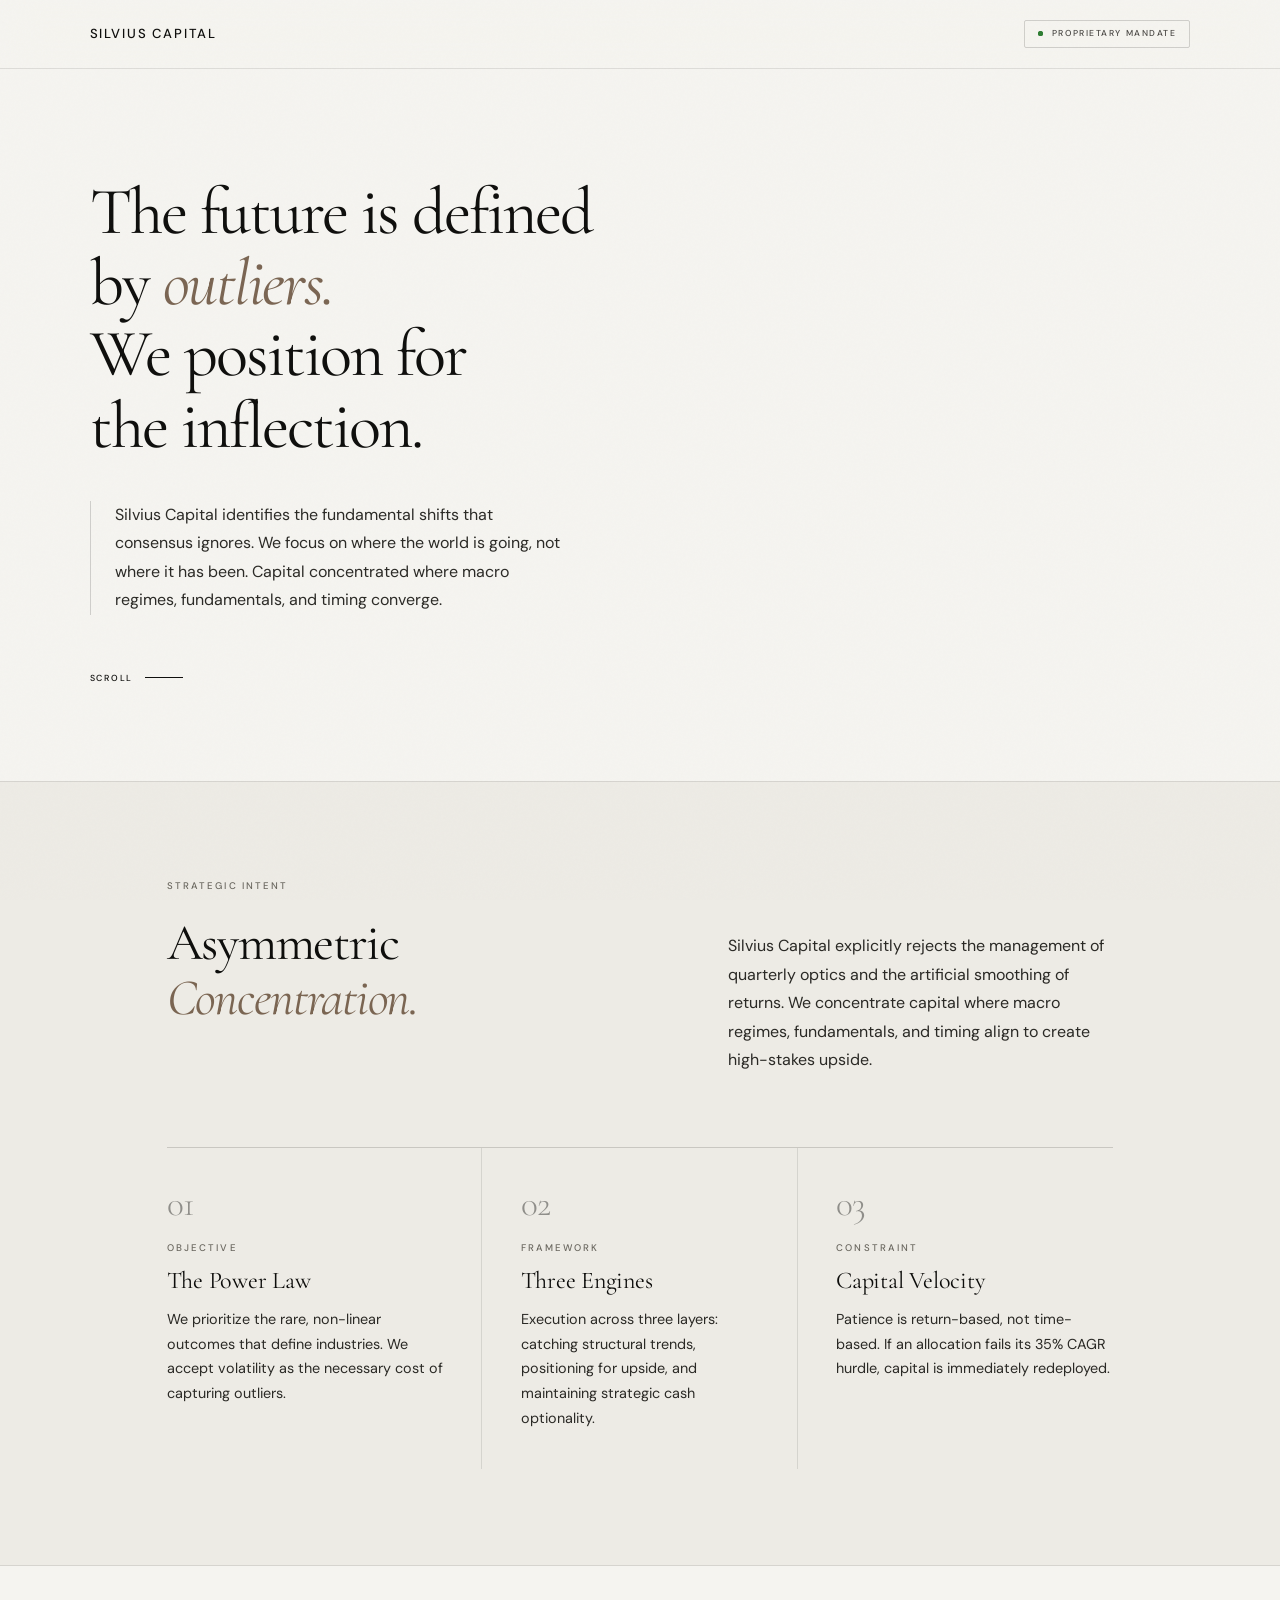
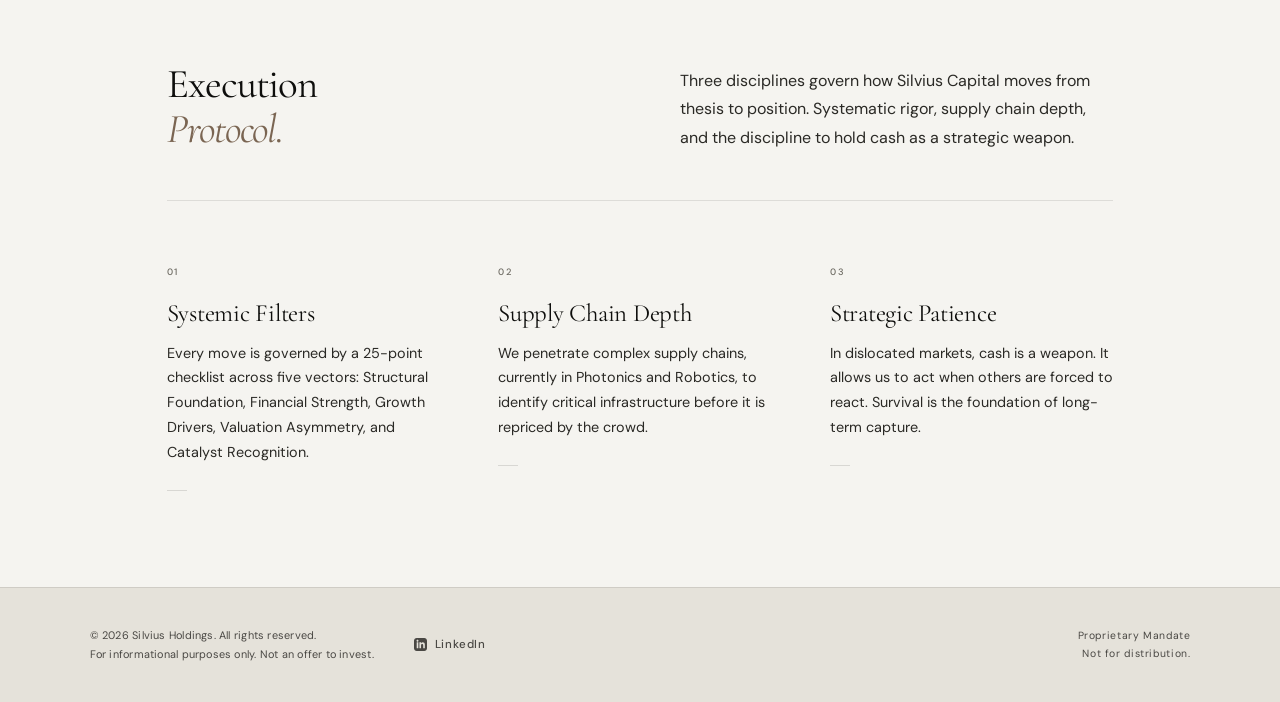
==== index.html @ 987192e5 "Update index.html" ====
<!DOCTYPE html>
<html lang="en">
<head>
    <meta charset="UTF-8">
    <meta name="viewport" content="width=device-width, initial-scale=1.0">

    <link rel="icon" href="data:image/svg+xml,<svg xmlns=%22http://www.w3.org/2000/svg%22 viewBox=%220 0 100 100%22><text y=%22.9em%22 font-size=%2264%22 font-family=%22Georgia,serif%22 fill=%22%230E0E0C%22>SC</text></svg>">

    <meta property="og:title" content="Silvius Capital | Proprietary Mandate">
    <meta property="og:description" content="Identifying fundamental shifts that consensus ignores.">
    <meta property="og:type" content="website">
    <meta name="theme-color" content="#F5F4F0">

    <title>Silvius Capital | Investment Mandate</title>

    <link rel="preconnect" href="https://fonts.googleapis.com">
    <link rel="preconnect" href="https://fonts.gstatic.com" crossorigin>
    <link href="https://fonts.googleapis.com/css2?family=Cormorant+Garamond:ital,wght@0,300;0,400;0,500;1,300;1,400&family=DM+Sans:opsz,wght@9..40,300;9..40,400;9..40,500&display=swap" rel="stylesheet">

    <style>
        :root {
            --bg:       #F5F4F0;
            --bg-tint:  #EDEBE5;
            --bg-shade: #E5E2DA;
            --main:     #0E0E0C;
            --body:     #2A2925;  /* all body text — near-black, always readable */
            --sub:      #4A4844;  /* secondary labels, captions */
            --muted:    #6B6860;  /* eyebrows, indices only */
            --active:   #2E7D32;
            --italic:   #7A6552;  /* warm tobacco — for all italic emphasis */
            --border:   rgba(14,14,12,0.1);
            --border-m: rgba(14,14,12,0.16);
            --max-w:    1280px;
        }

        *, *::before, *::after { margin: 0; padding: 0; box-sizing: border-box; }
        html { scroll-behavior: smooth; }

        body {
            font-family: 'DM Sans', sans-serif;
            background: var(--bg);
            color: var(--main);
            line-height: 1.6;
            -webkit-font-smoothing: antialiased;
            overflow-x: hidden;
        }

        body::before {
            content: "";
            position: fixed;
            inset: 0;
            background-image: url("data:image/svg+xml,%3Csvg viewBox='0 0 512 512' xmlns='http://www.w3.org/2000/svg'%3E%3Cfilter id='n'%3E%3CfeTurbulence type='fractalNoise' baseFrequency='0.72' numOctaves='4' stitchTiles='stitch'/%3E%3C/filter%3E%3Crect width='100%25' height='100%25' filter='url(%23n)' opacity='0.02'/%3E%3C/svg%3E");
            pointer-events: none;
            z-index: 9999;
        }

        .wrap {
            max-width: var(--max-w);
            margin: 0 auto;
            padding: 0 7%;
        }

        .eyebrow {
            font-size: 0.6rem;
            font-weight: 500;
            text-transform: uppercase;
            letter-spacing: 0.22em;
            color: var(--muted);
            display: block;
        }

        /* ── Nav ──────────────────────────────────────────────────── */
        nav {
            position: fixed;
            top: 0; left: 0; right: 0;
            z-index: 100;
            padding: 1.25rem 7%;
            display: flex;
            justify-content: space-between;
            align-items: center;
            background: rgba(245,244,240,0.94);
            backdrop-filter: blur(20px) saturate(1.2);
            -webkit-backdrop-filter: blur(20px) saturate(1.2);
            border-bottom: 1px solid var(--border);
            transition: padding 0.3s ease;
        }

        nav.scrolled { padding: 0.8rem 7%; }

        .logo {
            font-family: 'DM Sans', sans-serif;
            font-size: 0.82rem;
            font-weight: 500;
            letter-spacing: 0.14em;
            text-transform: uppercase;
            color: var(--main);
            user-select: none;
        }

        .status-pill {
            display: flex;
            align-items: center;
            gap: 9px;
            font-size: 0.54rem;
            font-weight: 500;
            text-transform: uppercase;
            letter-spacing: 0.18em;
            color: var(--sub);
            padding: 6px 13px;
            border: 1px solid var(--border-m);
            border-radius: 2px;
        }

        .status-dot {
            width: 5px; height: 5px;
            background: var(--active);
            border-radius: 50%;
            position: relative;
            flex-shrink: 0;
        }

        .status-dot::after {
            content: '';
            position: absolute;
            inset: 0;
            background: var(--active);
            border-radius: 50%;
            animation: pulse 2.4s ease-out infinite;
        }

        @keyframes pulse {
            0%   { transform: scale(1);   opacity: 0.5; }
            100% { transform: scale(2.8); opacity: 0; }
        }

        /* ── Hero ─────────────────────────────────────────────────── */
        .hero {
            padding-top: 11rem;
            padding-bottom: 6rem;
        }

        .hero h1 {
            font-family: 'Cormorant Garamond', serif;
            font-size: clamp(3.2rem, 5.2vw, 5.2rem);
            font-weight: 400;
            letter-spacing: -0.03em;
            line-height: 1.07;
            color: var(--main);
            max-width: 900px;
            margin-bottom: 2.5rem;
        }

        .hero h1 em {
            font-style: italic;
            color: var(--italic);
        }

        .hero-sub {
            max-width: 480px;
            padding-left: 1.5rem;
            border-left: 1.5px solid var(--border-m);
        }

        .hero-sub p {
            font-size: 1rem;
            color: var(--body);
            line-height: 1.78;
            font-weight: 400;
        }

        .scroll-cue {
            display: flex;
            align-items: center;
            gap: 12px;
            margin-top: 3.5rem;
            opacity: 0.45;
        }

        .scroll-cue span {
            font-size: 0.55rem;
            text-transform: uppercase;
            letter-spacing: 0.2em;
            font-weight: 500;
            color: var(--main);
            flex-shrink: 0;
        }

        .scroll-line {
            width: 38px;
            height: 1px;
            background: var(--main);
            transform-origin: left;
            animation: lengthen 2.4s ease-in-out infinite;
        }

        @keyframes lengthen {
            0%, 100% { transform: scaleX(1); }
            50%       { transform: scaleX(1.7); }
        }

        hr.rule { border: none; border-top: 1px solid var(--border); }

        /* ── Mandate ──────────────────────────────────────────────── */
        .mandate {
            background: var(--bg-tint);
            border-top: 1px solid var(--border);
            border-bottom: 1px solid var(--border);
            padding: 6rem 7%;
        }

        .mandate-header {
            display: grid;
            grid-template-columns: 5fr 4fr;
            gap: 5rem;
            align-items: start;
            margin-bottom: 4.5rem;
        }

        .mandate-header .eyebrow { margin-bottom: 1.4rem; }

        .mandate-header h2 {
            font-family: 'Cormorant Garamond', serif;
            font-size: clamp(2.6rem, 4vw, 4rem);
            font-weight: 400;
            letter-spacing: -0.025em;
            line-height: 1.08;
            color: var(--main);
        }

        .mandate-header h2 em {
            font-style: italic;
            color: var(--italic);
        }

        .mandate-header p {
            font-size: 1rem;
            color: var(--body);
            line-height: 1.78;
            font-weight: 400;
            padding-top: 3.4rem;
        }

        .engine-row {
            display: grid;
            grid-template-columns: repeat(3, 1fr);
            border-top: 1px solid var(--border-m);
        }

        .engine-cell {
            padding: 2.4rem 2.4rem 2.4rem 0;
            border-right: 1px solid var(--border);
        }

        .engine-cell:last-child  { border-right: none; padding-right: 0; }
        .engine-cell:not(:first-child) { padding-left: 2.4rem; }

        .engine-num {
            font-family: 'Cormorant Garamond', serif;
            font-size: 2.2rem;
            font-weight: 300;
            color: rgba(14,14,12,0.42);
            line-height: 1;
            display: block;
            margin-bottom: 1.2rem;
            letter-spacing: -0.02em;
        }

        .engine-cell .eyebrow { margin-bottom: 0.7rem; }

        .engine-cell h3 {
            font-family: 'Cormorant Garamond', serif;
            font-size: 1.5rem;
            font-weight: 400;
            color: var(--main);
            margin-bottom: 0.7rem;
            letter-spacing: -0.01em;
            line-height: 1.2;
        }

        .engine-cell p {
            font-size: 0.9rem;
            color: var(--body);
            line-height: 1.72;
            font-weight: 400;
        }

        /* ── Protocol ─────────────────────────────────────────────── */
        .protocol {
            background: var(--bg);
            padding: 6rem 7%;
        }

        .protocol-top {
            display: grid;
            grid-template-columns: 1fr 1fr;
            gap: 5rem;
            align-items: end;
            padding-bottom: 3rem;
            border-bottom: 1px solid var(--border);
            margin-bottom: 4rem;
        }

        .protocol-top h2 {
            font-family: 'Cormorant Garamond', serif;
            font-size: clamp(2rem, 3.2vw, 3.2rem);
            font-weight: 400;
            letter-spacing: -0.025em;
            line-height: 1.1;
            color: var(--main);
        }

        .protocol-top h2 em {
            font-style: italic;
            color: var(--italic);
        }

        .protocol-top p {
            font-size: 1rem;
            color: var(--body);
            line-height: 1.78;
            font-weight: 400;
        }

        .pillars {
            display: grid;
            grid-template-columns: repeat(3, 1fr);
            gap: 3rem;
        }

        .pillar-idx {
            font-size: 0.58rem;
            font-weight: 500;
            letter-spacing: 0.2em;
            text-transform: uppercase;
            color: var(--muted);
            display: block;
            margin-bottom: 1.2rem;
        }

        .pillar h3 {
            font-family: 'Cormorant Garamond', serif;
            font-size: 1.55rem;
            font-weight: 400;
            color: var(--main);
            letter-spacing: -0.01em;
            line-height: 1.15;
            margin-bottom: 0.8rem;
        }

        .pillar p {
            font-size: 0.9rem;
            color: var(--body);
            line-height: 1.72;
            font-weight: 400;
        }

        .pillar-rule {
            width: 20px;
            height: 1px;
            background: var(--main);
            opacity: 0.12;
            margin-top: 1.6rem;
            transition: width 0.45s ease, opacity 0.45s ease;
        }

        .pillar:hover .pillar-rule { width: 44px; opacity: 0.22; }

        /* ── Footer ───────────────────────────────────────────────── */
        footer {
            background: var(--bg-shade);
            border-top: 1px solid var(--border);
            padding: 2.4rem 7%;
            display: flex;
            justify-content: space-between;
            align-items: center;
            gap: 2rem;
        }

        .footer-left {
            display: flex;
            align-items: center;
            gap: 2.5rem;
        }

        footer p {
            font-size: 0.68rem;
            color: var(--sub);
            line-height: 1.7;
            letter-spacing: 0.02em;
        }

        .footer-linkedin {
            display: inline-flex;
            align-items: center;
            gap: 8px;
            text-decoration: none;
            color: var(--sub);
            font-size: 0.72rem;
            font-weight: 500;
            letter-spacing: 0.05em;
            transition: color 0.2s ease;
            white-space: nowrap;
        }

        .footer-linkedin:hover { color: var(--main); }
        .footer-linkedin:hover svg { fill: var(--main); }

        .footer-linkedin svg {
            width: 13px; height: 13px;
            fill: var(--sub);
            transition: fill 0.2s ease;
        }

        .footer-right {
            font-size: 0.65rem;
            color: var(--sub);
            letter-spacing: 0.06em;
            text-align: right;
            line-height: 1.7;
        }

        /* ── Reveal ───────────────────────────────────────────────── */
        .reveal {
            opacity: 0;
            transform: translateY(16px);
            filter: blur(3px);
            transition:
                opacity   0.85s cubic-bezier(0.16,1,0.3,1),
                transform 0.85s cubic-bezier(0.16,1,0.3,1),
                filter    0.85s cubic-bezier(0.16,1,0.3,1);
        }

        .reveal.visible { opacity: 1; transform: translateY(0); filter: blur(0); }
        .d1 { transition-delay: 0.1s; }
        .d2 { transition-delay: 0.2s; }
        .d3 { transition-delay: 0.3s; }

        /* ── Responsive ───────────────────────────────────────────── */
        @media (max-width: 900px) {
            .mandate-header   { grid-template-columns: 1fr; gap: 1.8rem; }
            .mandate-header p { padding-top: 0; }
            .engine-row       { grid-template-columns: 1fr; border-top: none; }
            .engine-cell      { border-right: none; border-top: 1px solid var(--border); padding-left: 0; padding-right: 0; }
            .engine-cell:not(:first-child) { padding-left: 0; }
            .protocol-top     { grid-template-columns: 1fr; gap: 1.8rem; }
            .pillars          { grid-template-columns: 1fr; gap: 2.5rem; }
            footer            { flex-direction: column; align-items: flex-start; }
            .footer-right     { text-align: left; }
        }

        @media (max-width: 560px) {
            nav { padding: 1rem 5%; }
            .hero, .mandate, .protocol, footer { padding-left: 5%; padding-right: 5%; }
            .hero { padding-top: 9rem; padding-bottom: 4.5rem; }
        }

        @media print {
            nav, .scroll-cue { display: none; }
            body::before { display: none; }
            .mandate { background: #efefef; }
        }
    </style>
</head>
<body>

    <nav id="nav">
        <div class="logo">Silvius Capital</div>
        <div class="status-pill">
            <div class="status-dot"></div>
            Proprietary Mandate
        </div>
    </nav>

    <section class="hero wrap">
        <h1 class="reveal">
            The future is defined<br>
            by <em>outliers.</em><br>
            We position for<br>the inflection.
        </h1>

        <div class="hero-sub reveal d1">
            <p>Silvius Capital identifies the fundamental shifts that consensus ignores. We focus on where the world is going, not where it has been. Capital concentrated where macro regimes, fundamentals, and timing converge.</p>
        </div>

        <div class="scroll-cue reveal d2">
            <span>Scroll</span>
            <div class="scroll-line"></div>
        </div>
    </section>

    <div class="mandate">
        <div class="wrap">
            <div class="mandate-header">
                <div>
                    <span class="eyebrow reveal">Strategic Intent</span>
                    <h2 class="reveal d1">Asymmetric<br><em>Concentration.</em></h2>
                </div>
                <p class="reveal d2">Silvius Capital explicitly rejects the management of quarterly optics and the artificial smoothing of returns. We concentrate capital where macro regimes, fundamentals, and timing align to create high-stakes upside.</p>
            </div>

            <div class="engine-row">
                <div class="engine-cell reveal d1">
                    <span class="engine-num">01</span>
                    <span class="eyebrow">Objective</span>
                    <h3>The Power Law</h3>
                    <p>We prioritize the rare, non-linear outcomes that define industries. We accept volatility as the necessary cost of capturing outliers.</p>
                </div>
                <div class="engine-cell reveal d2">
                    <span class="engine-num">02</span>
                    <span class="eyebrow">Framework</span>
                    <h3>Three Engines</h3>
                    <p>Execution across three layers: catching structural trends, positioning for upside, and maintaining strategic cash optionality.</p>
                </div>
                <div class="engine-cell reveal d3">
                    <span class="engine-num">03</span>
                    <span class="eyebrow">Constraint</span>
                    <h3>Capital Velocity</h3>
                    <p>Patience is return-based, not time-based. If an allocation fails its 35% CAGR hurdle, capital is immediately redeployed.</p>
                </div>
            </div>
        </div>
    </div>

    <div class="protocol">
        <div class="wrap">
            <div class="protocol-top reveal">
                <h2>Execution<br><em>Protocol.</em></h2>
                <p>Three disciplines govern how Silvius Capital moves from thesis to position. Systematic rigor, supply chain depth, and the discipline to hold cash as a strategic weapon.</p>
            </div>

            <div class="pillars">
                <div class="pillar reveal d1">
                    <span class="pillar-idx">01</span>
                    <h3>Systemic Filters</h3>
                    <p>Every move is governed by a 25-point checklist across five vectors: Structural Foundation, Financial Strength, Growth Drivers, Valuation Asymmetry, and Catalyst Recognition.</p>
                    <div class="pillar-rule"></div>
                </div>
                <div class="pillar reveal d2">
                    <span class="pillar-idx">02</span>
                    <h3>Supply Chain Depth</h3>
                    <p>We penetrate complex supply chains, currently in Photonics and Robotics, to identify critical infrastructure before it is repriced by the crowd.</p>
                    <div class="pillar-rule"></div>
                </div>
                <div class="pillar reveal d3">
                    <span class="pillar-idx">03</span>
                    <h3>Strategic Patience</h3>
                    <p>In dislocated markets, cash is a weapon. It allows us to act when others are forced to react. Survival is the foundation of long-term capture.</p>
                    <div class="pillar-rule"></div>
                </div>
            </div>
        </div>
    </div>

    <footer>
        <div class="footer-left">
            <p>
                &copy; <span id="year"></span> Silvius Holdings. All rights reserved.<br>
                For informational purposes only. Not an offer to invest.
            </p>
            <a href="https://www.linkedin.com/company/silvius-capital/" target="_blank" rel="noopener noreferrer" class="footer-linkedin" aria-label="Silvius Capital on LinkedIn">
                <svg viewBox="0 0 24 24" xmlns="http://www.w3.org/2000/svg">
                    <path d="M19 0h-14c-2.761 0-5 2.239-5 5v14c0 2.761 2.239 5 5 5h14c2.762 0 5-2.239 5-5v-14c0-2.761-2.238-5-5-5zm-11 19h-3v-11h3v11zm-1.5-12.268c-.966 0-1.75-.79-1.75-1.764s.784-1.764 1.75-1.764 1.75.79 1.75 1.764-.783 1.764-1.75 1.764zm13.5 12.268h-3v-5.604c0-3.368-4-3.113-4 0v5.604h-3v-11h3v1.765c1.396-2.586 7-2.777 7 2.476v6.759z"/>
                </svg>
                LinkedIn
            </a>
        </div>
        <div class="footer-right">
            Proprietary Mandate<br>Not for distribution.
        </div>
    </footer>

    <script>
        document.getElementById('year').textContent = new Date().getFullYear();

        const nav = document.getElementById('nav');
        window.addEventListener('scroll', () => {
            nav.classList.toggle('scrolled', window.scrollY > 60);
        }, { passive: true });

        const observer = new IntersectionObserver((entries) => {
            entries.forEach(e => {
                if (e.isIntersecting) {
                    e.target.classList.add('visible');
                    observer.unobserve(e.target);
                }
            });
        }, { threshold: 0.06, rootMargin: '0px 0px -40px 0px' });

        document.querySelectorAll('.reveal').forEach(el => observer.observe(el));
    </script>

</body>
</html>
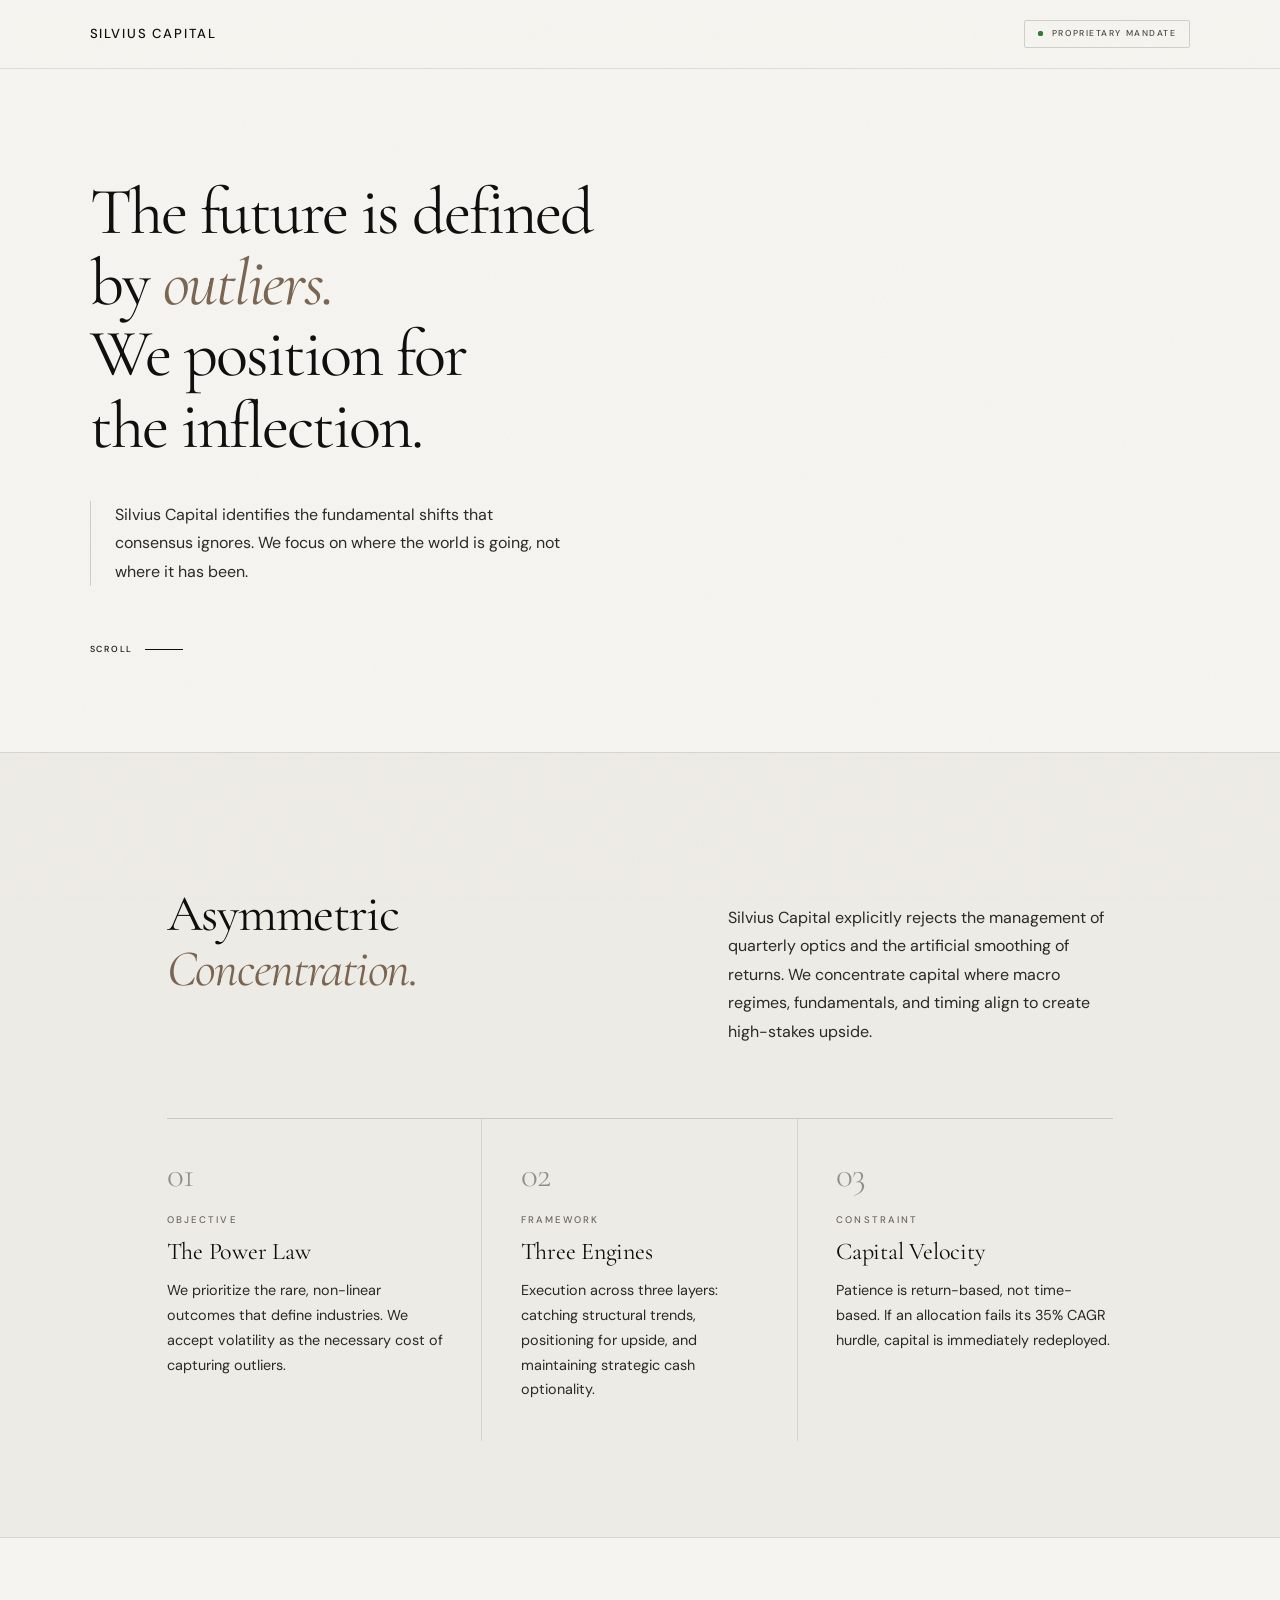
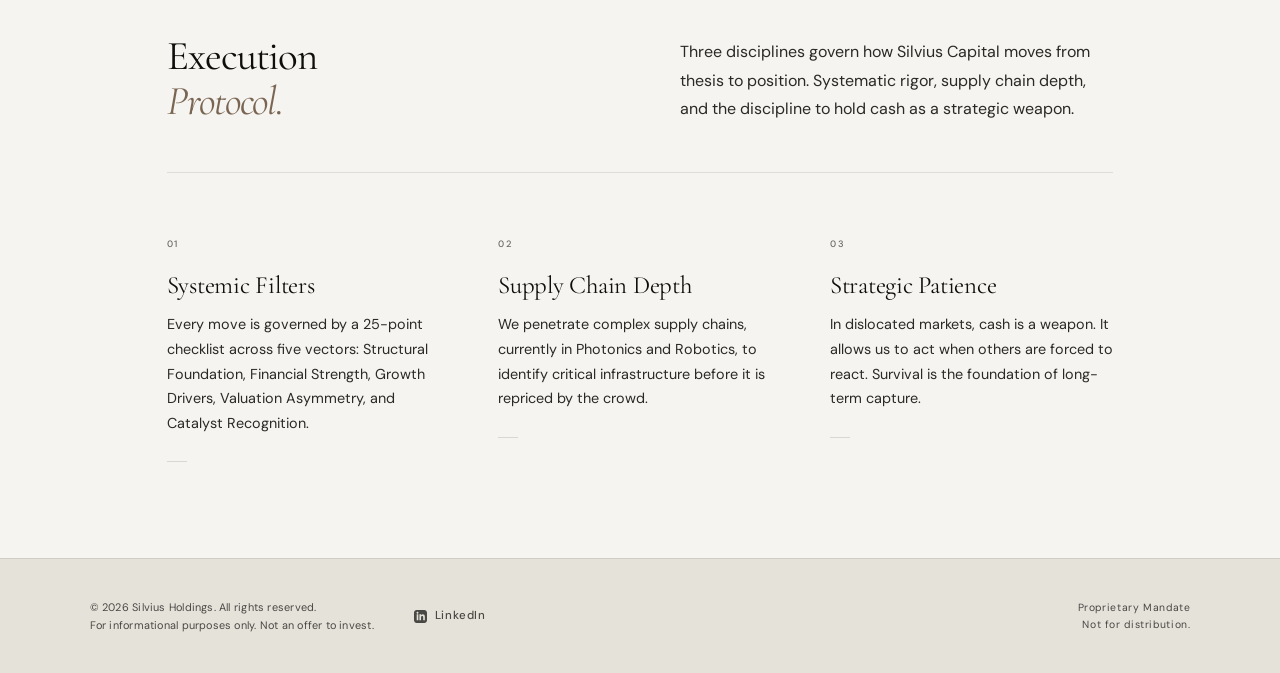
==== commit 5e3949b2: "Update index.html" ====
--- a/index.html
+++ b/index.html
@@ -479,7 +479,7 @@
         </h1>
 
         <div class="hero-sub reveal d1">
-            <p>Silvius Capital identifies the fundamental shifts that consensus ignores. We focus on where the world is going, not where it has been. Capital concentrated where macro regimes, fundamentals, and timing converge.</p>
+            <p>Silvius Capital identifies the fundamental shifts that consensus ignores. We focus on where the world is going, not where it has been.</p>
         </div>
 
         <div class="scroll-cue reveal d2">
@@ -591,3 +591,4 @@
 
 </body>
 </html>
+
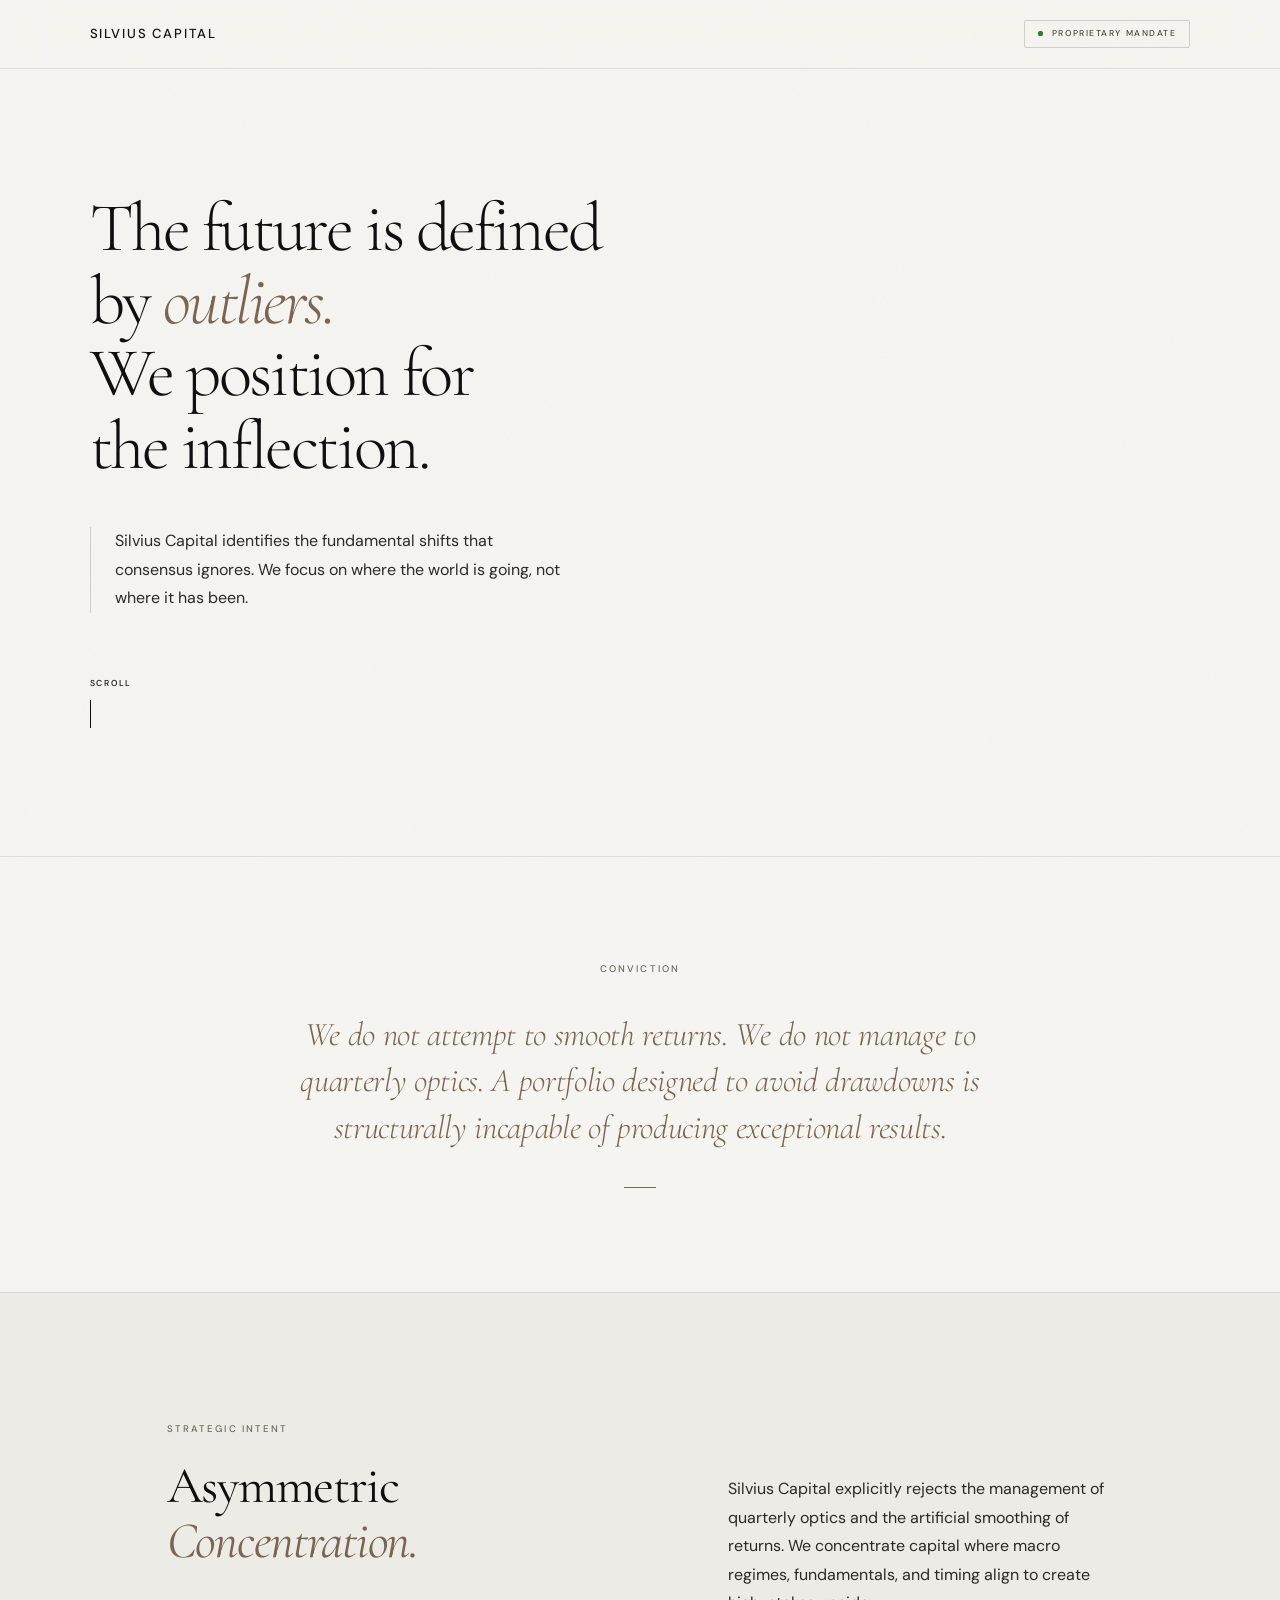
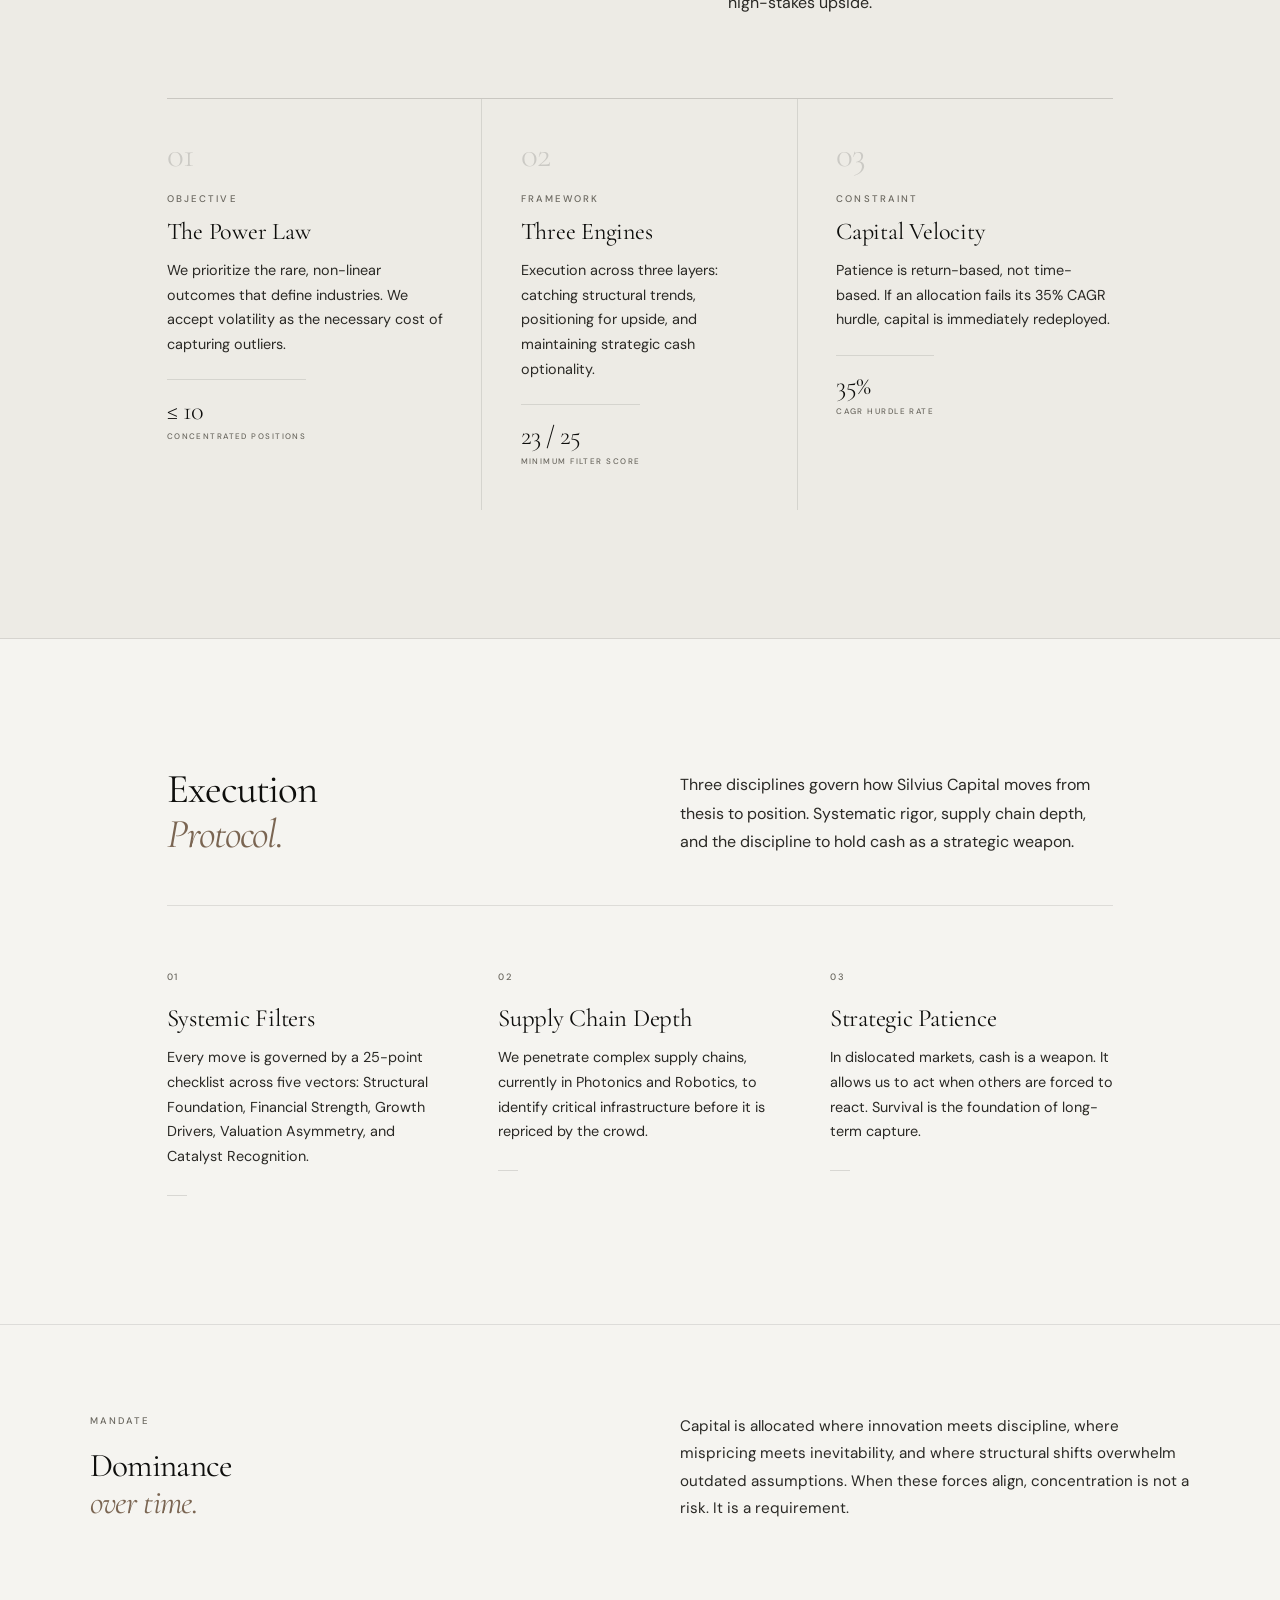
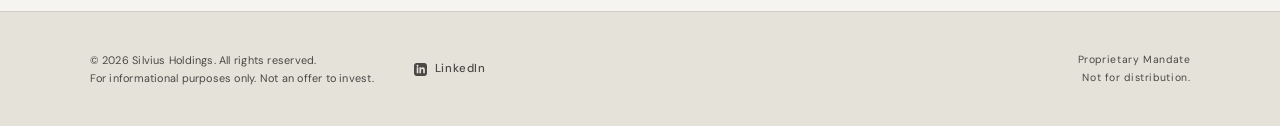
==== commit 7c5a0b99: "Update index.html" ====
--- a/index.html
+++ b/index.html
@@ -19,18 +19,19 @@
 
     <style>
         :root {
-            --bg:       #F5F4F0;
-            --bg-tint:  #EDEBE5;
-            --bg-shade: #E5E2DA;
-            --main:     #0E0E0C;
-            --body:     #2A2925;  /* all body text — near-black, always readable */
-            --sub:      #4A4844;  /* secondary labels, captions */
-            --muted:    #6B6860;  /* eyebrows, indices only */
-            --active:   #2E7D32;
-            --italic:   #7A6552;  /* warm tobacco — for all italic emphasis */
-            --border:   rgba(14,14,12,0.1);
-            --border-m: rgba(14,14,12,0.16);
-            --max-w:    1280px;
+            --bg:        #F5F4F0;
+            --bg-tint:   #EDEBE5;
+            --bg-shade:  #E5E2DA;
+            --bg-cream:  #F0EBDF;
+            --main:      #0E0E0C;
+            --body:      #2A2925;
+            --sub:       #4A4844;
+            --muted:     #6B6860;
+            --active:    #2E7D32;
+            --italic:    #7A6552;
+            --border:    rgba(14,14,12,0.1);
+            --border-m:  rgba(14,14,12,0.16);
+            --max-w:     1280px;
         }
 
         *, *::before, *::after { margin: 0; padding: 0; box-sizing: border-box; }
@@ -69,7 +70,7 @@
             display: block;
         }
 
-        /* ── Nav ──────────────────────────────────────────────────── */
+        /* -- Nav -------------------------------------------------- */
         nav {
             position: fixed;
             top: 0; left: 0; right: 0;
@@ -133,21 +134,21 @@
             100% { transform: scale(2.8); opacity: 0; }
         }
 
-        /* ── Hero ─────────────────────────────────────────────────── */
+        /* -- Hero ------------------------------------------------- */
         .hero {
-            padding-top: 11rem;
-            padding-bottom: 6rem;
+            padding-top: 12rem;
+            padding-bottom: 8rem;
         }
 
         .hero h1 {
             font-family: 'Cormorant Garamond', serif;
-            font-size: clamp(3.2rem, 5.2vw, 5.2rem);
-            font-weight: 400;
-            letter-spacing: -0.03em;
-            line-height: 1.07;
-            color: var(--main);
-            max-width: 900px;
-            margin-bottom: 2.5rem;
+            font-size: clamp(3.2rem, 5.4vw, 5.6rem);
+            font-weight: 300;
+            letter-spacing: -0.035em;
+            line-height: 1.05;
+            color: var(--main);
+            max-width: 920px;
+            margin-bottom: 2.8rem;
         }
 
         .hero h1 em {
@@ -170,42 +171,79 @@
 
         .scroll-cue {
             display: flex;
-            align-items: center;
-            gap: 12px;
-            margin-top: 3.5rem;
-            opacity: 0.45;
+            flex-direction: column;
+            align-items: flex-start;
+            gap: 10px;
+            margin-top: 4rem;
+            opacity: 0.35;
         }
 
         .scroll-cue span {
-            font-size: 0.55rem;
+            font-size: 0.54rem;
             text-transform: uppercase;
             letter-spacing: 0.2em;
             font-weight: 500;
             color: var(--main);
-            flex-shrink: 0;
         }
 
         .scroll-line {
-            width: 38px;
+            width: 1px;
+            height: 28px;
+            background: var(--main);
+            transform-origin: top;
+            animation: drawdown 2.4s ease-in-out infinite;
+        }
+
+        @keyframes drawdown {
+            0%, 100% { transform: scaleY(1); opacity: 0.4; }
+            50%       { transform: scaleY(1.8); opacity: 0.9; }
+        }
+
+        /* -- Belief ----------------------------------------------- */
+        .belief {
+            background: var(--bg);
+            padding: 6.5rem 7%;
+            border-top: 1px solid var(--border);
+            border-bottom: 1px solid var(--border);
+        }
+
+        .belief-inner {
+            max-width: var(--max-w);
+            margin: 0 auto;
+            display: flex;
+            flex-direction: column;
+            align-items: center;
+            text-align: center;
+        }
+
+        .belief .eyebrow {
+            margin-bottom: 2.2rem;
+        }
+
+        .belief blockquote {
+            font-family: 'Cormorant Garamond', serif;
+            font-size: clamp(1.65rem, 2.6vw, 2.5rem);
+            font-weight: 300;
+            font-style: italic;
+            color: var(--italic);
+            line-height: 1.4;
+            max-width: 780px;
+            letter-spacing: -0.01em;
+        }
+
+        .belief-dash {
+            width: 32px;
             height: 1px;
-            background: var(--main);
-            transform-origin: left;
-            animation: lengthen 2.4s ease-in-out infinite;
-        }
-
-        @keyframes lengthen {
-            0%, 100% { transform: scaleX(1); }
-            50%       { transform: scaleX(1.7); }
-        }
-
-        hr.rule { border: none; border-top: 1px solid var(--border); }
-
-        /* ── Mandate ──────────────────────────────────────────────── */
+            background: var(--italic);
+            opacity: 0.25;
+            margin-top: 2.2rem;
+        }
+
+        /* -- Mandate ---------------------------------------------- */
         .mandate {
             background: var(--bg-tint);
-            border-top: 1px solid var(--border);
             border-bottom: 1px solid var(--border);
-            padding: 6rem 7%;
+            padding: 8rem 7%;
         }
 
         .mandate-header {
@@ -213,7 +251,7 @@
             grid-template-columns: 5fr 4fr;
             gap: 5rem;
             align-items: start;
-            margin-bottom: 4.5rem;
+            margin-bottom: 5rem;
         }
 
         .mandate-header .eyebrow { margin-bottom: 1.4rem; }
@@ -258,7 +296,7 @@
             font-family: 'Cormorant Garamond', serif;
             font-size: 2.2rem;
             font-weight: 300;
-            color: rgba(14,14,12,0.42);
+            color: rgba(14,14,12,0.15);
             line-height: 1;
             display: block;
             margin-bottom: 1.2rem;
@@ -284,10 +322,36 @@
             font-weight: 400;
         }
 
-        /* ── Protocol ─────────────────────────────────────────────── */
+        .engine-stat {
+            display: inline-block;
+            margin-top: 1.4rem;
+            padding-top: 1.1rem;
+            border-top: 1px solid var(--border);
+        }
+
+        .engine-stat-num {
+            font-family: 'Cormorant Garamond', serif;
+            font-size: 1.65rem;
+            font-weight: 300;
+            color: var(--main);
+            letter-spacing: -0.02em;
+            line-height: 1;
+        }
+
+        .engine-stat-label {
+            font-size: 0.5rem;
+            font-weight: 500;
+            text-transform: uppercase;
+            letter-spacing: 0.18em;
+            color: var(--muted);
+            margin-top: 0.35rem;
+            display: block;
+        }
+
+        /* -- Protocol --------------------------------------------- */
         .protocol {
             background: var(--bg);
-            padding: 6rem 7%;
+            padding: 8rem 7%;
         }
 
         .protocol-top {
@@ -360,12 +424,50 @@
             background: var(--main);
             opacity: 0.12;
             margin-top: 1.6rem;
-            transition: width 0.45s ease, opacity 0.45s ease;
+            transition: width 0.45s cubic-bezier(0.16,1,0.3,1), opacity 0.45s ease;
         }
 
         .pillar:hover .pillar-rule { width: 44px; opacity: 0.22; }
 
-        /* ── Footer ───────────────────────────────────────────────── */
+        /* -- Closing ---------------------------------------------- */
+        .closing {
+            padding: 5.5rem 7%;
+            border-top: 1px solid var(--border);
+        }
+
+        .closing-inner {
+            max-width: var(--max-w);
+            margin: 0 auto;
+            display: grid;
+            grid-template-columns: 1fr 1fr;
+            gap: 5rem;
+            align-items: start;
+        }
+
+        .closing-left .eyebrow { margin-bottom: 1.2rem; }
+
+        .closing-left h2 {
+            font-family: 'Cormorant Garamond', serif;
+            font-size: clamp(1.8rem, 2.6vw, 2.6rem);
+            font-weight: 400;
+            letter-spacing: -0.02em;
+            line-height: 1.12;
+            color: var(--main);
+        }
+
+        .closing-left h2 em {
+            font-style: italic;
+            color: var(--italic);
+        }
+
+        .closing-right p {
+            font-size: 0.95rem;
+            color: var(--body);
+            line-height: 1.82;
+            font-weight: 400;
+        }
+
+        /* -- Footer ----------------------------------------------- */
         footer {
             background: var(--bg-shade);
             border-top: 1px solid var(--border);
@@ -419,7 +521,7 @@
             line-height: 1.7;
         }
 
-        /* ── Reveal ───────────────────────────────────────────────── */
+        /* -- Reveal ----------------------------------------------- */
         .reveal {
             opacity: 0;
             transform: translateY(16px);
@@ -435,7 +537,7 @@
         .d2 { transition-delay: 0.2s; }
         .d3 { transition-delay: 0.3s; }
 
-        /* ── Responsive ───────────────────────────────────────────── */
+        /* -- Responsive ------------------------------------------- */
         @media (max-width: 900px) {
             .mandate-header   { grid-template-columns: 1fr; gap: 1.8rem; }
             .mandate-header p { padding-top: 0; }
@@ -444,20 +546,24 @@
             .engine-cell:not(:first-child) { padding-left: 0; }
             .protocol-top     { grid-template-columns: 1fr; gap: 1.8rem; }
             .pillars          { grid-template-columns: 1fr; gap: 2.5rem; }
+            .closing-inner    { grid-template-columns: 1fr; gap: 2rem; }
             footer            { flex-direction: column; align-items: flex-start; }
             .footer-right     { text-align: left; }
         }
 
         @media (max-width: 560px) {
             nav { padding: 1rem 5%; }
-            .hero, .mandate, .protocol, footer { padding-left: 5%; padding-right: 5%; }
-            .hero { padding-top: 9rem; padding-bottom: 4.5rem; }
+            .hero, .mandate, .protocol, .belief, .closing, footer { padding-left: 5%; padding-right: 5%; }
+            .hero { padding-top: 9rem; padding-bottom: 5rem; }
+            .mandate, .protocol { padding-top: 5.5rem; padding-bottom: 5.5rem; }
+            .belief { padding-top: 4.5rem; padding-bottom: 4.5rem; }
         }
 
         @media print {
             nav, .scroll-cue { display: none; }
             body::before { display: none; }
             .mandate { background: #efefef; }
+            .belief { background: #f5f0e4; }
         }
     </style>
 </head>
@@ -471,6 +577,7 @@
         </div>
     </nav>
 
+    <!-- Hero -->
     <section class="hero wrap">
         <h1 class="reveal">
             The future is defined<br>
@@ -488,6 +595,18 @@
         </div>
     </section>
 
+    <!-- Belief -->
+    <section class="belief">
+        <div class="belief-inner">
+            <span class="eyebrow reveal">Conviction</span>
+            <blockquote class="reveal d1">
+                We do not attempt to smooth returns. We do not manage to quarterly optics. A portfolio designed to avoid drawdowns is structurally incapable of producing exceptional results.
+            </blockquote>
+            <div class="belief-dash reveal d2"></div>
+        </div>
+    </section>
+
+    <!-- Mandate -->
     <div class="mandate">
         <div class="wrap">
             <div class="mandate-header">
@@ -504,23 +623,36 @@
                     <span class="eyebrow">Objective</span>
                     <h3>The Power Law</h3>
                     <p>We prioritize the rare, non-linear outcomes that define industries. We accept volatility as the necessary cost of capturing outliers.</p>
+                    <div class="engine-stat">
+                        <div class="engine-stat-num">&le; 10</div>
+                        <span class="engine-stat-label">Concentrated Positions</span>
+                    </div>
                 </div>
                 <div class="engine-cell reveal d2">
                     <span class="engine-num">02</span>
                     <span class="eyebrow">Framework</span>
                     <h3>Three Engines</h3>
                     <p>Execution across three layers: catching structural trends, positioning for upside, and maintaining strategic cash optionality.</p>
+                    <div class="engine-stat">
+                        <div class="engine-stat-num">23 / 25</div>
+                        <span class="engine-stat-label">Minimum Filter Score</span>
+                    </div>
                 </div>
                 <div class="engine-cell reveal d3">
                     <span class="engine-num">03</span>
                     <span class="eyebrow">Constraint</span>
                     <h3>Capital Velocity</h3>
                     <p>Patience is return-based, not time-based. If an allocation fails its 35% CAGR hurdle, capital is immediately redeployed.</p>
+                    <div class="engine-stat">
+                        <div class="engine-stat-num">35%</div>
+                        <span class="engine-stat-label">CAGR Hurdle Rate</span>
+                    </div>
                 </div>
             </div>
         </div>
     </div>
 
+    <!-- Protocol -->
     <div class="protocol">
         <div class="wrap">
             <div class="protocol-top reveal">
@@ -551,6 +683,20 @@
         </div>
     </div>
 
+    <!-- Closing -->
+    <section class="closing">
+        <div class="closing-inner">
+            <div class="closing-left">
+                <span class="eyebrow reveal">Mandate</span>
+                <h2 class="reveal d1">Dominance<br><em>over time.</em></h2>
+            </div>
+            <div class="closing-right">
+                <p class="reveal d2">Capital is allocated where innovation meets discipline, where mispricing meets inevitability, and where structural shifts overwhelm outdated assumptions. When these forces align, concentration is not a risk. It is a requirement.</p>
+            </div>
+        </div>
+    </section>
+
+    <!-- Footer -->
     <footer>
         <div class="footer-left">
             <p>
@@ -573,12 +719,12 @@
         document.getElementById('year').textContent = new Date().getFullYear();
 
         const nav = document.getElementById('nav');
-        window.addEventListener('scroll', () => {
+        window.addEventListener('scroll', function() {
             nav.classList.toggle('scrolled', window.scrollY > 60);
         }, { passive: true });
 
-        const observer = new IntersectionObserver((entries) => {
-            entries.forEach(e => {
+        var observer = new IntersectionObserver(function(entries) {
+            entries.forEach(function(e) {
                 if (e.isIntersecting) {
                     e.target.classList.add('visible');
                     observer.unobserve(e.target);
@@ -586,9 +732,30 @@
             });
         }, { threshold: 0.06, rootMargin: '0px 0px -40px 0px' });
 
-        document.querySelectorAll('.reveal').forEach(el => observer.observe(el));
+        document.querySelectorAll('.reveal').forEach(function(el) { observer.observe(el); });
+
+        var heroH1 = document.querySelector('.hero h1');
+        var heroSub = document.querySelector('.hero-sub');
+        var ticking = false;
+
+        window.addEventListener('scroll', function() {
+            if (!ticking) {
+                requestAnimationFrame(function() {
+                    var y = window.scrollY;
+                    if (y < 700) {
+                        var fade = Math.max(0, 1 - y / 550);
+                        var shift = y * 0.06;
+                        heroH1.style.transform = 'translateY(' + shift + 'px)';
+                        heroH1.style.opacity = fade;
+                        heroSub.style.transform = 'translateY(' + (shift * 0.4) + 'px)';
+                        heroSub.style.opacity = fade;
+                    }
+                    ticking = false;
+                });
+                ticking = true;
+            }
+        }, { passive: true });
     </script>
 
 </body>
 </html>
-
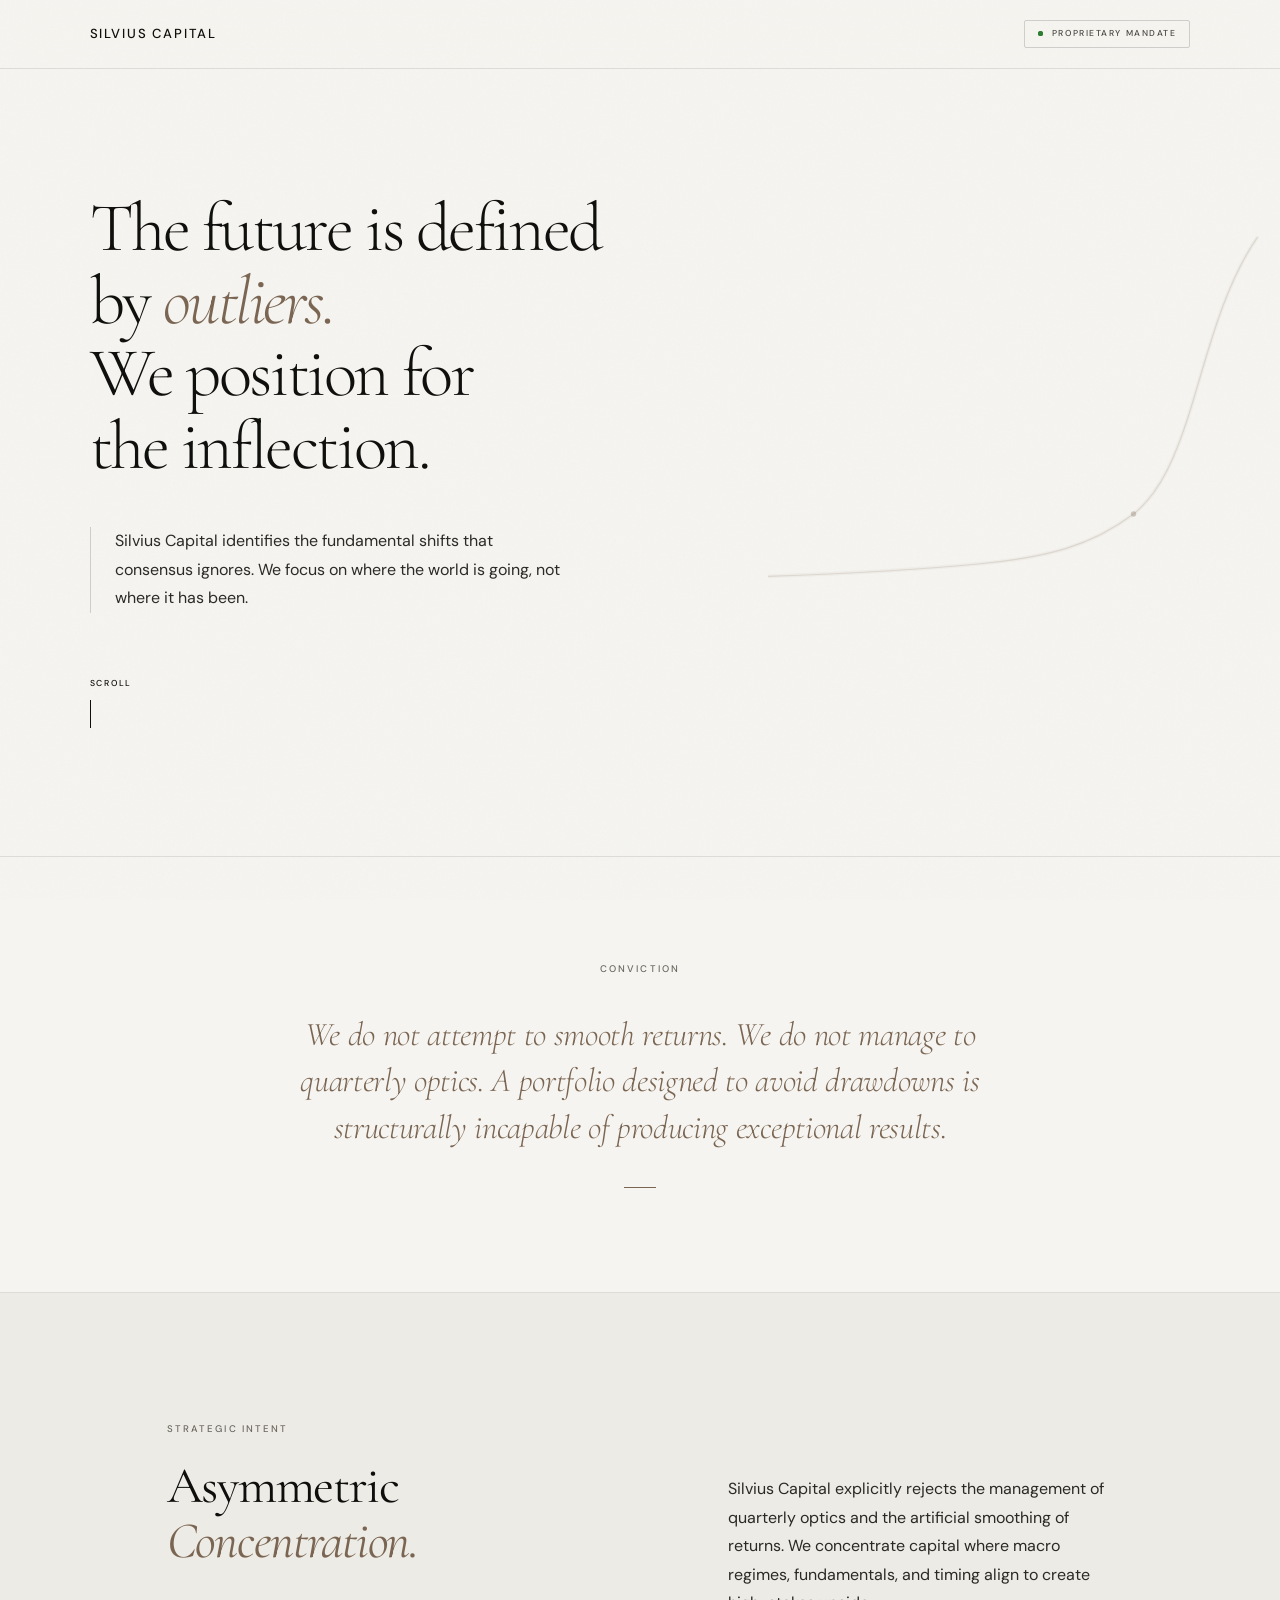
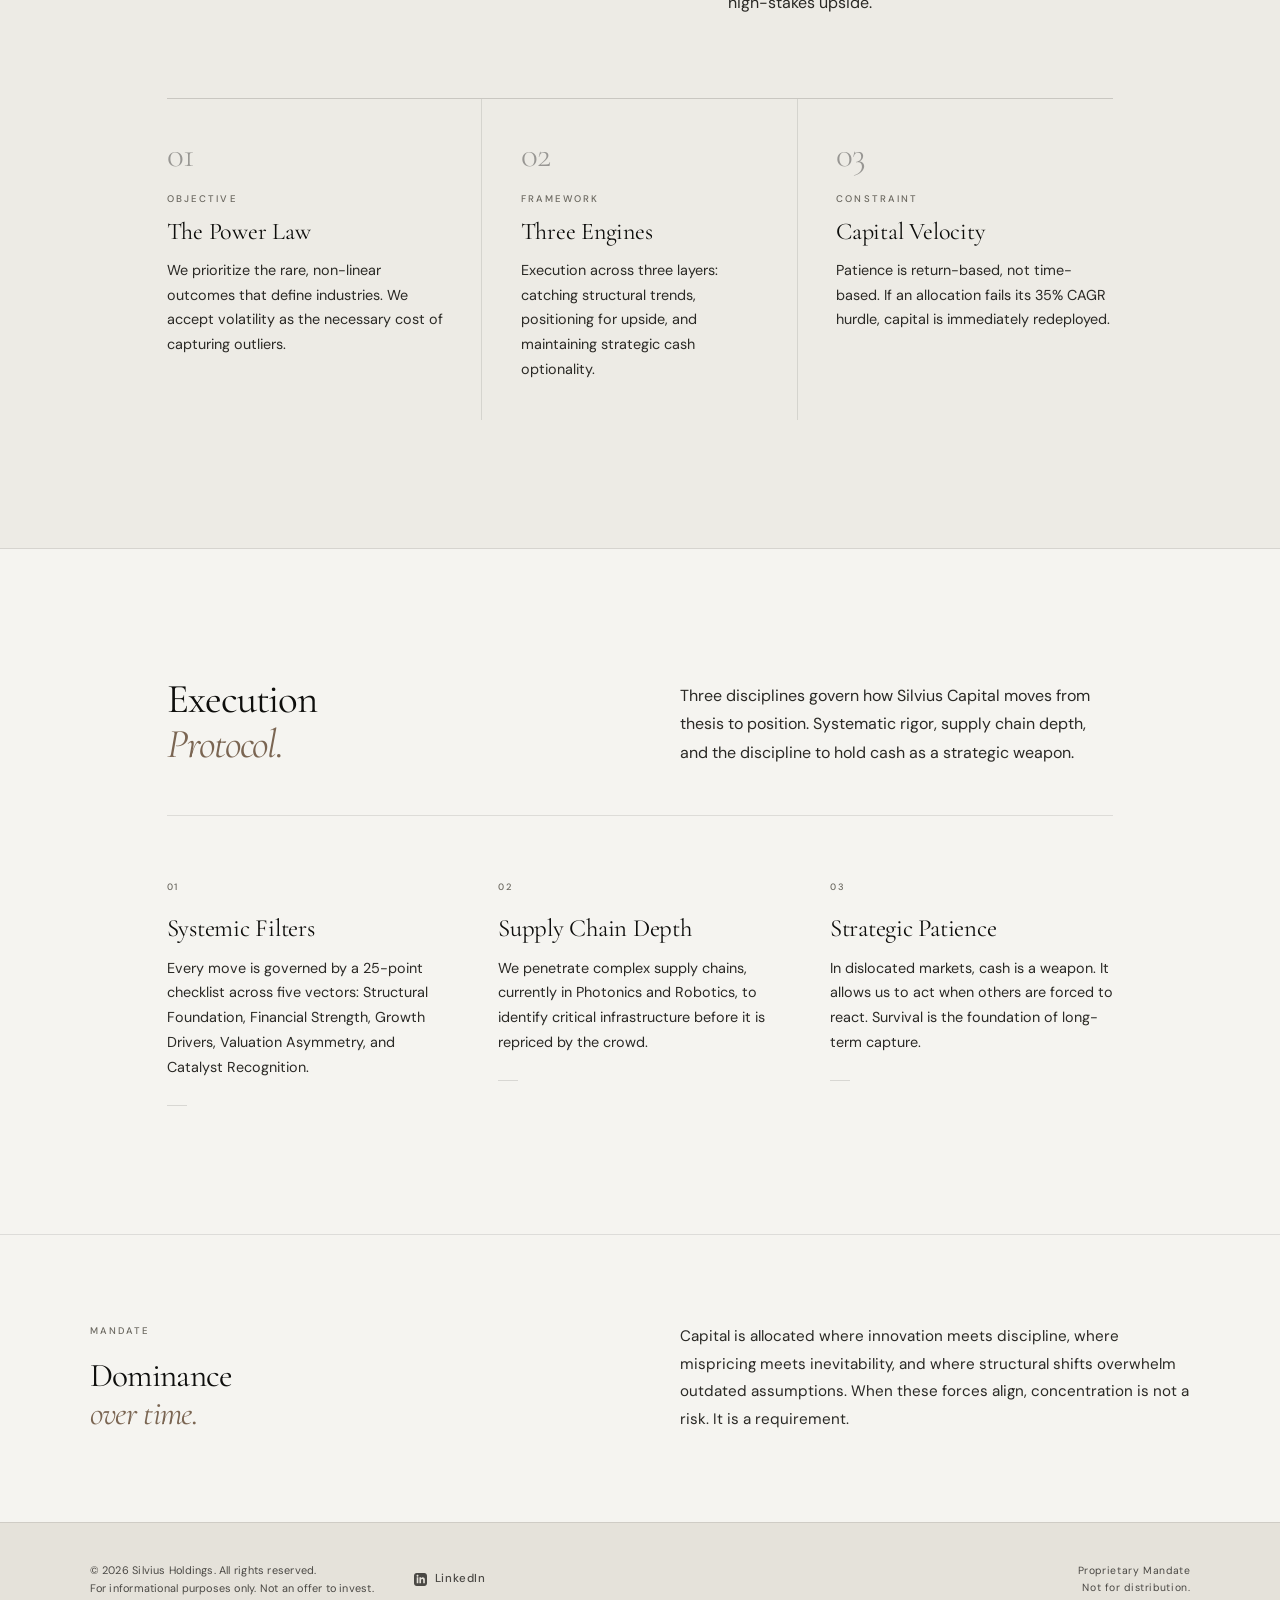
==== commit 0df933a6: "Update index.html" ====
--- a/index.html
+++ b/index.html
@@ -22,7 +22,6 @@
             --bg:        #F5F4F0;
             --bg-tint:   #EDEBE5;
             --bg-shade:  #E5E2DA;
-            --bg-cream:  #F0EBDF;
             --main:      #0E0E0C;
             --body:      #2A2925;
             --sub:       #4A4844;
@@ -199,6 +198,72 @@
             50%       { transform: scaleY(1.8); opacity: 0.9; }
         }
 
+        /* -- Inflection Curve ------------------------------------- */
+        .hero {
+            position: relative;
+            overflow: hidden;
+        }
+
+        .inflection-curve {
+            position: absolute;
+            right: -2%;
+            top: 50%;
+            transform: translateY(-48%);
+            width: 42%;
+            max-width: 560px;
+            height: auto;
+            z-index: 0;
+            opacity: 0;
+            animation: curveIn 1.8s cubic-bezier(0.16,1,0.3,1) 0.6s forwards;
+        }
+
+        @keyframes curveIn {
+            from { opacity: 0; transform: translateY(-48%) translateX(16px); }
+            to   { opacity: 1; transform: translateY(-48%) translateX(0); }
+        }
+
+        .curve-stroke {
+            fill: none;
+            stroke: var(--italic);
+            stroke-width: 1.1;
+            opacity: 0.16;
+            stroke-linecap: round;
+            stroke-dasharray: 800;
+            stroke-dashoffset: 800;
+            animation: drawStroke 2.8s cubic-bezier(0.25,0.1,0.25,1) 0.8s forwards;
+        }
+
+        .curve-glow {
+            fill: none;
+            stroke: var(--italic);
+            stroke-width: 3.5;
+            opacity: 0.05;
+            stroke-linecap: round;
+            stroke-dasharray: 800;
+            stroke-dashoffset: 800;
+            animation: drawStroke 2.8s cubic-bezier(0.25,0.1,0.25,1) 0.8s forwards;
+        }
+
+        @keyframes drawStroke {
+            to { stroke-dashoffset: 0; }
+        }
+
+        .inflection-dot {
+            fill: var(--italic);
+            opacity: 0;
+            animation: dotReveal 0.5s ease 2.6s forwards;
+        }
+
+        @keyframes dotReveal {
+            from { opacity: 0; }
+            to   { opacity: 0.3; }
+        }
+
+        .hero-content {
+            position: relative;
+            z-index: 1;
+        }
+
         /* -- Belief ----------------------------------------------- */
         .belief {
             background: var(--bg);
@@ -296,7 +361,7 @@
             font-family: 'Cormorant Garamond', serif;
             font-size: 2.2rem;
             font-weight: 300;
-            color: rgba(14,14,12,0.15);
+            color: rgba(14,14,12,0.38);
             line-height: 1;
             display: block;
             margin-bottom: 1.2rem;
@@ -320,32 +385,6 @@
             color: var(--body);
             line-height: 1.72;
             font-weight: 400;
-        }
-
-        .engine-stat {
-            display: inline-block;
-            margin-top: 1.4rem;
-            padding-top: 1.1rem;
-            border-top: 1px solid var(--border);
-        }
-
-        .engine-stat-num {
-            font-family: 'Cormorant Garamond', serif;
-            font-size: 1.65rem;
-            font-weight: 300;
-            color: var(--main);
-            letter-spacing: -0.02em;
-            line-height: 1;
-        }
-
-        .engine-stat-label {
-            font-size: 0.5rem;
-            font-weight: 500;
-            text-transform: uppercase;
-            letter-spacing: 0.18em;
-            color: var(--muted);
-            margin-top: 0.35rem;
-            display: block;
         }
 
         /* -- Protocol --------------------------------------------- */
@@ -539,6 +578,7 @@
 
         /* -- Responsive ------------------------------------------- */
         @media (max-width: 900px) {
+            .inflection-curve { display: none; }
             .mandate-header   { grid-template-columns: 1fr; gap: 1.8rem; }
             .mandate-header p { padding-top: 0; }
             .engine-row       { grid-template-columns: 1fr; border-top: none; }
@@ -563,7 +603,6 @@
             nav, .scroll-cue { display: none; }
             body::before { display: none; }
             .mandate { background: #efefef; }
-            .belief { background: #f5f0e4; }
         }
     </style>
 </head>
@@ -579,20 +618,28 @@
 
     <!-- Hero -->
     <section class="hero wrap">
-        <h1 class="reveal">
-            The future is defined<br>
-            by <em>outliers.</em><br>
-            We position for<br>the inflection.
-        </h1>
-
-        <div class="hero-sub reveal d1">
-            <p>Silvius Capital identifies the fundamental shifts that consensus ignores. We focus on where the world is going, not where it has been.</p>
+        <div class="hero-content">
+            <h1 class="reveal">
+                The future is defined<br>
+                by <em>outliers.</em><br>
+                We position for<br>the inflection.
+            </h1>
+
+            <div class="hero-sub reveal d1">
+                <p>Silvius Capital identifies the fundamental shifts that consensus ignores. We focus on where the world is going, not where it has been.</p>
+            </div>
+
+            <div class="scroll-cue reveal d2">
+                <span>Scroll</span>
+                <div class="scroll-line"></div>
+            </div>
         </div>
 
-        <div class="scroll-cue reveal d2">
-            <span>Scroll</span>
-            <div class="scroll-line"></div>
-        </div>
+        <svg class="inflection-curve" viewBox="0 0 500 400" preserveAspectRatio="xMidYMid meet" aria-hidden="true">
+            <path class="curve-glow" d="M 0,330 C 60,328 140,324 200,318 C 260,312 300,302 340,272 C 365,252 380,218 395,168 C 410,118 425,58 455,15" />
+            <path class="curve-stroke" d="M 0,330 C 60,328 140,324 200,318 C 260,312 300,302 340,272 C 365,252 380,218 395,168 C 410,118 425,58 455,15" />
+            <circle class="inflection-dot" cx="340" cy="272" r="2.5" />
+        </svg>
     </section>
 
     <!-- Belief -->
@@ -623,30 +670,18 @@
                     <span class="eyebrow">Objective</span>
                     <h3>The Power Law</h3>
                     <p>We prioritize the rare, non-linear outcomes that define industries. We accept volatility as the necessary cost of capturing outliers.</p>
-                    <div class="engine-stat">
-                        <div class="engine-stat-num">&le; 10</div>
-                        <span class="engine-stat-label">Concentrated Positions</span>
-                    </div>
                 </div>
                 <div class="engine-cell reveal d2">
                     <span class="engine-num">02</span>
                     <span class="eyebrow">Framework</span>
                     <h3>Three Engines</h3>
                     <p>Execution across three layers: catching structural trends, positioning for upside, and maintaining strategic cash optionality.</p>
-                    <div class="engine-stat">
-                        <div class="engine-stat-num">23 / 25</div>
-                        <span class="engine-stat-label">Minimum Filter Score</span>
-                    </div>
                 </div>
                 <div class="engine-cell reveal d3">
                     <span class="engine-num">03</span>
                     <span class="eyebrow">Constraint</span>
                     <h3>Capital Velocity</h3>
                     <p>Patience is return-based, not time-based. If an allocation fails its 35% CAGR hurdle, capital is immediately redeployed.</p>
-                    <div class="engine-stat">
-                        <div class="engine-stat-num">35%</div>
-                        <span class="engine-stat-label">CAGR Hurdle Rate</span>
-                    </div>
                 </div>
             </div>
         </div>
@@ -734,8 +769,8 @@
 
         document.querySelectorAll('.reveal').forEach(function(el) { observer.observe(el); });
 
-        var heroH1 = document.querySelector('.hero h1');
-        var heroSub = document.querySelector('.hero-sub');
+        var heroH1 = document.querySelector('.hero-content h1');
+        var heroSub = document.querySelector('.hero-content .hero-sub');
         var ticking = false;
 
         window.addEventListener('scroll', function() {
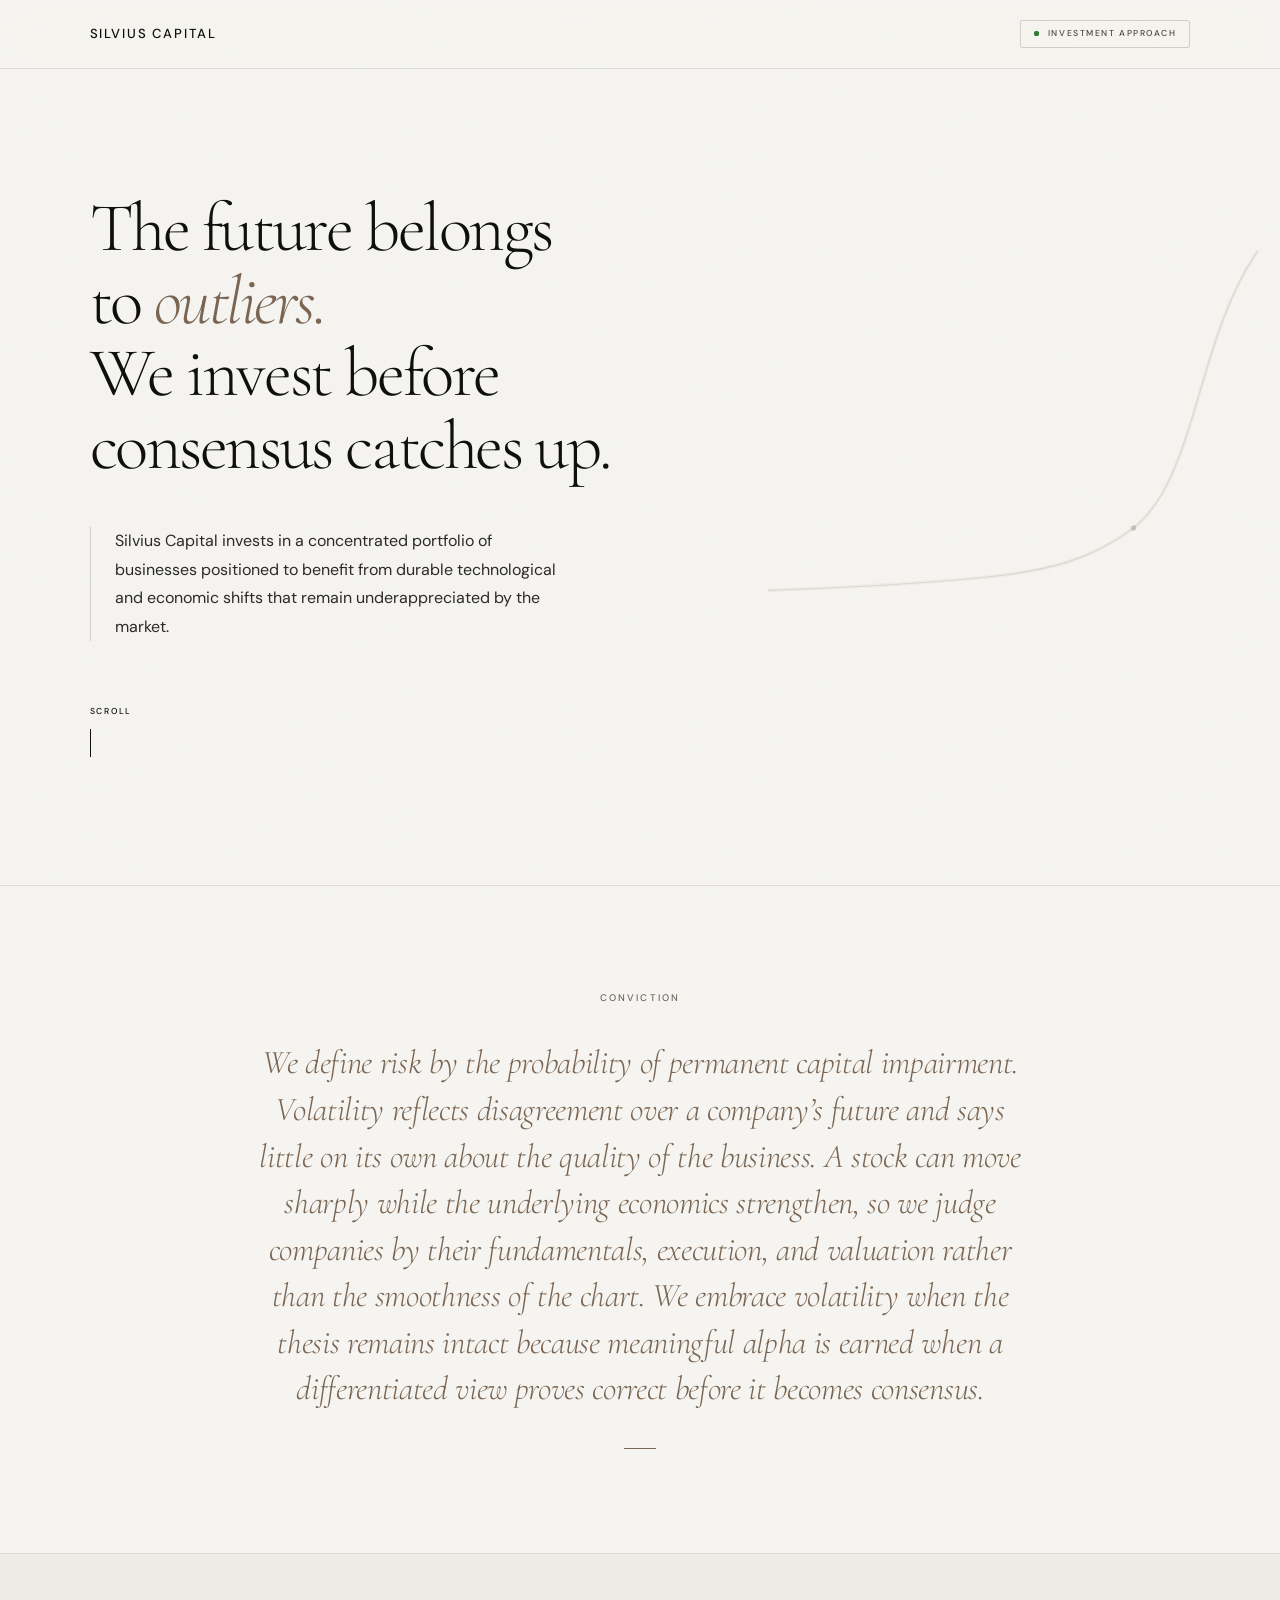
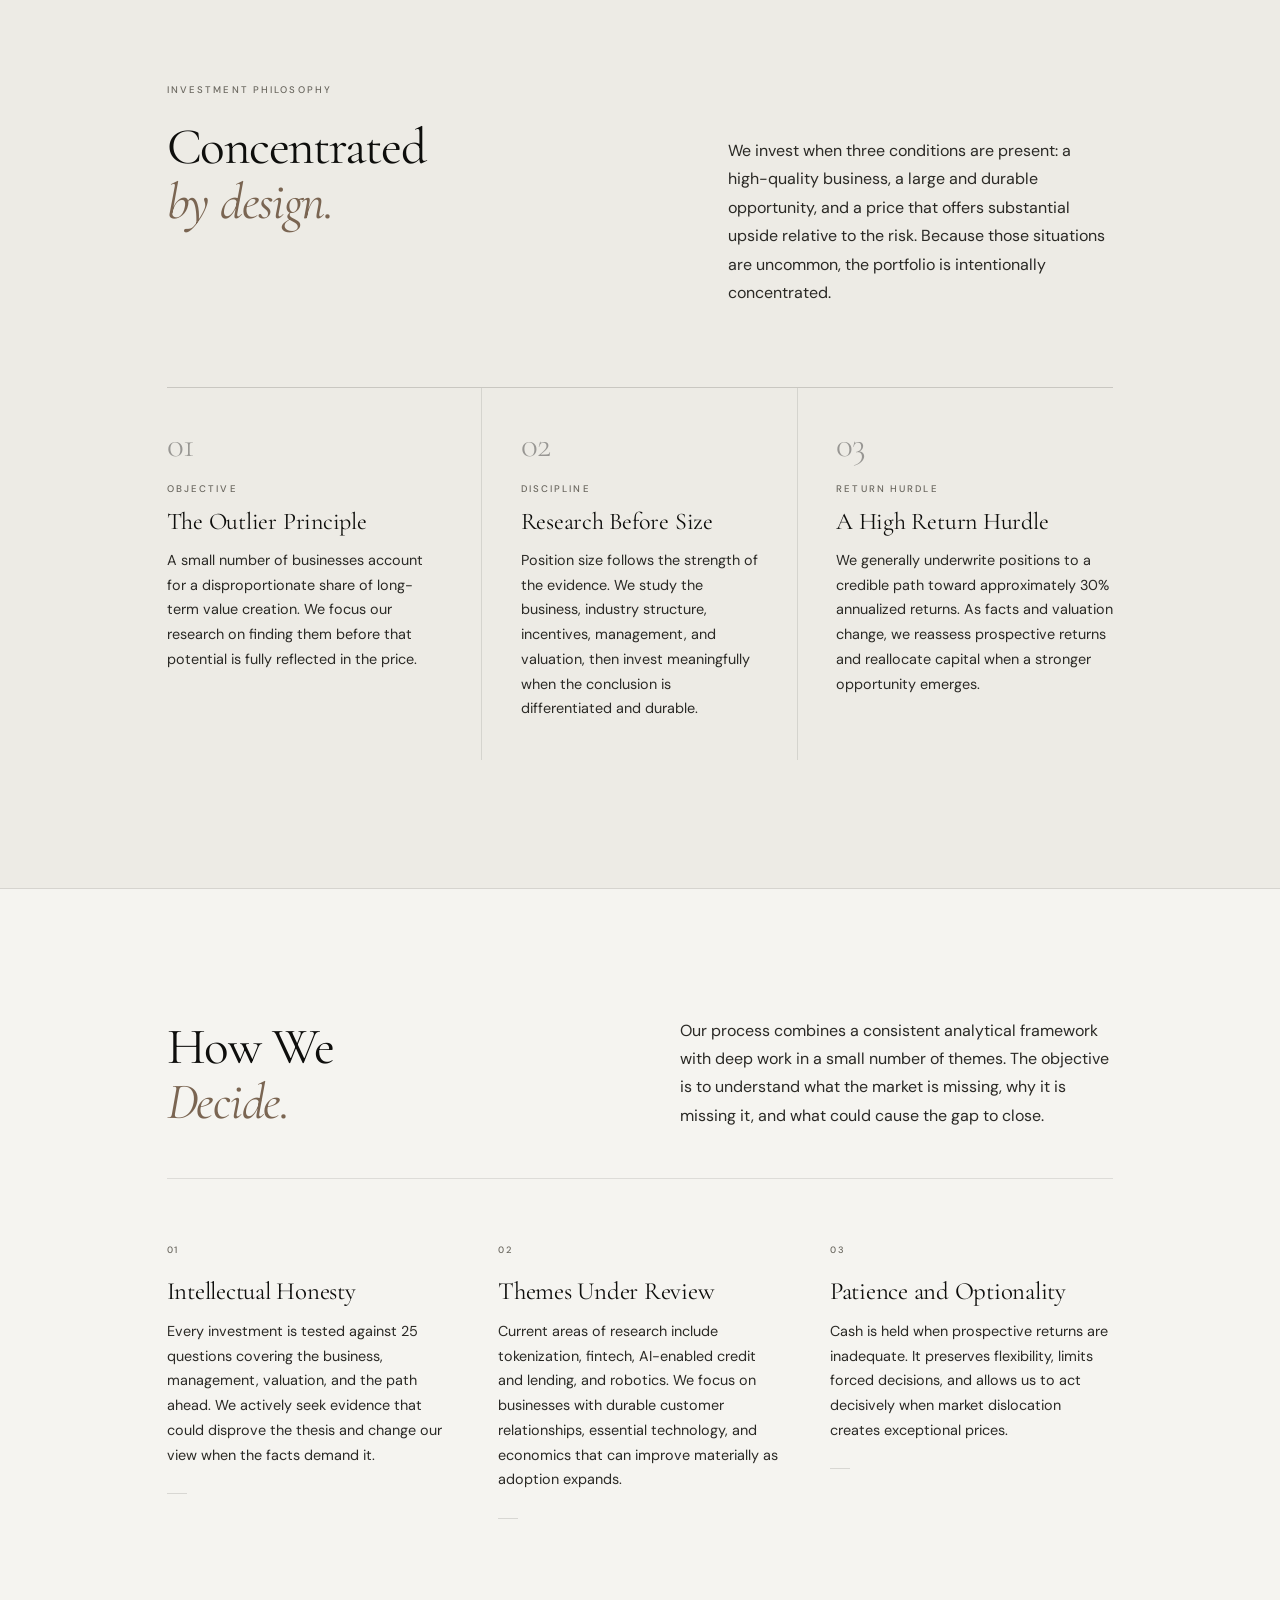
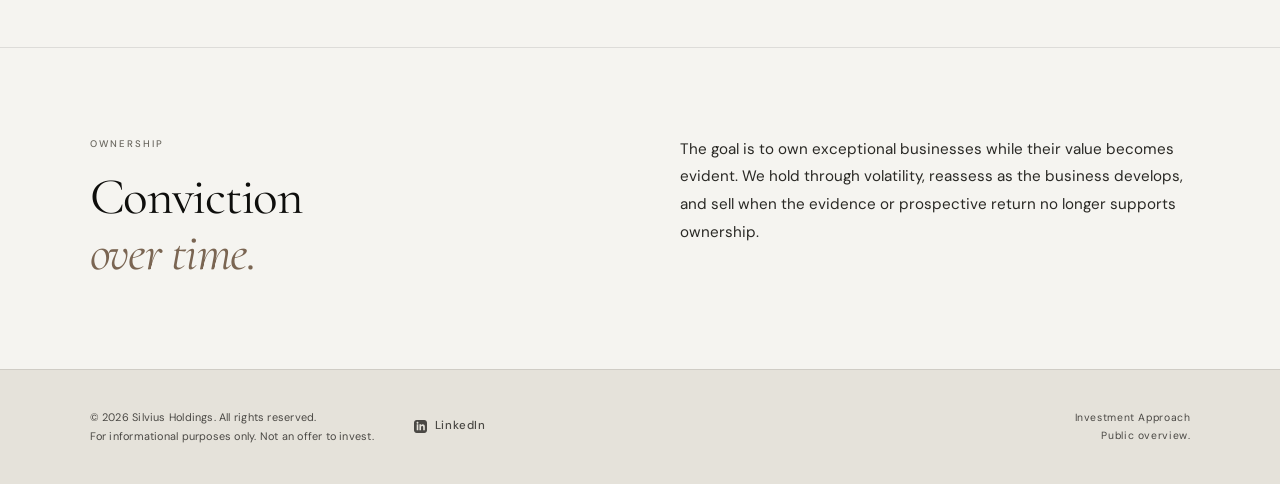
==== commit f42d5d69: "Update print statement from 'Hello' to 'Goodbye'" ====
--- a/index.html
+++ b/index.html
@@ -6,12 +6,12 @@
 
     <link rel="icon" href="data:image/svg+xml,<svg xmlns=%22http://www.w3.org/2000/svg%22 viewBox=%220 0 100 100%22><text y=%22.9em%22 font-size=%2264%22 font-family=%22Georgia,serif%22 fill=%22%230E0E0C%22>SC</text></svg>">
 
-    <meta property="og:title" content="Silvius Capital | Proprietary Mandate">
-    <meta property="og:description" content="Identifying fundamental shifts that consensus ignores.">
+    <meta property="og:title" content="Silvius Capital | Investment Approach">
+    <meta property="og:description" content="A concentrated investment approach focused on underappreciated long-term change.">
     <meta property="og:type" content="website">
     <meta name="theme-color" content="#F5F4F0">
 
-    <title>Silvius Capital | Investment Mandate</title>
+    <title>Silvius Capital | Investment Approach</title>
 
     <link rel="preconnect" href="https://fonts.googleapis.com">
     <link rel="preconnect" href="https://fonts.gstatic.com" crossorigin>
@@ -405,10 +405,10 @@
 
         .protocol-top h2 {
             font-family: 'Cormorant Garamond', serif;
-            font-size: clamp(2rem, 3.2vw, 3.2rem);
+            font-size: clamp(2.6rem, 4vw, 4rem);
             font-weight: 400;
             letter-spacing: -0.025em;
-            line-height: 1.1;
+            line-height: 1.08;
             color: var(--main);
         }
 
@@ -487,10 +487,10 @@
 
         .closing-left h2 {
             font-family: 'Cormorant Garamond', serif;
-            font-size: clamp(1.8rem, 2.6vw, 2.6rem);
-            font-weight: 400;
-            letter-spacing: -0.02em;
-            line-height: 1.12;
+            font-size: clamp(2.6rem, 4vw, 4rem);
+            font-weight: 400;
+            letter-spacing: -0.025em;
+            line-height: 1.08;
             color: var(--main);
         }
 
@@ -561,17 +561,25 @@
         }
 
         /* -- Reveal ----------------------------------------------- */
+        /* Content remains visible in file previews and browsers without JavaScript. */
         .reveal {
-            opacity: 0;
-            transform: translateY(16px);
-            filter: blur(3px);
+            opacity: 1;
+            transform: translateY(0);
+            filter: blur(0);
             transition:
                 opacity   0.85s cubic-bezier(0.16,1,0.3,1),
                 transform 0.85s cubic-bezier(0.16,1,0.3,1),
                 filter    0.85s cubic-bezier(0.16,1,0.3,1);
         }
 
-        .reveal.visible { opacity: 1; transform: translateY(0); filter: blur(0); }
+        /* Reveal animation activates only when the browser supports it. */
+        .reveal-anim .reveal {
+            opacity: 0;
+            transform: translateY(16px);
+            filter: blur(3px);
+        }
+
+        .reveal-anim .reveal.visible { opacity: 1; transform: translateY(0); filter: blur(0); }
         .d1 { transition-delay: 0.1s; }
         .d2 { transition-delay: 0.2s; }
         .d3 { transition-delay: 0.3s; }
@@ -612,7 +620,7 @@
         <div class="logo">Silvius Capital</div>
         <div class="status-pill">
             <div class="status-dot"></div>
-            Proprietary Mandate
+            Investment Approach
         </div>
     </nav>
 
@@ -620,13 +628,13 @@
     <section class="hero wrap">
         <div class="hero-content">
             <h1 class="reveal">
-                The future is defined<br>
-                by <em>outliers.</em><br>
-                We position for<br>the inflection.
+                The future belongs<br>
+                to <em>outliers.</em><br>
+                We invest before<br>consensus catches up.
             </h1>
 
             <div class="hero-sub reveal d1">
-                <p>Silvius Capital identifies the fundamental shifts that consensus ignores. We focus on where the world is going, not where it has been.</p>
+                <p>Silvius Capital invests in a concentrated portfolio of businesses positioned to benefit from durable technological and economic shifts that remain underappreciated by the market.</p>
             </div>
 
             <div class="scroll-cue reveal d2">
@@ -647,7 +655,7 @@
         <div class="belief-inner">
             <span class="eyebrow reveal">Conviction</span>
             <blockquote class="reveal d1">
-                We do not attempt to smooth returns. We do not manage to quarterly optics. A portfolio designed to avoid drawdowns is structurally incapable of producing exceptional results.
+                We define risk by the probability of permanent capital impairment. Volatility reflects disagreement over a company’s future and says little on its own about the quality of the business. A stock can move sharply while the underlying economics strengthen, so we judge companies by their fundamentals, execution, and valuation rather than the smoothness of the chart. We embrace volatility when the thesis remains intact because meaningful alpha is earned when a differentiated view proves correct before it becomes consensus.
             </blockquote>
             <div class="belief-dash reveal d2"></div>
         </div>
@@ -658,30 +666,30 @@
         <div class="wrap">
             <div class="mandate-header">
                 <div>
-                    <span class="eyebrow reveal">Strategic Intent</span>
-                    <h2 class="reveal d1">Asymmetric<br><em>Concentration.</em></h2>
+                    <span class="eyebrow reveal">Investment Philosophy</span>
+                    <h2 class="reveal d1">Concentrated<br><em>by design.</em></h2>
                 </div>
-                <p class="reveal d2">Silvius Capital explicitly rejects the management of quarterly optics and the artificial smoothing of returns. We concentrate capital where macro regimes, fundamentals, and timing align to create high-stakes upside.</p>
+                <p class="reveal d2">We invest when three conditions are present: a high-quality business, a large and durable opportunity, and a price that offers substantial upside relative to the risk. Because those situations are uncommon, the portfolio is intentionally concentrated.</p>
             </div>
 
             <div class="engine-row">
                 <div class="engine-cell reveal d1">
                     <span class="engine-num">01</span>
                     <span class="eyebrow">Objective</span>
-                    <h3>The Power Law</h3>
-                    <p>We prioritize the rare, non-linear outcomes that define industries. We accept volatility as the necessary cost of capturing outliers.</p>
+                    <h3>The Outlier Principle</h3>
+                    <p>A small number of businesses account for a disproportionate share of long-term value creation. We focus our research on finding them before that potential is fully reflected in the price.</p>
                 </div>
                 <div class="engine-cell reveal d2">
                     <span class="engine-num">02</span>
-                    <span class="eyebrow">Framework</span>
-                    <h3>Three Engines</h3>
-                    <p>Execution across three layers: catching structural trends, positioning for upside, and maintaining strategic cash optionality.</p>
+                    <span class="eyebrow">Discipline</span>
+                    <h3>Research Before Size</h3>
+                    <p>Position size follows the strength of the evidence. We study the business, industry structure, incentives, management, and valuation, then invest meaningfully when the conclusion is differentiated and durable.</p>
                 </div>
                 <div class="engine-cell reveal d3">
                     <span class="engine-num">03</span>
-                    <span class="eyebrow">Constraint</span>
-                    <h3>Capital Velocity</h3>
-                    <p>Patience is return-based, not time-based. If an allocation fails its 35% CAGR hurdle, capital is immediately redeployed.</p>
+                    <span class="eyebrow">Return Hurdle</span>
+                    <h3>A High Return Hurdle</h3>
+                    <p>We generally underwrite positions to a credible path toward approximately 30% annualized returns. As facts and valuation change, we reassess prospective returns and reallocate capital when a stronger opportunity emerges.</p>
                 </div>
             </div>
         </div>
@@ -691,27 +699,27 @@
     <div class="protocol">
         <div class="wrap">
             <div class="protocol-top reveal">
-                <h2>Execution<br><em>Protocol.</em></h2>
-                <p>Three disciplines govern how Silvius Capital moves from thesis to position. Systematic rigor, supply chain depth, and the discipline to hold cash as a strategic weapon.</p>
+                <h2>How We<br><em>Decide.</em></h2>
+                <p>Our process combines a consistent analytical framework with deep work in a small number of themes. The objective is to understand what the market is missing, why it is missing it, and what could cause the gap to close.</p>
             </div>
 
             <div class="pillars">
                 <div class="pillar reveal d1">
                     <span class="pillar-idx">01</span>
-                    <h3>Systemic Filters</h3>
-                    <p>Every move is governed by a 25-point checklist across five vectors: Structural Foundation, Financial Strength, Growth Drivers, Valuation Asymmetry, and Catalyst Recognition.</p>
+                    <h3>Intellectual Honesty</h3>
+                    <p>Every investment is tested against 25 questions covering the business, management, valuation, and the path ahead. We actively seek evidence that could disprove the thesis and change our view when the facts demand it.</p>
                     <div class="pillar-rule"></div>
                 </div>
                 <div class="pillar reveal d2">
                     <span class="pillar-idx">02</span>
-                    <h3>Supply Chain Depth</h3>
-                    <p>We penetrate complex supply chains, currently in Photonics and Robotics, to identify critical infrastructure before it is repriced by the crowd.</p>
+                    <h3>Themes Under Review</h3>
+                    <p>Current areas of research include tokenization, fintech, AI-enabled credit and lending, and robotics. We focus on businesses with durable customer relationships, essential technology, and economics that can improve materially as adoption expands.</p>
                     <div class="pillar-rule"></div>
                 </div>
                 <div class="pillar reveal d3">
                     <span class="pillar-idx">03</span>
-                    <h3>Strategic Patience</h3>
-                    <p>In dislocated markets, cash is a weapon. It allows us to act when others are forced to react. Survival is the foundation of long-term capture.</p>
+                    <h3>Patience and Optionality</h3>
+                    <p>Cash is held when prospective returns are inadequate. It preserves flexibility, limits forced decisions, and allows us to act decisively when market dislocation creates exceptional prices.</p>
                     <div class="pillar-rule"></div>
                 </div>
             </div>
@@ -722,11 +730,11 @@
     <section class="closing">
         <div class="closing-inner">
             <div class="closing-left">
-                <span class="eyebrow reveal">Mandate</span>
-                <h2 class="reveal d1">Dominance<br><em>over time.</em></h2>
+                <span class="eyebrow reveal">Ownership</span>
+                <h2 class="reveal d1">Conviction<br><em>over time.</em></h2>
             </div>
             <div class="closing-right">
-                <p class="reveal d2">Capital is allocated where innovation meets discipline, where mispricing meets inevitability, and where structural shifts overwhelm outdated assumptions. When these forces align, concentration is not a risk. It is a requirement.</p>
+                <p class="reveal d2">The goal is to own exceptional businesses while their value becomes evident. We hold through volatility, reassess as the business develops, and sell when the evidence or prospective return no longer supports ownership.</p>
             </div>
         </div>
     </section>
@@ -746,7 +754,7 @@
             </a>
         </div>
         <div class="footer-right">
-            Proprietary Mandate<br>Not for distribution.
+            Investment Approach<br>Public overview.
         </div>
     </footer>
 
@@ -758,16 +766,20 @@
             nav.classList.toggle('scrolled', window.scrollY > 60);
         }, { passive: true });
 
-        var observer = new IntersectionObserver(function(entries) {
-            entries.forEach(function(e) {
-                if (e.isIntersecting) {
-                    e.target.classList.add('visible');
-                    observer.unobserve(e.target);
-                }
-            });
-        }, { threshold: 0.06, rootMargin: '0px 0px -40px 0px' });
-
-        document.querySelectorAll('.reveal').forEach(function(el) { observer.observe(el); });
+        if ('IntersectionObserver' in window) {
+            document.documentElement.classList.add('reveal-anim');
+
+            var observer = new IntersectionObserver(function(entries) {
+                entries.forEach(function(e) {
+                    if (e.isIntersecting) {
+                        e.target.classList.add('visible');
+                        observer.unobserve(e.target);
+                    }
+                });
+            }, { threshold: 0.06, rootMargin: '0px 0px -40px 0px' });
+
+            document.querySelectorAll('.reveal').forEach(function(el) { observer.observe(el); });
+        }
 
         var heroH1 = document.querySelector('.hero-content h1');
         var heroSub = document.querySelector('.hero-content .hero-sub');
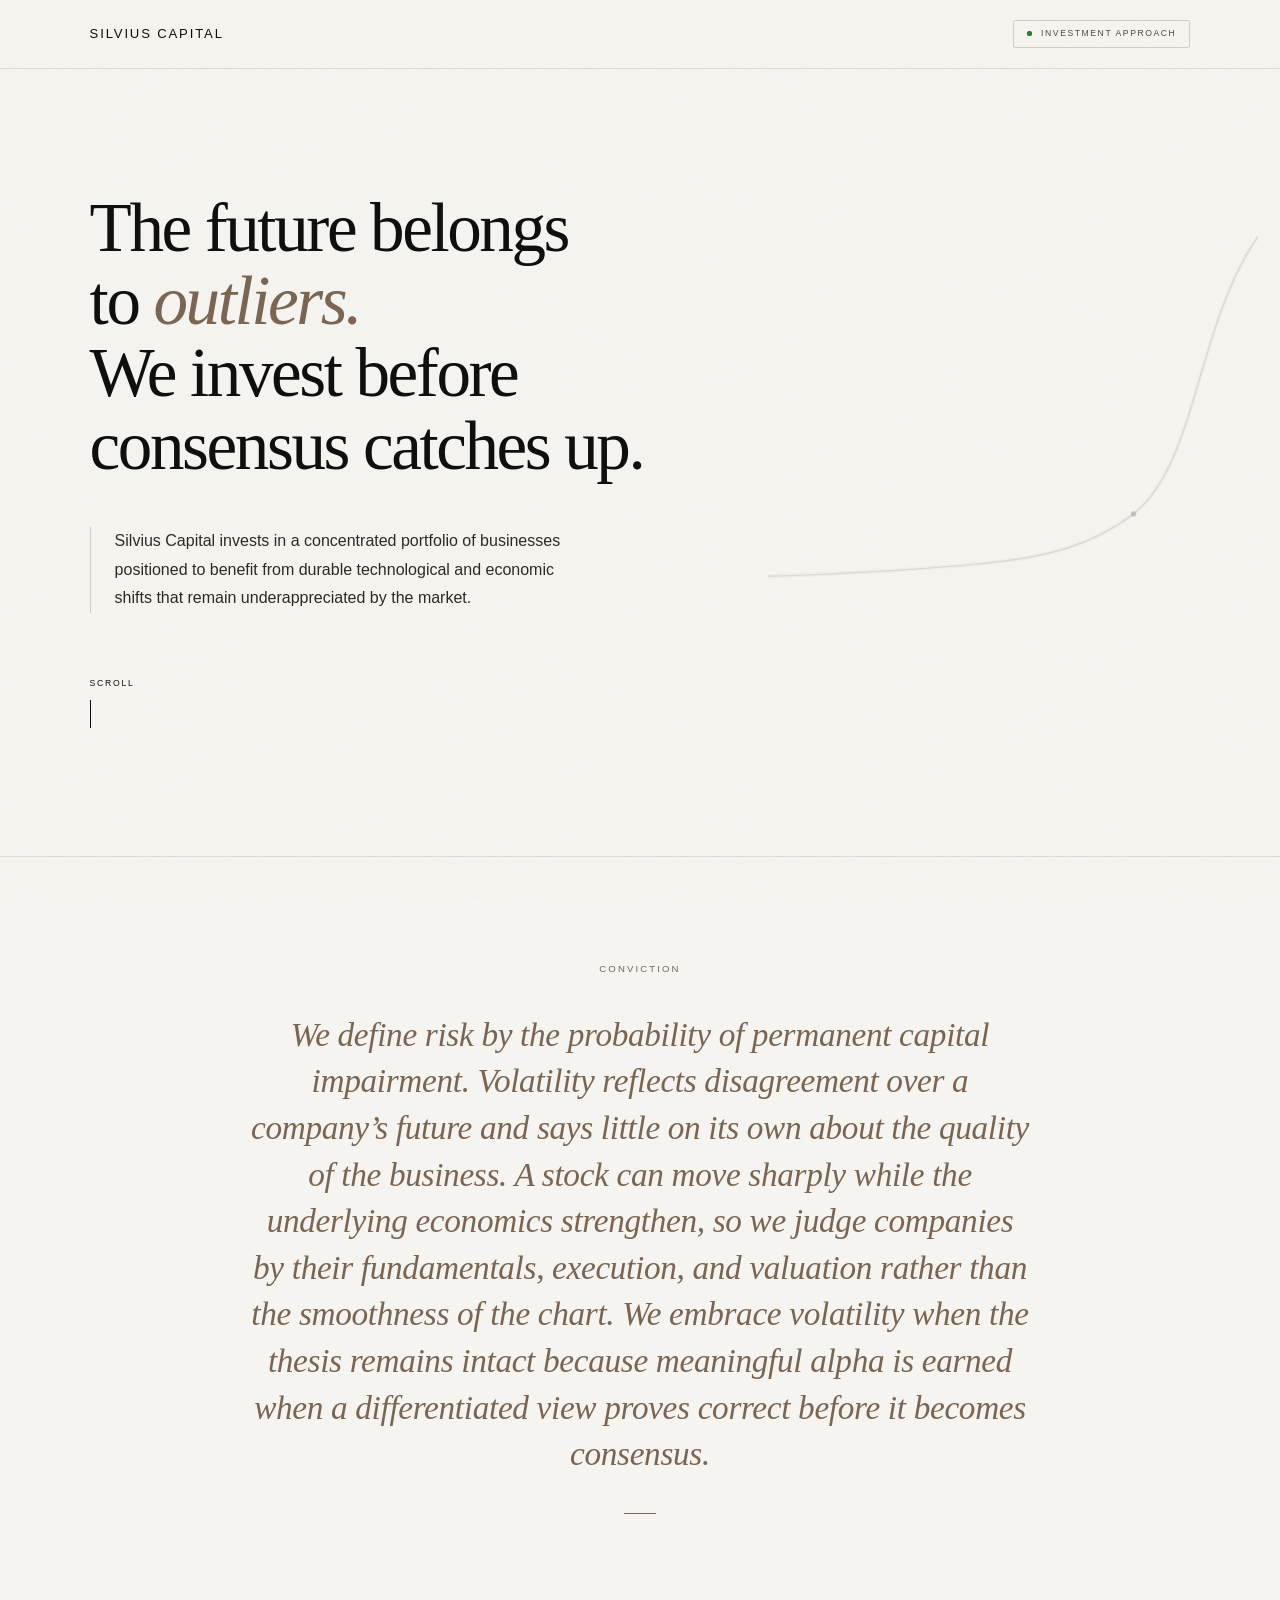
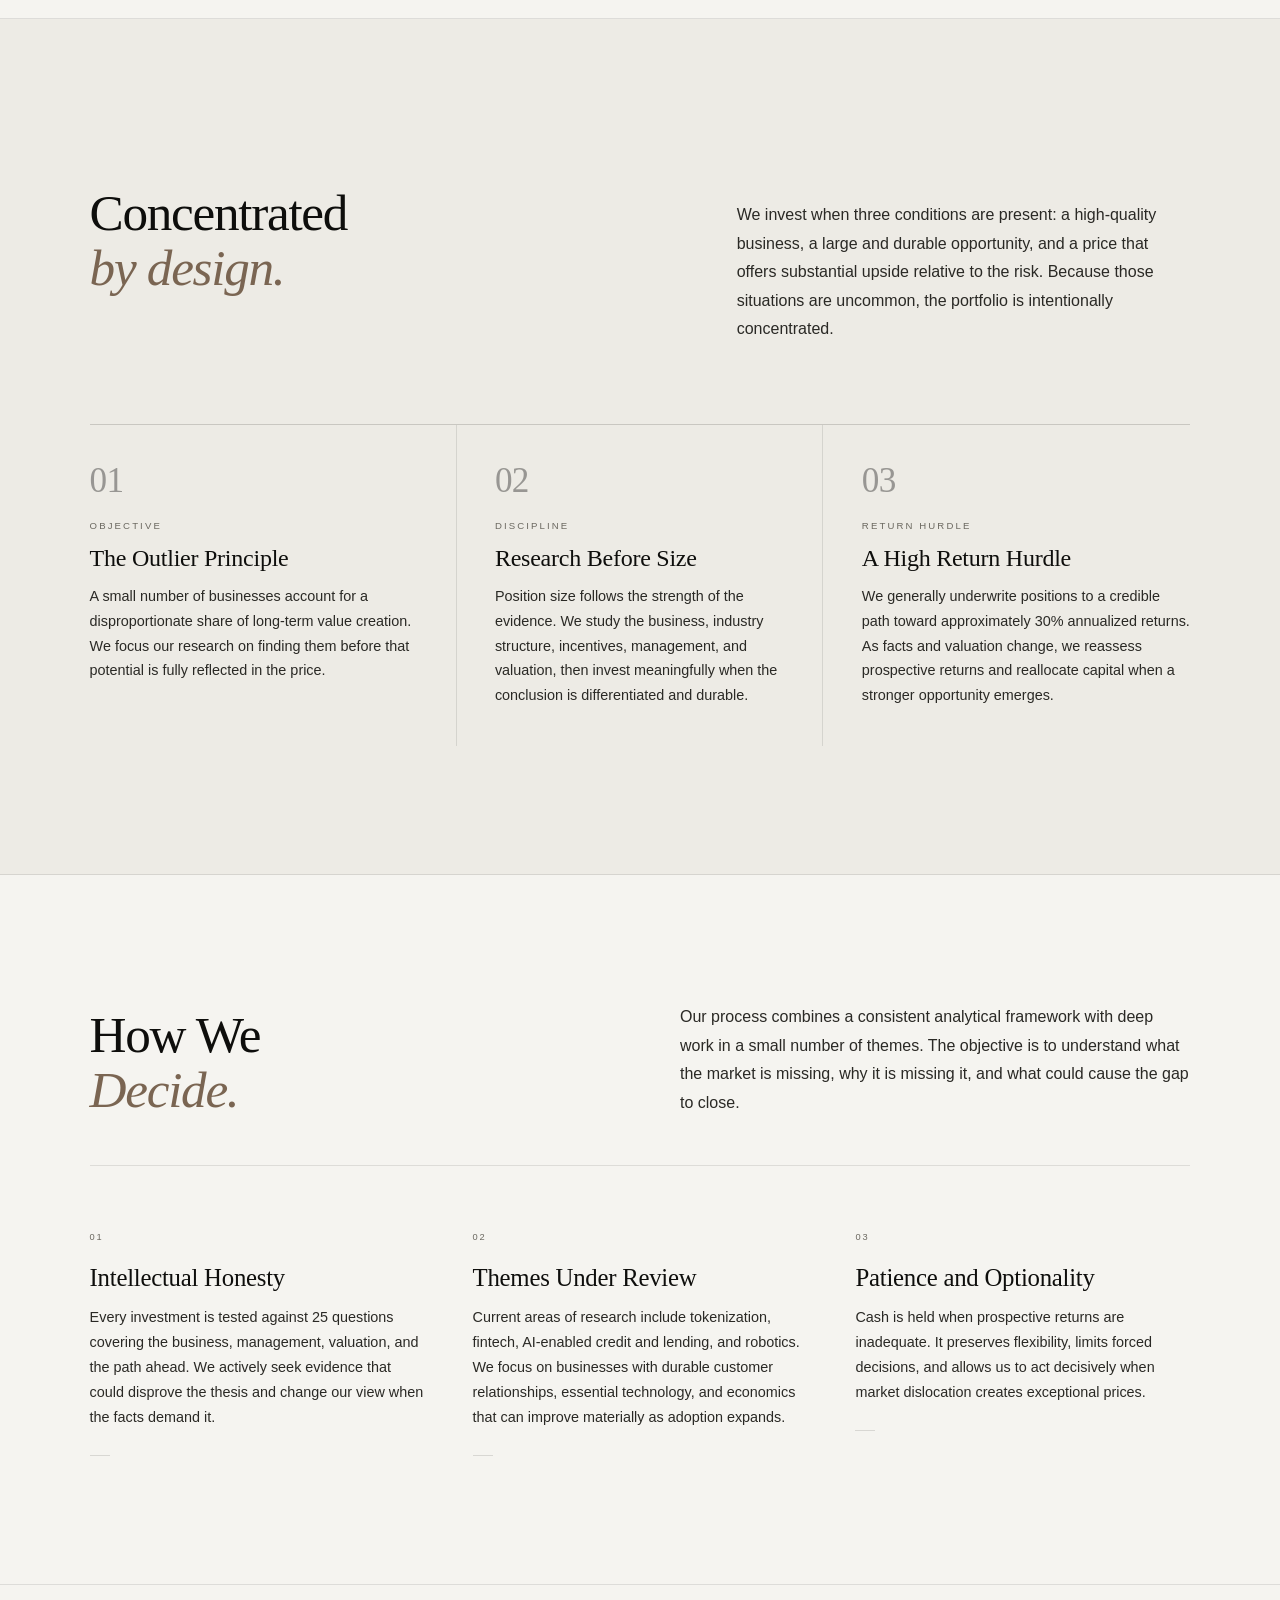
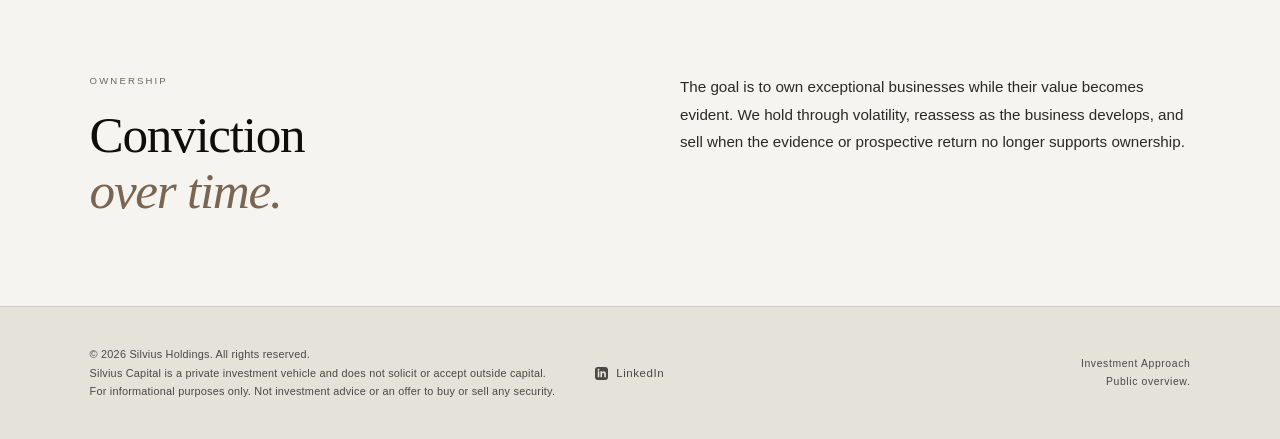
==== commit 3746ebf6: "Harden site metadata, accessibility, mobile layout, and disclosures" ====
--- a/index.html
+++ b/index.html
@@ -1,808 +1,852 @@
-<!DOCTYPE html>
-<html lang="en">
-<head>
-    <meta charset="UTF-8">
-    <meta name="viewport" content="width=device-width, initial-scale=1.0">
-
-    <link rel="icon" href="data:image/svg+xml,<svg xmlns=%22http://www.w3.org/2000/svg%22 viewBox=%220 0 100 100%22><text y=%22.9em%22 font-size=%2264%22 font-family=%22Georgia,serif%22 fill=%22%230E0E0C%22>SC</text></svg>">
-
-    <meta property="og:title" content="Silvius Capital | Investment Approach">
-    <meta property="og:description" content="A concentrated investment approach focused on underappreciated long-term change.">
-    <meta property="og:type" content="website">
-    <meta name="theme-color" content="#F5F4F0">
-
-    <title>Silvius Capital | Investment Approach</title>
-
-    <link rel="preconnect" href="https://fonts.googleapis.com">
-    <link rel="preconnect" href="https://fonts.gstatic.com" crossorigin>
-    <link href="https://fonts.googleapis.com/css2?family=Cormorant+Garamond:ital,wght@0,300;0,400;0,500;1,300;1,400&family=DM+Sans:opsz,wght@9..40,300;9..40,400;9..40,500&display=swap" rel="stylesheet">
-
-    <style>
-        :root {
-            --bg:        #F5F4F0;
-            --bg-tint:   #EDEBE5;
-            --bg-shade:  #E5E2DA;
-            --main:      #0E0E0C;
-            --body:      #2A2925;
-            --sub:       #4A4844;
-            --muted:     #6B6860;
-            --active:    #2E7D32;
-            --italic:    #7A6552;
-            --border:    rgba(14,14,12,0.1);
-            --border-m:  rgba(14,14,12,0.16);
-            --max-w:     1280px;
-        }
-
-        *, *::before, *::after { margin: 0; padding: 0; box-sizing: border-box; }
-        html { scroll-behavior: smooth; }
-
-        body {
-            font-family: 'DM Sans', sans-serif;
-            background: var(--bg);
-            color: var(--main);
-            line-height: 1.6;
-            -webkit-font-smoothing: antialiased;
-            overflow-x: hidden;
-        }
-
-        body::before {
-            content: "";
-            position: fixed;
-            inset: 0;
-            background-image: url("data:image/svg+xml,%3Csvg viewBox='0 0 512 512' xmlns='http://www.w3.org/2000/svg'%3E%3Cfilter id='n'%3E%3CfeTurbulence type='fractalNoise' baseFrequency='0.72' numOctaves='4' stitchTiles='stitch'/%3E%3C/filter%3E%3Crect width='100%25' height='100%25' filter='url(%23n)' opacity='0.02'/%3E%3C/svg%3E");
-            pointer-events: none;
-            z-index: 9999;
-        }
-
-        .wrap {
-            max-width: var(--max-w);
-            margin: 0 auto;
-            padding: 0 7%;
-        }
-
-        .eyebrow {
-            font-size: 0.6rem;
-            font-weight: 500;
-            text-transform: uppercase;
-            letter-spacing: 0.22em;
-            color: var(--muted);
-            display: block;
-        }
-
-        /* -- Nav -------------------------------------------------- */
-        nav {
-            position: fixed;
-            top: 0; left: 0; right: 0;
-            z-index: 100;
-            padding: 1.25rem 7%;
-            display: flex;
-            justify-content: space-between;
-            align-items: center;
-            background: rgba(245,244,240,0.94);
-            backdrop-filter: blur(20px) saturate(1.2);
-            -webkit-backdrop-filter: blur(20px) saturate(1.2);
-            border-bottom: 1px solid var(--border);
-            transition: padding 0.3s ease;
-        }
-
-        nav.scrolled { padding: 0.8rem 7%; }
-
-        .logo {
-            font-family: 'DM Sans', sans-serif;
-            font-size: 0.82rem;
-            font-weight: 500;
-            letter-spacing: 0.14em;
-            text-transform: uppercase;
-            color: var(--main);
-            user-select: none;
-        }
-
-        .status-pill {
-            display: flex;
-            align-items: center;
-            gap: 9px;
-            font-size: 0.54rem;
-            font-weight: 500;
-            text-transform: uppercase;
-            letter-spacing: 0.18em;
-            color: var(--sub);
-            padding: 6px 13px;
-            border: 1px solid var(--border-m);
-            border-radius: 2px;
-        }
-
-        .status-dot {
-            width: 5px; height: 5px;
-            background: var(--active);
-            border-radius: 50%;
-            position: relative;
-            flex-shrink: 0;
-        }
-
-        .status-dot::after {
-            content: '';
-            position: absolute;
-            inset: 0;
-            background: var(--active);
-            border-radius: 50%;
-            animation: pulse 2.4s ease-out infinite;
-        }
-
-        @keyframes pulse {
-            0%   { transform: scale(1);   opacity: 0.5; }
-            100% { transform: scale(2.8); opacity: 0; }
-        }
-
-        /* -- Hero ------------------------------------------------- */
-        .hero {
-            padding-top: 12rem;
-            padding-bottom: 8rem;
-        }
-
-        .hero h1 {
-            font-family: 'Cormorant Garamond', serif;
-            font-size: clamp(3.2rem, 5.4vw, 5.6rem);
-            font-weight: 300;
-            letter-spacing: -0.035em;
-            line-height: 1.05;
-            color: var(--main);
-            max-width: 920px;
-            margin-bottom: 2.8rem;
-        }
-
-        .hero h1 em {
-            font-style: italic;
-            color: var(--italic);
-        }
-
-        .hero-sub {
-            max-width: 480px;
-            padding-left: 1.5rem;
-            border-left: 1.5px solid var(--border-m);
-        }
-
-        .hero-sub p {
-            font-size: 1rem;
-            color: var(--body);
-            line-height: 1.78;
-            font-weight: 400;
-        }
-
-        .scroll-cue {
-            display: flex;
-            flex-direction: column;
-            align-items: flex-start;
-            gap: 10px;
-            margin-top: 4rem;
-            opacity: 0.35;
-        }
-
-        .scroll-cue span {
-            font-size: 0.54rem;
-            text-transform: uppercase;
-            letter-spacing: 0.2em;
-            font-weight: 500;
-            color: var(--main);
-        }
-
-        .scroll-line {
-            width: 1px;
-            height: 28px;
-            background: var(--main);
-            transform-origin: top;
-            animation: drawdown 2.4s ease-in-out infinite;
-        }
-
-        @keyframes drawdown {
-            0%, 100% { transform: scaleY(1); opacity: 0.4; }
-            50%       { transform: scaleY(1.8); opacity: 0.9; }
-        }
-
-        /* -- Inflection Curve ------------------------------------- */
-        .hero {
-            position: relative;
-            overflow: hidden;
-        }
-
-        .inflection-curve {
-            position: absolute;
-            right: -2%;
-            top: 50%;
-            transform: translateY(-48%);
-            width: 42%;
-            max-width: 560px;
-            height: auto;
-            z-index: 0;
-            opacity: 0;
-            animation: curveIn 1.8s cubic-bezier(0.16,1,0.3,1) 0.6s forwards;
-        }
-
-        @keyframes curveIn {
-            from { opacity: 0; transform: translateY(-48%) translateX(16px); }
-            to   { opacity: 1; transform: translateY(-48%) translateX(0); }
-        }
-
-        .curve-stroke {
-            fill: none;
-            stroke: var(--italic);
-            stroke-width: 1.1;
-            opacity: 0.16;
-            stroke-linecap: round;
-            stroke-dasharray: 800;
-            stroke-dashoffset: 800;
-            animation: drawStroke 2.8s cubic-bezier(0.25,0.1,0.25,1) 0.8s forwards;
-        }
-
-        .curve-glow {
-            fill: none;
-            stroke: var(--italic);
-            stroke-width: 3.5;
-            opacity: 0.05;
-            stroke-linecap: round;
-            stroke-dasharray: 800;
-            stroke-dashoffset: 800;
-            animation: drawStroke 2.8s cubic-bezier(0.25,0.1,0.25,1) 0.8s forwards;
-        }
-
-        @keyframes drawStroke {
-            to { stroke-dashoffset: 0; }
-        }
-
-        .inflection-dot {
-            fill: var(--italic);
-            opacity: 0;
-            animation: dotReveal 0.5s ease 2.6s forwards;
-        }
-
-        @keyframes dotReveal {
-            from { opacity: 0; }
-            to   { opacity: 0.3; }
-        }
-
-        .hero-content {
-            position: relative;
-            z-index: 1;
-        }
-
-        /* -- Belief ----------------------------------------------- */
-        .belief {
-            background: var(--bg);
-            padding: 6.5rem 7%;
-            border-top: 1px solid var(--border);
-            border-bottom: 1px solid var(--border);
-        }
-
-        .belief-inner {
-            max-width: var(--max-w);
-            margin: 0 auto;
-            display: flex;
-            flex-direction: column;
-            align-items: center;
-            text-align: center;
-        }
-
-        .belief .eyebrow {
-            margin-bottom: 2.2rem;
-        }
-
-        .belief blockquote {
-            font-family: 'Cormorant Garamond', serif;
-            font-size: clamp(1.65rem, 2.6vw, 2.5rem);
-            font-weight: 300;
-            font-style: italic;
-            color: var(--italic);
-            line-height: 1.4;
-            max-width: 780px;
-            letter-spacing: -0.01em;
-        }
-
-        .belief-dash {
-            width: 32px;
-            height: 1px;
-            background: var(--italic);
-            opacity: 0.25;
-            margin-top: 2.2rem;
-        }
-
-        /* -- Mandate ---------------------------------------------- */
-        .mandate {
-            background: var(--bg-tint);
-            border-bottom: 1px solid var(--border);
-            padding: 8rem 7%;
-        }
-
-        .mandate-header {
-            display: grid;
-            grid-template-columns: 5fr 4fr;
-            gap: 5rem;
-            align-items: start;
-            margin-bottom: 5rem;
-        }
-
-        .mandate-header .eyebrow { margin-bottom: 1.4rem; }
-
-        .mandate-header h2 {
-            font-family: 'Cormorant Garamond', serif;
-            font-size: clamp(2.6rem, 4vw, 4rem);
-            font-weight: 400;
-            letter-spacing: -0.025em;
-            line-height: 1.08;
-            color: var(--main);
-        }
-
-        .mandate-header h2 em {
-            font-style: italic;
-            color: var(--italic);
-        }
-
-        .mandate-header p {
-            font-size: 1rem;
-            color: var(--body);
-            line-height: 1.78;
-            font-weight: 400;
-            padding-top: 3.4rem;
-        }
-
-        .engine-row {
-            display: grid;
-            grid-template-columns: repeat(3, 1fr);
-            border-top: 1px solid var(--border-m);
-        }
-
-        .engine-cell {
-            padding: 2.4rem 2.4rem 2.4rem 0;
-            border-right: 1px solid var(--border);
-        }
-
-        .engine-cell:last-child  { border-right: none; padding-right: 0; }
-        .engine-cell:not(:first-child) { padding-left: 2.4rem; }
-
-        .engine-num {
-            font-family: 'Cormorant Garamond', serif;
-            font-size: 2.2rem;
-            font-weight: 300;
-            color: rgba(14,14,12,0.38);
-            line-height: 1;
-            display: block;
-            margin-bottom: 1.2rem;
-            letter-spacing: -0.02em;
-        }
-
-        .engine-cell .eyebrow { margin-bottom: 0.7rem; }
-
-        .engine-cell h3 {
-            font-family: 'Cormorant Garamond', serif;
-            font-size: 1.5rem;
-            font-weight: 400;
-            color: var(--main);
-            margin-bottom: 0.7rem;
-            letter-spacing: -0.01em;
-            line-height: 1.2;
-        }
-
-        .engine-cell p {
-            font-size: 0.9rem;
-            color: var(--body);
-            line-height: 1.72;
-            font-weight: 400;
-        }
-
-        /* -- Protocol --------------------------------------------- */
-        .protocol {
-            background: var(--bg);
-            padding: 8rem 7%;
-        }
-
-        .protocol-top {
-            display: grid;
-            grid-template-columns: 1fr 1fr;
-            gap: 5rem;
-            align-items: end;
-            padding-bottom: 3rem;
-            border-bottom: 1px solid var(--border);
-            margin-bottom: 4rem;
-        }
-
-        .protocol-top h2 {
-            font-family: 'Cormorant Garamond', serif;
-            font-size: clamp(2.6rem, 4vw, 4rem);
-            font-weight: 400;
-            letter-spacing: -0.025em;
-            line-height: 1.08;
-            color: var(--main);
-        }
-
-        .protocol-top h2 em {
-            font-style: italic;
-            color: var(--italic);
-        }
-
-        .protocol-top p {
-            font-size: 1rem;
-            color: var(--body);
-            line-height: 1.78;
-            font-weight: 400;
-        }
-
-        .pillars {
-            display: grid;
-            grid-template-columns: repeat(3, 1fr);
-            gap: 3rem;
-        }
-
-        .pillar-idx {
-            font-size: 0.58rem;
-            font-weight: 500;
-            letter-spacing: 0.2em;
-            text-transform: uppercase;
-            color: var(--muted);
-            display: block;
-            margin-bottom: 1.2rem;
-        }
-
-        .pillar h3 {
-            font-family: 'Cormorant Garamond', serif;
-            font-size: 1.55rem;
-            font-weight: 400;
-            color: var(--main);
-            letter-spacing: -0.01em;
-            line-height: 1.15;
-            margin-bottom: 0.8rem;
-        }
-
-        .pillar p {
-            font-size: 0.9rem;
-            color: var(--body);
-            line-height: 1.72;
-            font-weight: 400;
-        }
-
-        .pillar-rule {
-            width: 20px;
-            height: 1px;
-            background: var(--main);
-            opacity: 0.12;
-            margin-top: 1.6rem;
-            transition: width 0.45s cubic-bezier(0.16,1,0.3,1), opacity 0.45s ease;
-        }
-
-        .pillar:hover .pillar-rule { width: 44px; opacity: 0.22; }
-
-        /* -- Closing ---------------------------------------------- */
-        .closing {
-            padding: 5.5rem 7%;
-            border-top: 1px solid var(--border);
-        }
-
-        .closing-inner {
-            max-width: var(--max-w);
-            margin: 0 auto;
-            display: grid;
-            grid-template-columns: 1fr 1fr;
-            gap: 5rem;
-            align-items: start;
-        }
-
-        .closing-left .eyebrow { margin-bottom: 1.2rem; }
-
-        .closing-left h2 {
-            font-family: 'Cormorant Garamond', serif;
-            font-size: clamp(2.6rem, 4vw, 4rem);
-            font-weight: 400;
-            letter-spacing: -0.025em;
-            line-height: 1.08;
-            color: var(--main);
-        }
-
-        .closing-left h2 em {
-            font-style: italic;
-            color: var(--italic);
-        }
-
-        .closing-right p {
-            font-size: 0.95rem;
-            color: var(--body);
-            line-height: 1.82;
-            font-weight: 400;
-        }
-
-        /* -- Footer ----------------------------------------------- */
-        footer {
-            background: var(--bg-shade);
-            border-top: 1px solid var(--border);
-            padding: 2.4rem 7%;
-            display: flex;
-            justify-content: space-between;
-            align-items: center;
-            gap: 2rem;
-        }
-
-        .footer-left {
-            display: flex;
-            align-items: center;
-            gap: 2.5rem;
-        }
-
-        footer p {
-            font-size: 0.68rem;
-            color: var(--sub);
-            line-height: 1.7;
-            letter-spacing: 0.02em;
-        }
-
-        .footer-linkedin {
-            display: inline-flex;
-            align-items: center;
-            gap: 8px;
-            text-decoration: none;
-            color: var(--sub);
-            font-size: 0.72rem;
-            font-weight: 500;
-            letter-spacing: 0.05em;
-            transition: color 0.2s ease;
-            white-space: nowrap;
-        }
-
-        .footer-linkedin:hover { color: var(--main); }
-        .footer-linkedin:hover svg { fill: var(--main); }
-
-        .footer-linkedin svg {
-            width: 13px; height: 13px;
-            fill: var(--sub);
-            transition: fill 0.2s ease;
-        }
-
-        .footer-right {
-            font-size: 0.65rem;
-            color: var(--sub);
-            letter-spacing: 0.06em;
-            text-align: right;
-            line-height: 1.7;
-        }
-
-        /* -- Reveal ----------------------------------------------- */
-        /* Content remains visible in file previews and browsers without JavaScript. */
-        .reveal {
-            opacity: 1;
-            transform: translateY(0);
-            filter: blur(0);
-            transition:
-                opacity   0.85s cubic-bezier(0.16,1,0.3,1),
-                transform 0.85s cubic-bezier(0.16,1,0.3,1),
-                filter    0.85s cubic-bezier(0.16,1,0.3,1);
-        }
-
-        /* Reveal animation activates only when the browser supports it. */
-        .reveal-anim .reveal {
-            opacity: 0;
-            transform: translateY(16px);
-            filter: blur(3px);
-        }
-
-        .reveal-anim .reveal.visible { opacity: 1; transform: translateY(0); filter: blur(0); }
-        .d1 { transition-delay: 0.1s; }
-        .d2 { transition-delay: 0.2s; }
-        .d3 { transition-delay: 0.3s; }
-
-        /* -- Responsive ------------------------------------------- */
-        @media (max-width: 900px) {
-            .inflection-curve { display: none; }
-            .mandate-header   { grid-template-columns: 1fr; gap: 1.8rem; }
-            .mandate-header p { padding-top: 0; }
-            .engine-row       { grid-template-columns: 1fr; border-top: none; }
-            .engine-cell      { border-right: none; border-top: 1px solid var(--border); padding-left: 0; padding-right: 0; }
-            .engine-cell:not(:first-child) { padding-left: 0; }
-            .protocol-top     { grid-template-columns: 1fr; gap: 1.8rem; }
-            .pillars          { grid-template-columns: 1fr; gap: 2.5rem; }
-            .closing-inner    { grid-template-columns: 1fr; gap: 2rem; }
-            footer            { flex-direction: column; align-items: flex-start; }
-            .footer-right     { text-align: left; }
-        }
-
-        @media (max-width: 560px) {
-            nav { padding: 1rem 5%; }
-            .hero, .mandate, .protocol, .belief, .closing, footer { padding-left: 5%; padding-right: 5%; }
-            .hero { padding-top: 9rem; padding-bottom: 5rem; }
-            .mandate, .protocol { padding-top: 5.5rem; padding-bottom: 5.5rem; }
-            .belief { padding-top: 4.5rem; padding-bottom: 4.5rem; }
-        }
-
-        @media print {
-            nav, .scroll-cue { display: none; }
-            body::before { display: none; }
-            .mandate { background: #efefef; }
-        }
-    </style>
-</head>
-<body>
-
-    <nav id="nav">
-        <div class="logo">Silvius Capital</div>
-        <div class="status-pill">
-            <div class="status-dot"></div>
-            Investment Approach
-        </div>
-    </nav>
-
-    <!-- Hero -->
-    <section class="hero wrap">
-        <div class="hero-content">
-            <h1 class="reveal">
-                The future belongs<br>
-                to <em>outliers.</em><br>
-                We invest before<br>consensus catches up.
-            </h1>
-
-            <div class="hero-sub reveal d1">
-                <p>Silvius Capital invests in a concentrated portfolio of businesses positioned to benefit from durable technological and economic shifts that remain underappreciated by the market.</p>
-            </div>
-
-            <div class="scroll-cue reveal d2">
-                <span>Scroll</span>
-                <div class="scroll-line"></div>
-            </div>
-        </div>
-
-        <svg class="inflection-curve" viewBox="0 0 500 400" preserveAspectRatio="xMidYMid meet" aria-hidden="true">
-            <path class="curve-glow" d="M 0,330 C 60,328 140,324 200,318 C 260,312 300,302 340,272 C 365,252 380,218 395,168 C 410,118 425,58 455,15" />
-            <path class="curve-stroke" d="M 0,330 C 60,328 140,324 200,318 C 260,312 300,302 340,272 C 365,252 380,218 395,168 C 410,118 425,58 455,15" />
-            <circle class="inflection-dot" cx="340" cy="272" r="2.5" />
-        </svg>
-    </section>
-
-    <!-- Belief -->
-    <section class="belief">
-        <div class="belief-inner">
-            <span class="eyebrow reveal">Conviction</span>
-            <blockquote class="reveal d1">
-                We define risk by the probability of permanent capital impairment. Volatility reflects disagreement over a company’s future and says little on its own about the quality of the business. A stock can move sharply while the underlying economics strengthen, so we judge companies by their fundamentals, execution, and valuation rather than the smoothness of the chart. We embrace volatility when the thesis remains intact because meaningful alpha is earned when a differentiated view proves correct before it becomes consensus.
-            </blockquote>
-            <div class="belief-dash reveal d2"></div>
-        </div>
-    </section>
-
-    <!-- Mandate -->
-    <div class="mandate">
-        <div class="wrap">
-            <div class="mandate-header">
-                <div>
-                    <span class="eyebrow reveal">Investment Philosophy</span>
-                    <h2 class="reveal d1">Concentrated<br><em>by design.</em></h2>
-                </div>
-                <p class="reveal d2">We invest when three conditions are present: a high-quality business, a large and durable opportunity, and a price that offers substantial upside relative to the risk. Because those situations are uncommon, the portfolio is intentionally concentrated.</p>
-            </div>
-
-            <div class="engine-row">
-                <div class="engine-cell reveal d1">
-                    <span class="engine-num">01</span>
-                    <span class="eyebrow">Objective</span>
-                    <h3>The Outlier Principle</h3>
-                    <p>A small number of businesses account for a disproportionate share of long-term value creation. We focus our research on finding them before that potential is fully reflected in the price.</p>
-                </div>
-                <div class="engine-cell reveal d2">
-                    <span class="engine-num">02</span>
-                    <span class="eyebrow">Discipline</span>
-                    <h3>Research Before Size</h3>
-                    <p>Position size follows the strength of the evidence. We study the business, industry structure, incentives, management, and valuation, then invest meaningfully when the conclusion is differentiated and durable.</p>
-                </div>
-                <div class="engine-cell reveal d3">
-                    <span class="engine-num">03</span>
-                    <span class="eyebrow">Return Hurdle</span>
-                    <h3>A High Return Hurdle</h3>
-                    <p>We generally underwrite positions to a credible path toward approximately 30% annualized returns. As facts and valuation change, we reassess prospective returns and reallocate capital when a stronger opportunity emerges.</p>
-                </div>
-            </div>
-        </div>
-    </div>
-
-    <!-- Protocol -->
-    <div class="protocol">
-        <div class="wrap">
-            <div class="protocol-top reveal">
-                <h2>How We<br><em>Decide.</em></h2>
-                <p>Our process combines a consistent analytical framework with deep work in a small number of themes. The objective is to understand what the market is missing, why it is missing it, and what could cause the gap to close.</p>
-            </div>
-
-            <div class="pillars">
-                <div class="pillar reveal d1">
-                    <span class="pillar-idx">01</span>
-                    <h3>Intellectual Honesty</h3>
-                    <p>Every investment is tested against 25 questions covering the business, management, valuation, and the path ahead. We actively seek evidence that could disprove the thesis and change our view when the facts demand it.</p>
-                    <div class="pillar-rule"></div>
-                </div>
-                <div class="pillar reveal d2">
-                    <span class="pillar-idx">02</span>
-                    <h3>Themes Under Review</h3>
-                    <p>Current areas of research include tokenization, fintech, AI-enabled credit and lending, and robotics. We focus on businesses with durable customer relationships, essential technology, and economics that can improve materially as adoption expands.</p>
-                    <div class="pillar-rule"></div>
-                </div>
-                <div class="pillar reveal d3">
-                    <span class="pillar-idx">03</span>
-                    <h3>Patience and Optionality</h3>
-                    <p>Cash is held when prospective returns are inadequate. It preserves flexibility, limits forced decisions, and allows us to act decisively when market dislocation creates exceptional prices.</p>
-                    <div class="pillar-rule"></div>
-                </div>
-            </div>
-        </div>
-    </div>
-
-    <!-- Closing -->
-    <section class="closing">
-        <div class="closing-inner">
-            <div class="closing-left">
-                <span class="eyebrow reveal">Ownership</span>
-                <h2 class="reveal d1">Conviction<br><em>over time.</em></h2>
-            </div>
-            <div class="closing-right">
-                <p class="reveal d2">The goal is to own exceptional businesses while their value becomes evident. We hold through volatility, reassess as the business develops, and sell when the evidence or prospective return no longer supports ownership.</p>
-            </div>
-        </div>
-    </section>
-
-    <!-- Footer -->
-    <footer>
-        <div class="footer-left">
-            <p>
-                &copy; <span id="year"></span> Silvius Holdings. All rights reserved.<br>
-                For informational purposes only. Not an offer to invest.
-            </p>
-            <a href="https://www.linkedin.com/company/silvius-capital/" target="_blank" rel="noopener noreferrer" class="footer-linkedin" aria-label="Silvius Capital on LinkedIn">
-                <svg viewBox="0 0 24 24" xmlns="http://www.w3.org/2000/svg">
-                    <path d="M19 0h-14c-2.761 0-5 2.239-5 5v14c0 2.761 2.239 5 5 5h14c2.762 0 5-2.239 5-5v-14c0-2.761-2.238-5-5-5zm-11 19h-3v-11h3v11zm-1.5-12.268c-.966 0-1.75-.79-1.75-1.764s.784-1.764 1.75-1.764 1.75.79 1.75 1.764-.783 1.764-1.75 1.764zm13.5 12.268h-3v-5.604c0-3.368-4-3.113-4 0v5.604h-3v-11h3v1.765c1.396-2.586 7-2.777 7 2.476v6.759z"/>
-                </svg>
-                LinkedIn
-            </a>
-        </div>
-        <div class="footer-right">
-            Investment Approach<br>Public overview.
-        </div>
-    </footer>
-
-    <script>
-        document.getElementById('year').textContent = new Date().getFullYear();
-
-        const nav = document.getElementById('nav');
-        window.addEventListener('scroll', function() {
-            nav.classList.toggle('scrolled', window.scrollY > 60);
-        }, { passive: true });
-
-        if ('IntersectionObserver' in window) {
-            document.documentElement.classList.add('reveal-anim');
-
-            var observer = new IntersectionObserver(function(entries) {
-                entries.forEach(function(e) {
-                    if (e.isIntersecting) {
-                        e.target.classList.add('visible');
-                        observer.unobserve(e.target);
-                    }
-                });
-            }, { threshold: 0.06, rootMargin: '0px 0px -40px 0px' });
-
-            document.querySelectorAll('.reveal').forEach(function(el) { observer.observe(el); });
-        }
-
-        var heroH1 = document.querySelector('.hero-content h1');
-        var heroSub = document.querySelector('.hero-content .hero-sub');
-        var ticking = false;
-
-        window.addEventListener('scroll', function() {
-            if (!ticking) {
-                requestAnimationFrame(function() {
-                    var y = window.scrollY;
-                    if (y < 700) {
-                        var fade = Math.max(0, 1 - y / 550);
-                        var shift = y * 0.06;
-                        heroH1.style.transform = 'translateY(' + shift + 'px)';
-                        heroH1.style.opacity = fade;
-                        heroSub.style.transform = 'translateY(' + (shift * 0.4) + 'px)';
-                        heroSub.style.opacity = fade;
-                    }
-                    ticking = false;
-                });
-                ticking = true;
-            }
-        }, { passive: true });
-    </script>
-
-</body>
-</html>
+<!DOCTYPE html>
+<html lang="en">
+<head>
+    <meta charset="UTF-8">
+    <meta name="viewport" content="width=device-width, initial-scale=1.0">
+    <meta name="description" content="Silvius Capital is a private investment vehicle with a concentrated approach focused on underappreciated long-term technological and economic change.">
+    <meta name="robots" content="index,follow,max-image-preview:large">
+    <meta name="referrer" content="strict-origin-when-cross-origin">
+    <meta http-equiv="Content-Security-Policy" content="default-src 'self'; img-src 'self' data:; style-src 'self' 'unsafe-inline' https://fonts.googleapis.com; font-src https://fonts.gstatic.com; script-src 'self' 'unsafe-inline'; connect-src 'none'; object-src 'none'; base-uri 'self'; form-action 'none'; upgrade-insecure-requests">
+
+    <link rel="canonical" href="https://silviusholdings.com/">
+    <link rel="icon" type="image/svg+xml" href="/favicon.svg">
+
+    <meta property="og:title" content="Silvius Capital | Investment Approach">
+    <meta property="og:description" content="A concentrated investment approach focused on underappreciated long-term change.">
+    <meta property="og:type" content="website">
+    <meta property="og:site_name" content="Silvius Capital">
+    <meta property="og:url" content="https://silviusholdings.com/">
+    <meta property="og:image" content="https://silviusholdings.com/social-card.png">
+    <meta property="og:image:width" content="1200">
+    <meta property="og:image:height" content="630">
+    <meta property="og:image:alt" content="Silvius Capital investment approach">
+    <meta name="twitter:card" content="summary_large_image">
+    <meta name="twitter:title" content="Silvius Capital | Investment Approach">
+    <meta name="twitter:description" content="A concentrated investment approach focused on underappreciated long-term change.">
+    <meta name="twitter:image" content="https://silviusholdings.com/social-card.png">
+    <meta name="theme-color" content="#F5F4F0">
+
+    <title>Silvius Capital | Investment Approach</title>
+
+    <link rel="preconnect" href="https://fonts.googleapis.com">
+    <link rel="preconnect" href="https://fonts.gstatic.com" crossorigin>
+    <link href="https://fonts.googleapis.com/css2?family=Cormorant+Garamond:ital,wght@0,300;0,400;0,500;1,300;1,400&family=DM+Sans:opsz,wght@9..40,300;9..40,400;9..40,500&display=swap" rel="stylesheet">
+
+    <style>
+        :root {
+            --bg:        #F5F4F0;
+            --bg-tint:   #EDEBE5;
+            --bg-shade:  #E5E2DA;
+            --main:      #0E0E0C;
+            --body:      #2A2925;
+            --sub:       #4A4844;
+            --muted:     #6B6860;
+            --active:    #2E7D32;
+            --italic:    #7A6552;
+            --border:    rgba(14,14,12,0.1);
+            --border-m:  rgba(14,14,12,0.16);
+            --max-w:     1280px;
+        }
+
+        *, *::before, *::after { margin: 0; padding: 0; box-sizing: border-box; }
+        html { scroll-behavior: smooth; }
+
+        body {
+            font-family: 'DM Sans', sans-serif;
+            background: var(--bg);
+            color: var(--main);
+            line-height: 1.6;
+            -webkit-font-smoothing: antialiased;
+            overflow-x: hidden;
+        }
+
+        body::before {
+            content: "";
+            position: fixed;
+            inset: 0;
+            background-image: url("data:image/svg+xml,%3Csvg viewBox='0 0 512 512' xmlns='http://www.w3.org/2000/svg'%3E%3Cfilter id='n'%3E%3CfeTurbulence type='fractalNoise' baseFrequency='0.72' numOctaves='4' stitchTiles='stitch'/%3E%3C/filter%3E%3Crect width='100%25' height='100%25' filter='url(%23n)' opacity='0.02'/%3E%3C/svg%3E");
+            pointer-events: none;
+            z-index: 9999;
+        }
+
+        .wrap {
+            max-width: var(--max-w);
+            margin: 0 auto;
+            padding: 0 7%;
+        }
+
+        .mandate > .wrap,
+        .protocol > .wrap {
+            padding-left: 0;
+            padding-right: 0;
+        }
+
+        .eyebrow {
+            font-size: 0.6rem;
+            font-weight: 500;
+            text-transform: uppercase;
+            letter-spacing: 0.22em;
+            color: var(--muted);
+            display: block;
+        }
+
+        /* -- Nav -------------------------------------------------- */
+        nav {
+            position: fixed;
+            top: 0; left: 0; right: 0;
+            z-index: 100;
+            padding: 1.25rem 7%;
+            display: flex;
+            justify-content: space-between;
+            align-items: center;
+            background: rgba(245,244,240,0.94);
+            backdrop-filter: blur(20px) saturate(1.2);
+            -webkit-backdrop-filter: blur(20px) saturate(1.2);
+            border-bottom: 1px solid var(--border);
+            transition: padding 0.3s ease;
+        }
+
+        nav.scrolled { padding: 0.8rem 7%; }
+
+        .logo {
+            font-family: 'DM Sans', sans-serif;
+            font-size: 0.82rem;
+            font-weight: 500;
+            letter-spacing: 0.14em;
+            text-transform: uppercase;
+            color: var(--main);
+            user-select: none;
+        }
+
+        .status-pill {
+            display: flex;
+            align-items: center;
+            gap: 9px;
+            font-size: 0.54rem;
+            font-weight: 500;
+            text-transform: uppercase;
+            letter-spacing: 0.18em;
+            color: var(--sub);
+            padding: 6px 13px;
+            border: 1px solid var(--border-m);
+            border-radius: 2px;
+        }
+
+        .status-dot {
+            width: 5px; height: 5px;
+            background: var(--active);
+            border-radius: 50%;
+            position: relative;
+            flex-shrink: 0;
+        }
+
+        .status-dot::after {
+            content: '';
+            position: absolute;
+            inset: 0;
+            background: var(--active);
+            border-radius: 50%;
+            animation: pulse 2.4s ease-out infinite;
+        }
+
+        @keyframes pulse {
+            0%   { transform: scale(1);   opacity: 0.5; }
+            100% { transform: scale(2.8); opacity: 0; }
+        }
+
+        /* -- Hero ------------------------------------------------- */
+        .hero {
+            padding-top: 12rem;
+            padding-bottom: 8rem;
+        }
+
+        .hero h1 {
+            font-family: 'Cormorant Garamond', serif;
+            font-size: clamp(3.2rem, 5.4vw, 5.6rem);
+            font-weight: 300;
+            letter-spacing: -0.035em;
+            line-height: 1.05;
+            color: var(--main);
+            max-width: 920px;
+            margin-bottom: 2.8rem;
+        }
+
+        .hero h1 em {
+            font-style: italic;
+            color: var(--italic);
+        }
+
+        .hero-sub {
+            max-width: 480px;
+            padding-left: 1.5rem;
+            border-left: 1.5px solid var(--border-m);
+        }
+
+        .hero-sub p {
+            font-size: 1rem;
+            color: var(--body);
+            line-height: 1.78;
+            font-weight: 400;
+        }
+
+        .scroll-cue {
+            display: flex;
+            flex-direction: column;
+            align-items: flex-start;
+            gap: 10px;
+            margin-top: 4rem;
+            opacity: 0.35;
+        }
+
+        .scroll-cue span {
+            font-size: 0.54rem;
+            text-transform: uppercase;
+            letter-spacing: 0.2em;
+            font-weight: 500;
+            color: var(--main);
+        }
+
+        .scroll-line {
+            width: 1px;
+            height: 28px;
+            background: var(--main);
+            transform-origin: top;
+            animation: drawdown 2.4s ease-in-out infinite;
+        }
+
+        @keyframes drawdown {
+            0%, 100% { transform: scaleY(1); opacity: 0.4; }
+            50%       { transform: scaleY(1.8); opacity: 0.9; }
+        }
+
+        /* -- Inflection Curve ------------------------------------- */
+        .hero {
+            position: relative;
+            overflow: hidden;
+        }
+
+        .inflection-curve {
+            position: absolute;
+            right: -2%;
+            top: 50%;
+            transform: translateY(-48%);
+            width: 42%;
+            max-width: 560px;
+            height: auto;
+            z-index: 0;
+            opacity: 0;
+            animation: curveIn 1.8s cubic-bezier(0.16,1,0.3,1) 0.6s forwards;
+        }
+
+        @keyframes curveIn {
+            from { opacity: 0; transform: translateY(-48%) translateX(16px); }
+            to   { opacity: 1; transform: translateY(-48%) translateX(0); }
+        }
+
+        .curve-stroke {
+            fill: none;
+            stroke: var(--italic);
+            stroke-width: 1.1;
+            opacity: 0.16;
+            stroke-linecap: round;
+            stroke-dasharray: 800;
+            stroke-dashoffset: 800;
+            animation: drawStroke 2.8s cubic-bezier(0.25,0.1,0.25,1) 0.8s forwards;
+        }
+
+        .curve-glow {
+            fill: none;
+            stroke: var(--italic);
+            stroke-width: 3.5;
+            opacity: 0.05;
+            stroke-linecap: round;
+            stroke-dasharray: 800;
+            stroke-dashoffset: 800;
+            animation: drawStroke 2.8s cubic-bezier(0.25,0.1,0.25,1) 0.8s forwards;
+        }
+
+        @keyframes drawStroke {
+            to { stroke-dashoffset: 0; }
+        }
+
+        .inflection-dot {
+            fill: var(--italic);
+            opacity: 0;
+            animation: dotReveal 0.5s ease 2.6s forwards;
+        }
+
+        @keyframes dotReveal {
+            from { opacity: 0; }
+            to   { opacity: 0.3; }
+        }
+
+        .hero-content {
+            position: relative;
+            z-index: 1;
+        }
+
+        /* -- Belief ----------------------------------------------- */
+        .belief {
+            background: var(--bg);
+            padding: 6.5rem 7%;
+            border-top: 1px solid var(--border);
+            border-bottom: 1px solid var(--border);
+        }
+
+        .belief-inner {
+            max-width: var(--max-w);
+            margin: 0 auto;
+            display: flex;
+            flex-direction: column;
+            align-items: center;
+            text-align: center;
+        }
+
+        .belief .eyebrow {
+            margin-bottom: 2.2rem;
+        }
+
+        .belief blockquote {
+            font-family: 'Cormorant Garamond', serif;
+            font-size: clamp(1.65rem, 2.6vw, 2.5rem);
+            font-weight: 300;
+            font-style: italic;
+            color: var(--italic);
+            line-height: 1.4;
+            max-width: 780px;
+            letter-spacing: -0.01em;
+        }
+
+        .belief-dash {
+            width: 32px;
+            height: 1px;
+            background: var(--italic);
+            opacity: 0.25;
+            margin-top: 2.2rem;
+        }
+
+        /* -- Mandate ---------------------------------------------- */
+        .mandate {
+            background: var(--bg-tint);
+            border-bottom: 1px solid var(--border);
+            padding: 8rem 7%;
+        }
+
+        .mandate-header {
+            display: grid;
+            grid-template-columns: 5fr 4fr;
+            gap: 5rem;
+            align-items: start;
+            margin-bottom: 5rem;
+        }
+
+        .mandate-header .eyebrow { margin-bottom: 1.4rem; }
+
+        .mandate-header h2 {
+            font-family: 'Cormorant Garamond', serif;
+            font-size: clamp(2.6rem, 4vw, 4rem);
+            font-weight: 400;
+            letter-spacing: -0.025em;
+            line-height: 1.08;
+            color: var(--main);
+        }
+
+        .mandate-header h2 em {
+            font-style: italic;
+            color: var(--italic);
+        }
+
+        .mandate-header p {
+            font-size: 1rem;
+            color: var(--body);
+            line-height: 1.78;
+            font-weight: 400;
+            padding-top: 3.4rem;
+        }
+
+        .engine-row {
+            display: grid;
+            grid-template-columns: repeat(3, 1fr);
+            border-top: 1px solid var(--border-m);
+        }
+
+        .engine-cell {
+            padding: 2.4rem 2.4rem 2.4rem 0;
+            border-right: 1px solid var(--border);
+        }
+
+        .engine-cell:last-child  { border-right: none; padding-right: 0; }
+        .engine-cell:not(:first-child) { padding-left: 2.4rem; }
+
+        .engine-num {
+            font-family: 'Cormorant Garamond', serif;
+            font-size: 2.2rem;
+            font-weight: 300;
+            color: rgba(14,14,12,0.38);
+            line-height: 1;
+            display: block;
+            margin-bottom: 1.2rem;
+            letter-spacing: -0.02em;
+        }
+
+        .engine-cell .eyebrow { margin-bottom: 0.7rem; }
+
+        .engine-cell h3 {
+            font-family: 'Cormorant Garamond', serif;
+            font-size: 1.5rem;
+            font-weight: 400;
+            color: var(--main);
+            margin-bottom: 0.7rem;
+            letter-spacing: -0.01em;
+            line-height: 1.2;
+        }
+
+        .engine-cell p {
+            font-size: 0.9rem;
+            color: var(--body);
+            line-height: 1.72;
+            font-weight: 400;
+        }
+
+        /* -- Protocol --------------------------------------------- */
+        .protocol {
+            background: var(--bg);
+            padding: 8rem 7%;
+        }
+
+        .protocol-top {
+            display: grid;
+            grid-template-columns: 1fr 1fr;
+            gap: 5rem;
+            align-items: end;
+            padding-bottom: 3rem;
+            border-bottom: 1px solid var(--border);
+            margin-bottom: 4rem;
+        }
+
+        .protocol-top h2 {
+            font-family: 'Cormorant Garamond', serif;
+            font-size: clamp(2.6rem, 4vw, 4rem);
+            font-weight: 400;
+            letter-spacing: -0.025em;
+            line-height: 1.08;
+            color: var(--main);
+        }
+
+        .protocol-top h2 em {
+            font-style: italic;
+            color: var(--italic);
+        }
+
+        .protocol-top p {
+            font-size: 1rem;
+            color: var(--body);
+            line-height: 1.78;
+            font-weight: 400;
+        }
+
+        .pillars {
+            display: grid;
+            grid-template-columns: repeat(3, 1fr);
+            gap: 3rem;
+        }
+
+        .pillar-idx {
+            font-size: 0.58rem;
+            font-weight: 500;
+            letter-spacing: 0.2em;
+            text-transform: uppercase;
+            color: var(--muted);
+            display: block;
+            margin-bottom: 1.2rem;
+        }
+
+        .pillar h3 {
+            font-family: 'Cormorant Garamond', serif;
+            font-size: 1.55rem;
+            font-weight: 400;
+            color: var(--main);
+            letter-spacing: -0.01em;
+            line-height: 1.15;
+            margin-bottom: 0.8rem;
+        }
+
+        .pillar p {
+            font-size: 0.9rem;
+            color: var(--body);
+            line-height: 1.72;
+            font-weight: 400;
+        }
+
+        .pillar-rule {
+            width: 20px;
+            height: 1px;
+            background: var(--main);
+            opacity: 0.12;
+            margin-top: 1.6rem;
+            transition: width 0.45s cubic-bezier(0.16,1,0.3,1), opacity 0.45s ease;
+        }
+
+        .pillar:hover .pillar-rule { width: 44px; opacity: 0.22; }
+
+        /* -- Closing ---------------------------------------------- */
+        .closing {
+            padding: 5.5rem 7%;
+            border-top: 1px solid var(--border);
+        }
+
+        .closing-inner {
+            max-width: var(--max-w);
+            margin: 0 auto;
+            display: grid;
+            grid-template-columns: 1fr 1fr;
+            gap: 5rem;
+            align-items: start;
+        }
+
+        .closing-left .eyebrow { margin-bottom: 1.2rem; }
+
+        .closing-left h2 {
+            font-family: 'Cormorant Garamond', serif;
+            font-size: clamp(2.6rem, 4vw, 4rem);
+            font-weight: 400;
+            letter-spacing: -0.025em;
+            line-height: 1.08;
+            color: var(--main);
+        }
+
+        .closing-left h2 em {
+            font-style: italic;
+            color: var(--italic);
+        }
+
+        .closing-right p {
+            font-size: 0.95rem;
+            color: var(--body);
+            line-height: 1.82;
+            font-weight: 400;
+        }
+
+        /* -- Footer ----------------------------------------------- */
+        footer {
+            background: var(--bg-shade);
+            border-top: 1px solid var(--border);
+            padding: 2.4rem 7%;
+            display: flex;
+            justify-content: space-between;
+            align-items: center;
+            gap: 2rem;
+        }
+
+        .footer-left {
+            display: flex;
+            align-items: center;
+            gap: 2.5rem;
+        }
+
+        footer p {
+            font-size: 0.68rem;
+            color: var(--sub);
+            line-height: 1.7;
+            letter-spacing: 0.02em;
+        }
+
+        .footer-linkedin {
+            display: inline-flex;
+            align-items: center;
+            gap: 8px;
+            text-decoration: none;
+            color: var(--sub);
+            font-size: 0.72rem;
+            font-weight: 500;
+            letter-spacing: 0.05em;
+            transition: color 0.2s ease;
+            white-space: nowrap;
+        }
+
+        .footer-linkedin:hover { color: var(--main); }
+        .footer-linkedin:hover svg { fill: var(--main); }
+
+        .footer-linkedin svg {
+            width: 13px; height: 13px;
+            fill: var(--sub);
+            transition: fill 0.2s ease;
+        }
+
+        .footer-right {
+            font-size: 0.65rem;
+            color: var(--sub);
+            letter-spacing: 0.06em;
+            text-align: right;
+            line-height: 1.7;
+        }
+
+        /* -- Reveal ----------------------------------------------- */
+        /* Content remains visible in file previews and browsers without JavaScript. */
+        .reveal {
+            opacity: 1;
+            transform: translateY(0);
+            filter: blur(0);
+            transition:
+                opacity   0.85s cubic-bezier(0.16,1,0.3,1),
+                transform 0.85s cubic-bezier(0.16,1,0.3,1),
+                filter    0.85s cubic-bezier(0.16,1,0.3,1);
+        }
+
+        /* Reveal animation activates only when the browser supports it. */
+        .reveal-anim .reveal {
+            opacity: 0;
+            transform: translateY(16px);
+            filter: blur(3px);
+        }
+
+        .reveal-anim .reveal.visible { opacity: 1; transform: translateY(0); filter: blur(0); }
+        .d1 { transition-delay: 0.1s; }
+        .d2 { transition-delay: 0.2s; }
+        .d3 { transition-delay: 0.3s; }
+
+        /* -- Responsive ------------------------------------------- */
+        @media (max-width: 900px) {
+            .inflection-curve { display: none; }
+            .mandate-header   { grid-template-columns: 1fr; gap: 1.8rem; }
+            .mandate-header p { padding-top: 0; }
+            .engine-row       { grid-template-columns: 1fr; border-top: none; }
+            .engine-cell      { border-right: none; border-top: 1px solid var(--border); padding-left: 0; padding-right: 0; }
+            .engine-cell:not(:first-child) { padding-left: 0; }
+            .protocol-top     { grid-template-columns: 1fr; gap: 1.8rem; }
+            .pillars          { grid-template-columns: 1fr; gap: 2.5rem; }
+            .closing-inner    { grid-template-columns: 1fr; gap: 2rem; }
+            footer            { flex-direction: column; align-items: flex-start; }
+            .footer-right     { text-align: left; }
+        }
+
+        @media (max-width: 560px) {
+            nav,
+            nav.scrolled { padding: 1rem 5%; }
+            .hero, .mandate, .protocol, .belief, .closing, footer { padding-left: 5%; padding-right: 5%; }
+            .hero { padding-top: 9rem; padding-bottom: 5rem; }
+            .mandate, .protocol { padding-top: 5.5rem; padding-bottom: 5.5rem; }
+            .belief { padding-top: 4.5rem; padding-bottom: 4.5rem; }
+            .footer-left { flex-direction: column; align-items: flex-start; gap: 1.25rem; }
+            .status-pill { font-size: 0.6rem; letter-spacing: 0.12em; padding: 6px 9px; }
+        }
+
+        @media (prefers-reduced-motion: reduce) {
+            html { scroll-behavior: auto; }
+            *, *::before, *::after {
+                animation-duration: 0.01ms !important;
+                animation-iteration-count: 1 !important;
+                transition-duration: 0.01ms !important;
+                scroll-behavior: auto !important;
+            }
+            .reveal-anim .reveal {
+                opacity: 1;
+                transform: none;
+                filter: none;
+            }
+        }
+
+        @media print {
+            nav, .scroll-cue { display: none; }
+            body::before { display: none; }
+            .mandate { background: #efefef; }
+        }
+    </style>
+</head>
+<body>
+
+    <nav id="nav" aria-label="Site header">
+        <div class="logo">Silvius Capital</div>
+        <div class="status-pill">
+            <div class="status-dot" aria-hidden="true"></div>
+            Investment Approach
+        </div>
+    </nav>
+
+    <!-- Hero -->
+    <section class="hero wrap">
+        <div class="hero-content">
+            <h1 class="reveal">
+                The future belongs<br>
+                to <em>outliers.</em><br>
+                We invest before<br>consensus catches up.
+            </h1>
+
+            <div class="hero-sub reveal d1">
+                <p>Silvius Capital invests in a concentrated portfolio of businesses positioned to benefit from durable technological and economic shifts that remain underappreciated by the market.</p>
+            </div>
+
+            <div class="scroll-cue reveal d2" aria-hidden="true">
+                <span>Scroll</span>
+                <div class="scroll-line"></div>
+            </div>
+        </div>
+
+        <svg class="inflection-curve" viewBox="0 0 500 400" preserveAspectRatio="xMidYMid meet" aria-hidden="true">
+            <path class="curve-glow" d="M 0,330 C 60,328 140,324 200,318 C 260,312 300,302 340,272 C 365,252 380,218 395,168 C 410,118 425,58 455,15" />
+            <path class="curve-stroke" d="M 0,330 C 60,328 140,324 200,318 C 260,312 300,302 340,272 C 365,252 380,218 395,168 C 410,118 425,58 455,15" />
+            <circle class="inflection-dot" cx="340" cy="272" r="2.5" />
+        </svg>
+    </section>
+
+    <!-- Belief -->
+    <section class="belief">
+        <div class="belief-inner">
+            <h2 class="eyebrow reveal">Conviction</h2>
+            <blockquote class="reveal d1">
+                We define risk by the probability of permanent capital impairment. Volatility reflects disagreement over a company’s future and says little on its own about the quality of the business. A stock can move sharply while the underlying economics strengthen, so we judge companies by their fundamentals, execution, and valuation rather than the smoothness of the chart. We embrace volatility when the thesis remains intact because meaningful alpha is earned when a differentiated view proves correct before it becomes consensus.
+            </blockquote>
+            <div class="belief-dash reveal d2"></div>
+        </div>
+    </section>
+
+    <!-- Mandate -->
+    <div class="mandate">
+        <div class="wrap">
+            <div class="mandate-header">
+                <div>
+                    <span class="eyebrow reveal">Investment Philosophy</span>
+                    <h2 class="reveal d1">Concentrated<br><em>by design.</em></h2>
+                </div>
+                <p class="reveal d2">We invest when three conditions are present: a high-quality business, a large and durable opportunity, and a price that offers substantial upside relative to the risk. Because those situations are uncommon, the portfolio is intentionally concentrated.</p>
+            </div>
+
+            <div class="engine-row">
+                <div class="engine-cell reveal d1">
+                    <span class="engine-num">01</span>
+                    <span class="eyebrow">Objective</span>
+                    <h3>The Outlier Principle</h3>
+                    <p>A small number of businesses account for a disproportionate share of long-term value creation. We focus our research on finding them before that potential is fully reflected in the price.</p>
+                </div>
+                <div class="engine-cell reveal d2">
+                    <span class="engine-num">02</span>
+                    <span class="eyebrow">Discipline</span>
+                    <h3>Research Before Size</h3>
+                    <p>Position size follows the strength of the evidence. We study the business, industry structure, incentives, management, and valuation, then invest meaningfully when the conclusion is differentiated and durable.</p>
+                </div>
+                <div class="engine-cell reveal d3">
+                    <span class="engine-num">03</span>
+                    <span class="eyebrow">Return Hurdle</span>
+                    <h3>A High Return Hurdle</h3>
+                    <p>We generally underwrite positions to a credible path toward approximately 30% annualized returns. As facts and valuation change, we reassess prospective returns and reallocate capital when a stronger opportunity emerges.</p>
+                </div>
+            </div>
+        </div>
+    </div>
+
+    <!-- Protocol -->
+    <div class="protocol">
+        <div class="wrap">
+            <div class="protocol-top reveal">
+                <h2>How We<br><em>Decide.</em></h2>
+                <p>Our process combines a consistent analytical framework with deep work in a small number of themes. The objective is to understand what the market is missing, why it is missing it, and what could cause the gap to close.</p>
+            </div>
+
+            <div class="pillars">
+                <div class="pillar reveal d1">
+                    <span class="pillar-idx">01</span>
+                    <h3>Intellectual Honesty</h3>
+                    <p>Every investment is tested against 25 questions covering the business, management, valuation, and the path ahead. We actively seek evidence that could disprove the thesis and change our view when the facts demand it.</p>
+                    <div class="pillar-rule"></div>
+                </div>
+                <div class="pillar reveal d2">
+                    <span class="pillar-idx">02</span>
+                    <h3>Themes Under Review</h3>
+                    <p>Current areas of research include tokenization, fintech, AI-enabled credit and lending, and robotics. We focus on businesses with durable customer relationships, essential technology, and economics that can improve materially as adoption expands.</p>
+                    <div class="pillar-rule"></div>
+                </div>
+                <div class="pillar reveal d3">
+                    <span class="pillar-idx">03</span>
+                    <h3>Patience and Optionality</h3>
+                    <p>Cash is held when prospective returns are inadequate. It preserves flexibility, limits forced decisions, and allows us to act decisively when market dislocation creates exceptional prices.</p>
+                    <div class="pillar-rule"></div>
+                </div>
+            </div>
+        </div>
+    </div>
+
+    <!-- Closing -->
+    <section class="closing">
+        <div class="closing-inner">
+            <div class="closing-left">
+                <span class="eyebrow reveal">Ownership</span>
+                <h2 class="reveal d1">Conviction<br><em>over time.</em></h2>
+            </div>
+            <div class="closing-right">
+                <p class="reveal d2">The goal is to own exceptional businesses while their value becomes evident. We hold through volatility, reassess as the business develops, and sell when the evidence or prospective return no longer supports ownership.</p>
+            </div>
+        </div>
+    </section>
+
+    <!-- Footer -->
+    <footer>
+        <div class="footer-left">
+            <p>
+                &copy; <span id="year"></span> Silvius Holdings. All rights reserved.<br>
+                Silvius Capital is a private investment vehicle and does not solicit or accept outside capital.<br>
+                For informational purposes only. Not investment advice or an offer to buy or sell any security.
+            </p>
+            <a href="https://www.linkedin.com/company/silvius-capital/" target="_blank" rel="noopener noreferrer" class="footer-linkedin" aria-label="Silvius Capital on LinkedIn">
+                <svg viewBox="0 0 24 24" xmlns="http://www.w3.org/2000/svg">
+                    <path d="M19 0h-14c-2.761 0-5 2.239-5 5v14c0 2.761 2.239 5 5 5h14c2.762 0 5-2.239 5-5v-14c0-2.761-2.238-5-5-5zm-11 19h-3v-11h3v11zm-1.5-12.268c-.966 0-1.75-.79-1.75-1.764s.784-1.764 1.75-1.764 1.75.79 1.75 1.764-.783 1.764-1.75 1.764zm13.5 12.268h-3v-5.604c0-3.368-4-3.113-4 0v5.604h-3v-11h3v1.765c1.396-2.586 7-2.777 7 2.476v6.759z"/>
+                </svg>
+                LinkedIn
+            </a>
+        </div>
+        <div class="footer-right">
+            Investment Approach<br>Public overview.
+        </div>
+    </footer>
+
+    <script>
+        document.getElementById('year').textContent = new Date().getFullYear();
+
+        const nav = document.getElementById('nav');
+        window.addEventListener('scroll', function() {
+            nav.classList.toggle('scrolled', window.scrollY > 60);
+        }, { passive: true });
+
+        var reduceMotion = window.matchMedia('(prefers-reduced-motion: reduce)').matches;
+
+        if ('IntersectionObserver' in window && !reduceMotion) {
+            document.documentElement.classList.add('reveal-anim');
+
+            var observer = new IntersectionObserver(function(entries) {
+                entries.forEach(function(e) {
+                    if (e.isIntersecting) {
+                        e.target.classList.add('visible');
+                        observer.unobserve(e.target);
+                    }
+                });
+            }, { threshold: 0.06, rootMargin: '0px 0px -40px 0px' });
+
+            document.querySelectorAll('.reveal').forEach(function(el) { observer.observe(el); });
+        }
+
+        var heroH1 = document.querySelector('.hero-content h1');
+        var heroSub = document.querySelector('.hero-content .hero-sub');
+        var ticking = false;
+
+        if (!reduceMotion) {
+            window.addEventListener('scroll', function() {
+                if (!ticking) {
+                    requestAnimationFrame(function() {
+                        var y = window.scrollY;
+                        if (y < 700) {
+                            var fade = Math.max(0, 1 - y / 550);
+                            var shift = y * 0.06;
+                            heroH1.style.transform = 'translateY(' + shift + 'px)';
+                            heroH1.style.opacity = fade;
+                            heroSub.style.transform = 'translateY(' + (shift * 0.4) + 'px)';
+                            heroSub.style.opacity = fade;
+                        }
+                        ticking = false;
+                    });
+                    ticking = true;
+                }
+            }, { passive: true });
+        }
+    </script>
+
+</body>
+</html>
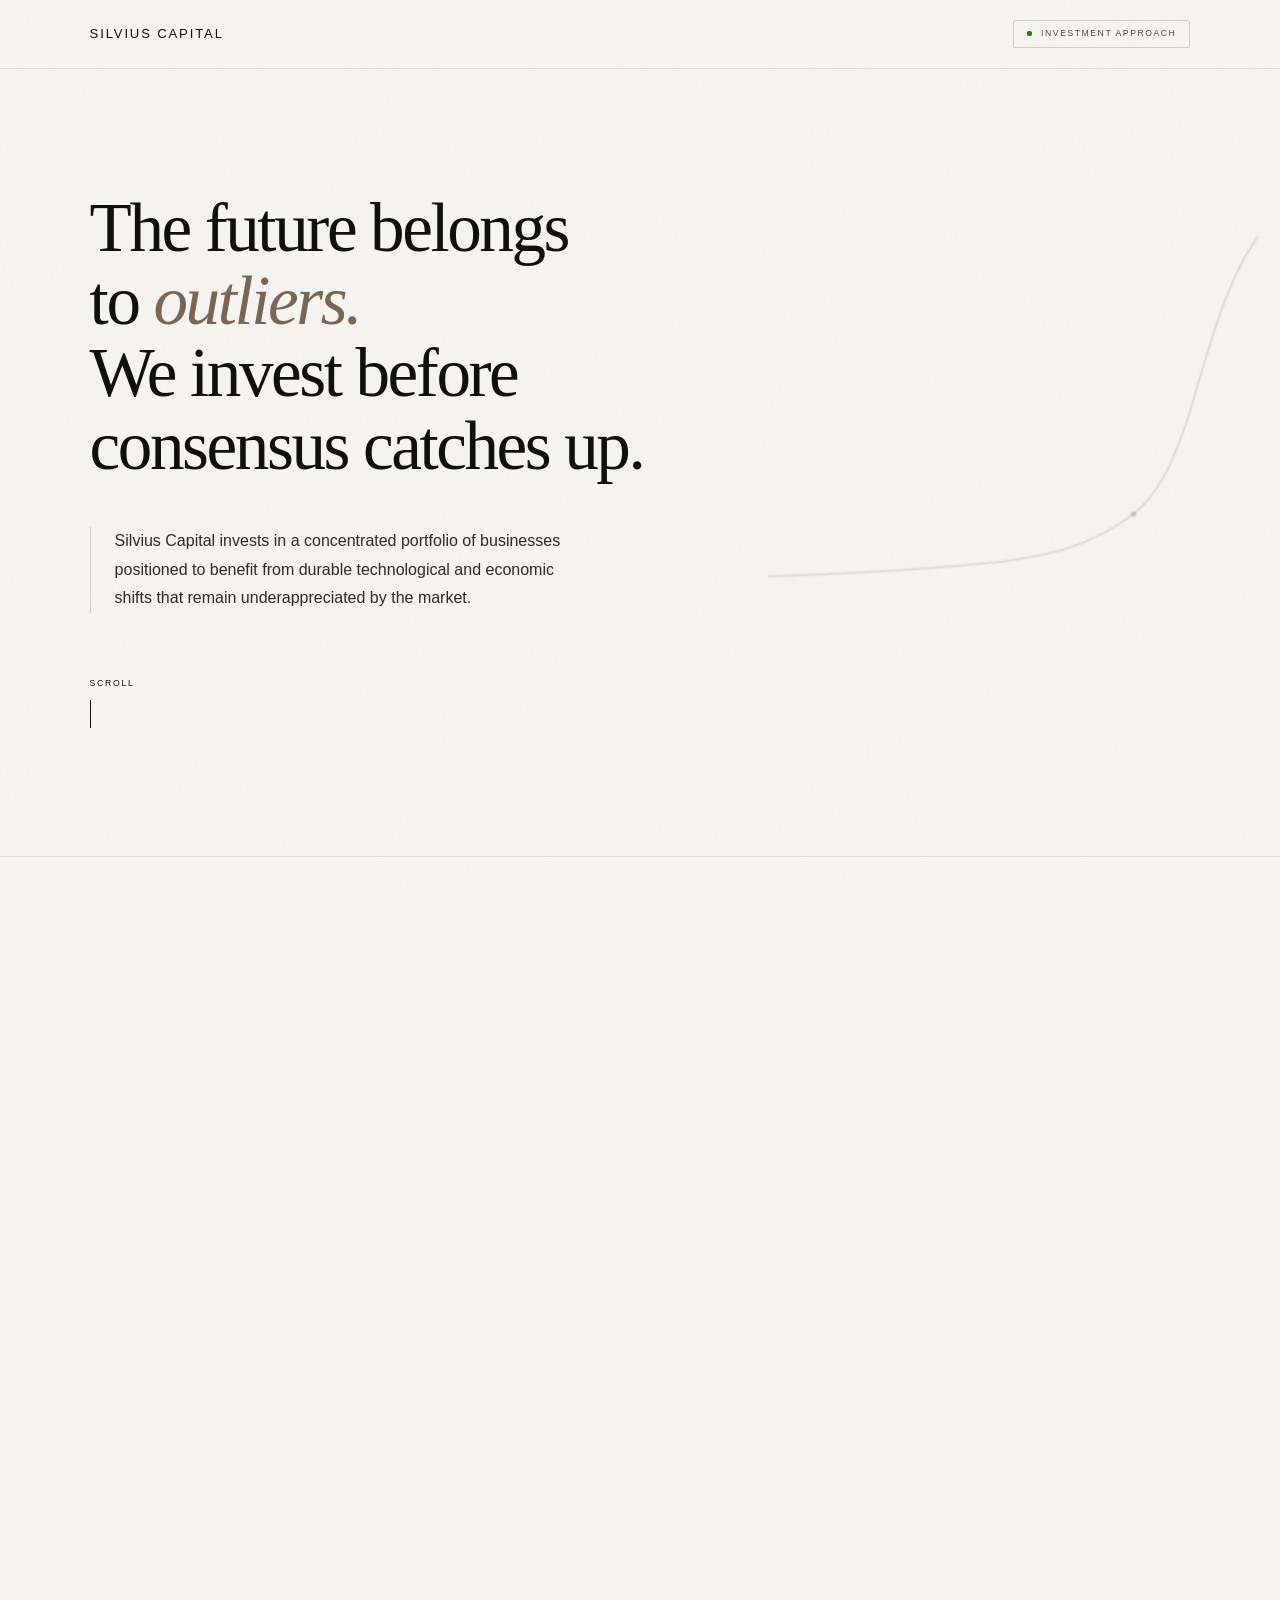
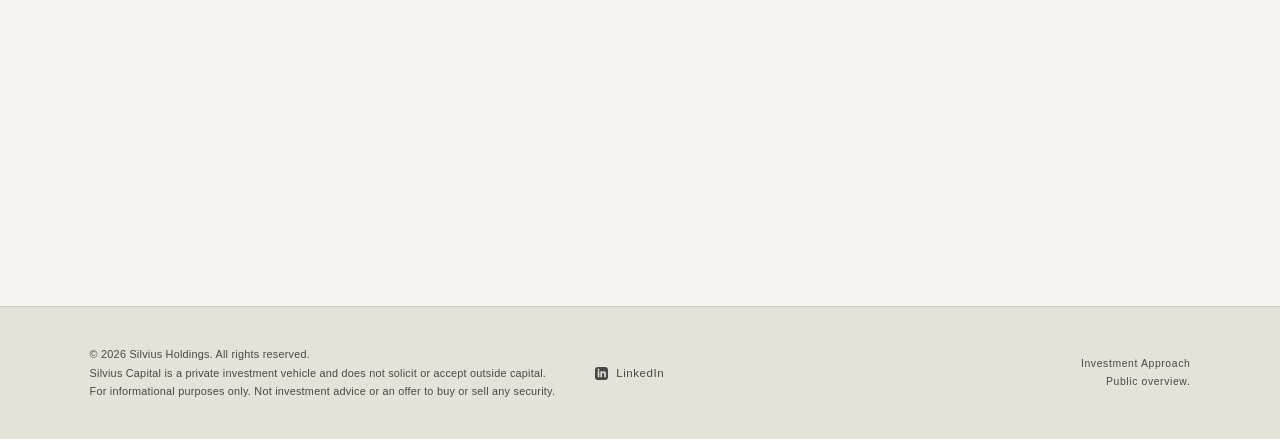
==== commit 536ef8f3: "Enforce strict CSP with external site assets" ====
--- a/index.html
+++ b/index.html
@@ -1,4 +1,5 @@
 <!DOCTYPE html>
+<!-- Silvius Capital public site -->
 <html lang="en">
 <head>
     <meta charset="UTF-8">
@@ -6,7 +7,7 @@
     <meta name="description" content="Silvius Capital is a private investment vehicle with a concentrated approach focused on underappreciated long-term technological and economic change.">
     <meta name="robots" content="index,follow,max-image-preview:large">
     <meta name="referrer" content="strict-origin-when-cross-origin">
-    <meta http-equiv="Content-Security-Policy" content="default-src 'self'; img-src 'self' data:; style-src 'self' 'unsafe-inline' https://fonts.googleapis.com; font-src https://fonts.gstatic.com; script-src 'self' 'unsafe-inline'; connect-src 'none'; object-src 'none'; base-uri 'self'; form-action 'none'; upgrade-insecure-requests">
+    <meta http-equiv="Content-Security-Policy" content="default-src 'self'; img-src 'self' data:; style-src 'self' https://fonts.googleapis.com; font-src https://fonts.gstatic.com; script-src 'self'; connect-src 'none'; object-src 'none'; base-uri 'self'; form-action 'none'; upgrade-insecure-requests">
 
     <link rel="canonical" href="https://silviusholdings.com/">
     <link rel="icon" type="image/svg+xml" href="/favicon.svg">
@@ -32,626 +33,7 @@
     <link rel="preconnect" href="https://fonts.gstatic.com" crossorigin>
     <link href="https://fonts.googleapis.com/css2?family=Cormorant+Garamond:ital,wght@0,300;0,400;0,500;1,300;1,400&family=DM+Sans:opsz,wght@9..40,300;9..40,400;9..40,500&display=swap" rel="stylesheet">
 
-    <style>
-        :root {
-            --bg:        #F5F4F0;
-            --bg-tint:   #EDEBE5;
-            --bg-shade:  #E5E2DA;
-            --main:      #0E0E0C;
-            --body:      #2A2925;
-            --sub:       #4A4844;
-            --muted:     #6B6860;
-            --active:    #2E7D32;
-            --italic:    #7A6552;
-            --border:    rgba(14,14,12,0.1);
-            --border-m:  rgba(14,14,12,0.16);
-            --max-w:     1280px;
-        }
-
-        *, *::before, *::after { margin: 0; padding: 0; box-sizing: border-box; }
-        html { scroll-behavior: smooth; }
-
-        body {
-            font-family: 'DM Sans', sans-serif;
-            background: var(--bg);
-            color: var(--main);
-            line-height: 1.6;
-            -webkit-font-smoothing: antialiased;
-            overflow-x: hidden;
-        }
-
-        body::before {
-            content: "";
-            position: fixed;
-            inset: 0;
-            background-image: url("data:image/svg+xml,%3Csvg viewBox='0 0 512 512' xmlns='http://www.w3.org/2000/svg'%3E%3Cfilter id='n'%3E%3CfeTurbulence type='fractalNoise' baseFrequency='0.72' numOctaves='4' stitchTiles='stitch'/%3E%3C/filter%3E%3Crect width='100%25' height='100%25' filter='url(%23n)' opacity='0.02'/%3E%3C/svg%3E");
-            pointer-events: none;
-            z-index: 9999;
-        }
-
-        .wrap {
-            max-width: var(--max-w);
-            margin: 0 auto;
-            padding: 0 7%;
-        }
-
-        .mandate > .wrap,
-        .protocol > .wrap {
-            padding-left: 0;
-            padding-right: 0;
-        }
-
-        .eyebrow {
-            font-size: 0.6rem;
-            font-weight: 500;
-            text-transform: uppercase;
-            letter-spacing: 0.22em;
-            color: var(--muted);
-            display: block;
-        }
-
-        /* -- Nav -------------------------------------------------- */
-        nav {
-            position: fixed;
-            top: 0; left: 0; right: 0;
-            z-index: 100;
-            padding: 1.25rem 7%;
-            display: flex;
-            justify-content: space-between;
-            align-items: center;
-            background: rgba(245,244,240,0.94);
-            backdrop-filter: blur(20px) saturate(1.2);
-            -webkit-backdrop-filter: blur(20px) saturate(1.2);
-            border-bottom: 1px solid var(--border);
-            transition: padding 0.3s ease;
-        }
-
-        nav.scrolled { padding: 0.8rem 7%; }
-
-        .logo {
-            font-family: 'DM Sans', sans-serif;
-            font-size: 0.82rem;
-            font-weight: 500;
-            letter-spacing: 0.14em;
-            text-transform: uppercase;
-            color: var(--main);
-            user-select: none;
-        }
-
-        .status-pill {
-            display: flex;
-            align-items: center;
-            gap: 9px;
-            font-size: 0.54rem;
-            font-weight: 500;
-            text-transform: uppercase;
-            letter-spacing: 0.18em;
-            color: var(--sub);
-            padding: 6px 13px;
-            border: 1px solid var(--border-m);
-            border-radius: 2px;
-        }
-
-        .status-dot {
-            width: 5px; height: 5px;
-            background: var(--active);
-            border-radius: 50%;
-            position: relative;
-            flex-shrink: 0;
-        }
-
-        .status-dot::after {
-            content: '';
-            position: absolute;
-            inset: 0;
-            background: var(--active);
-            border-radius: 50%;
-            animation: pulse 2.4s ease-out infinite;
-        }
-
-        @keyframes pulse {
-            0%   { transform: scale(1);   opacity: 0.5; }
-            100% { transform: scale(2.8); opacity: 0; }
-        }
-
-        /* -- Hero ------------------------------------------------- */
-        .hero {
-            padding-top: 12rem;
-            padding-bottom: 8rem;
-        }
-
-        .hero h1 {
-            font-family: 'Cormorant Garamond', serif;
-            font-size: clamp(3.2rem, 5.4vw, 5.6rem);
-            font-weight: 300;
-            letter-spacing: -0.035em;
-            line-height: 1.05;
-            color: var(--main);
-            max-width: 920px;
-            margin-bottom: 2.8rem;
-        }
-
-        .hero h1 em {
-            font-style: italic;
-            color: var(--italic);
-        }
-
-        .hero-sub {
-            max-width: 480px;
-            padding-left: 1.5rem;
-            border-left: 1.5px solid var(--border-m);
-        }
-
-        .hero-sub p {
-            font-size: 1rem;
-            color: var(--body);
-            line-height: 1.78;
-            font-weight: 400;
-        }
-
-        .scroll-cue {
-            display: flex;
-            flex-direction: column;
-            align-items: flex-start;
-            gap: 10px;
-            margin-top: 4rem;
-            opacity: 0.35;
-        }
-
-        .scroll-cue span {
-            font-size: 0.54rem;
-            text-transform: uppercase;
-            letter-spacing: 0.2em;
-            font-weight: 500;
-            color: var(--main);
-        }
-
-        .scroll-line {
-            width: 1px;
-            height: 28px;
-            background: var(--main);
-            transform-origin: top;
-            animation: drawdown 2.4s ease-in-out infinite;
-        }
-
-        @keyframes drawdown {
-            0%, 100% { transform: scaleY(1); opacity: 0.4; }
-            50%       { transform: scaleY(1.8); opacity: 0.9; }
-        }
-
-        /* -- Inflection Curve ------------------------------------- */
-        .hero {
-            position: relative;
-            overflow: hidden;
-        }
-
-        .inflection-curve {
-            position: absolute;
-            right: -2%;
-            top: 50%;
-            transform: translateY(-48%);
-            width: 42%;
-            max-width: 560px;
-            height: auto;
-            z-index: 0;
-            opacity: 0;
-            animation: curveIn 1.8s cubic-bezier(0.16,1,0.3,1) 0.6s forwards;
-        }
-
-        @keyframes curveIn {
-            from { opacity: 0; transform: translateY(-48%) translateX(16px); }
-            to   { opacity: 1; transform: translateY(-48%) translateX(0); }
-        }
-
-        .curve-stroke {
-            fill: none;
-            stroke: var(--italic);
-            stroke-width: 1.1;
-            opacity: 0.16;
-            stroke-linecap: round;
-            stroke-dasharray: 800;
-            stroke-dashoffset: 800;
-            animation: drawStroke 2.8s cubic-bezier(0.25,0.1,0.25,1) 0.8s forwards;
-        }
-
-        .curve-glow {
-            fill: none;
-            stroke: var(--italic);
-            stroke-width: 3.5;
-            opacity: 0.05;
-            stroke-linecap: round;
-            stroke-dasharray: 800;
-            stroke-dashoffset: 800;
-            animation: drawStroke 2.8s cubic-bezier(0.25,0.1,0.25,1) 0.8s forwards;
-        }
-
-        @keyframes drawStroke {
-            to { stroke-dashoffset: 0; }
-        }
-
-        .inflection-dot {
-            fill: var(--italic);
-            opacity: 0;
-            animation: dotReveal 0.5s ease 2.6s forwards;
-        }
-
-        @keyframes dotReveal {
-            from { opacity: 0; }
-            to   { opacity: 0.3; }
-        }
-
-        .hero-content {
-            position: relative;
-            z-index: 1;
-        }
-
-        /* -- Belief ----------------------------------------------- */
-        .belief {
-            background: var(--bg);
-            padding: 6.5rem 7%;
-            border-top: 1px solid var(--border);
-            border-bottom: 1px solid var(--border);
-        }
-
-        .belief-inner {
-            max-width: var(--max-w);
-            margin: 0 auto;
-            display: flex;
-            flex-direction: column;
-            align-items: center;
-            text-align: center;
-        }
-
-        .belief .eyebrow {
-            margin-bottom: 2.2rem;
-        }
-
-        .belief blockquote {
-            font-family: 'Cormorant Garamond', serif;
-            font-size: clamp(1.65rem, 2.6vw, 2.5rem);
-            font-weight: 300;
-            font-style: italic;
-            color: var(--italic);
-            line-height: 1.4;
-            max-width: 780px;
-            letter-spacing: -0.01em;
-        }
-
-        .belief-dash {
-            width: 32px;
-            height: 1px;
-            background: var(--italic);
-            opacity: 0.25;
-            margin-top: 2.2rem;
-        }
-
-        /* -- Mandate ---------------------------------------------- */
-        .mandate {
-            background: var(--bg-tint);
-            border-bottom: 1px solid var(--border);
-            padding: 8rem 7%;
-        }
-
-        .mandate-header {
-            display: grid;
-            grid-template-columns: 5fr 4fr;
-            gap: 5rem;
-            align-items: start;
-            margin-bottom: 5rem;
-        }
-
-        .mandate-header .eyebrow { margin-bottom: 1.4rem; }
-
-        .mandate-header h2 {
-            font-family: 'Cormorant Garamond', serif;
-            font-size: clamp(2.6rem, 4vw, 4rem);
-            font-weight: 400;
-            letter-spacing: -0.025em;
-            line-height: 1.08;
-            color: var(--main);
-        }
-
-        .mandate-header h2 em {
-            font-style: italic;
-            color: var(--italic);
-        }
-
-        .mandate-header p {
-            font-size: 1rem;
-            color: var(--body);
-            line-height: 1.78;
-            font-weight: 400;
-            padding-top: 3.4rem;
-        }
-
-        .engine-row {
-            display: grid;
-            grid-template-columns: repeat(3, 1fr);
-            border-top: 1px solid var(--border-m);
-        }
-
-        .engine-cell {
-            padding: 2.4rem 2.4rem 2.4rem 0;
-            border-right: 1px solid var(--border);
-        }
-
-        .engine-cell:last-child  { border-right: none; padding-right: 0; }
-        .engine-cell:not(:first-child) { padding-left: 2.4rem; }
-
-        .engine-num {
-            font-family: 'Cormorant Garamond', serif;
-            font-size: 2.2rem;
-            font-weight: 300;
-            color: rgba(14,14,12,0.38);
-            line-height: 1;
-            display: block;
-            margin-bottom: 1.2rem;
-            letter-spacing: -0.02em;
-        }
-
-        .engine-cell .eyebrow { margin-bottom: 0.7rem; }
-
-        .engine-cell h3 {
-            font-family: 'Cormorant Garamond', serif;
-            font-size: 1.5rem;
-            font-weight: 400;
-            color: var(--main);
-            margin-bottom: 0.7rem;
-            letter-spacing: -0.01em;
-            line-height: 1.2;
-        }
-
-        .engine-cell p {
-            font-size: 0.9rem;
-            color: var(--body);
-            line-height: 1.72;
-            font-weight: 400;
-        }
-
-        /* -- Protocol --------------------------------------------- */
-        .protocol {
-            background: var(--bg);
-            padding: 8rem 7%;
-        }
-
-        .protocol-top {
-            display: grid;
-            grid-template-columns: 1fr 1fr;
-            gap: 5rem;
-            align-items: end;
-            padding-bottom: 3rem;
-            border-bottom: 1px solid var(--border);
-            margin-bottom: 4rem;
-        }
-
-        .protocol-top h2 {
-            font-family: 'Cormorant Garamond', serif;
-            font-size: clamp(2.6rem, 4vw, 4rem);
-            font-weight: 400;
-            letter-spacing: -0.025em;
-            line-height: 1.08;
-            color: var(--main);
-        }
-
-        .protocol-top h2 em {
-            font-style: italic;
-            color: var(--italic);
-        }
-
-        .protocol-top p {
-            font-size: 1rem;
-            color: var(--body);
-            line-height: 1.78;
-            font-weight: 400;
-        }
-
-        .pillars {
-            display: grid;
-            grid-template-columns: repeat(3, 1fr);
-            gap: 3rem;
-        }
-
-        .pillar-idx {
-            font-size: 0.58rem;
-            font-weight: 500;
-            letter-spacing: 0.2em;
-            text-transform: uppercase;
-            color: var(--muted);
-            display: block;
-            margin-bottom: 1.2rem;
-        }
-
-        .pillar h3 {
-            font-family: 'Cormorant Garamond', serif;
-            font-size: 1.55rem;
-            font-weight: 400;
-            color: var(--main);
-            letter-spacing: -0.01em;
-            line-height: 1.15;
-            margin-bottom: 0.8rem;
-        }
-
-        .pillar p {
-            font-size: 0.9rem;
-            color: var(--body);
-            line-height: 1.72;
-            font-weight: 400;
-        }
-
-        .pillar-rule {
-            width: 20px;
-            height: 1px;
-            background: var(--main);
-            opacity: 0.12;
-            margin-top: 1.6rem;
-            transition: width 0.45s cubic-bezier(0.16,1,0.3,1), opacity 0.45s ease;
-        }
-
-        .pillar:hover .pillar-rule { width: 44px; opacity: 0.22; }
-
-        /* -- Closing ---------------------------------------------- */
-        .closing {
-            padding: 5.5rem 7%;
-            border-top: 1px solid var(--border);
-        }
-
-        .closing-inner {
-            max-width: var(--max-w);
-            margin: 0 auto;
-            display: grid;
-            grid-template-columns: 1fr 1fr;
-            gap: 5rem;
-            align-items: start;
-        }
-
-        .closing-left .eyebrow { margin-bottom: 1.2rem; }
-
-        .closing-left h2 {
-            font-family: 'Cormorant Garamond', serif;
-            font-size: clamp(2.6rem, 4vw, 4rem);
-            font-weight: 400;
-            letter-spacing: -0.025em;
-            line-height: 1.08;
-            color: var(--main);
-        }
-
-        .closing-left h2 em {
-            font-style: italic;
-            color: var(--italic);
-        }
-
-        .closing-right p {
-            font-size: 0.95rem;
-            color: var(--body);
-            line-height: 1.82;
-            font-weight: 400;
-        }
-
-        /* -- Footer ----------------------------------------------- */
-        footer {
-            background: var(--bg-shade);
-            border-top: 1px solid var(--border);
-            padding: 2.4rem 7%;
-            display: flex;
-            justify-content: space-between;
-            align-items: center;
-            gap: 2rem;
-        }
-
-        .footer-left {
-            display: flex;
-            align-items: center;
-            gap: 2.5rem;
-        }
-
-        footer p {
-            font-size: 0.68rem;
-            color: var(--sub);
-            line-height: 1.7;
-            letter-spacing: 0.02em;
-        }
-
-        .footer-linkedin {
-            display: inline-flex;
-            align-items: center;
-            gap: 8px;
-            text-decoration: none;
-            color: var(--sub);
-            font-size: 0.72rem;
-            font-weight: 500;
-            letter-spacing: 0.05em;
-            transition: color 0.2s ease;
-            white-space: nowrap;
-        }
-
-        .footer-linkedin:hover { color: var(--main); }
-        .footer-linkedin:hover svg { fill: var(--main); }
-
-        .footer-linkedin svg {
-            width: 13px; height: 13px;
-            fill: var(--sub);
-            transition: fill 0.2s ease;
-        }
-
-        .footer-right {
-            font-size: 0.65rem;
-            color: var(--sub);
-            letter-spacing: 0.06em;
-            text-align: right;
-            line-height: 1.7;
-        }
-
-        /* -- Reveal ----------------------------------------------- */
-        /* Content remains visible in file previews and browsers without JavaScript. */
-        .reveal {
-            opacity: 1;
-            transform: translateY(0);
-            filter: blur(0);
-            transition:
-                opacity   0.85s cubic-bezier(0.16,1,0.3,1),
-                transform 0.85s cubic-bezier(0.16,1,0.3,1),
-                filter    0.85s cubic-bezier(0.16,1,0.3,1);
-        }
-
-        /* Reveal animation activates only when the browser supports it. */
-        .reveal-anim .reveal {
-            opacity: 0;
-            transform: translateY(16px);
-            filter: blur(3px);
-        }
-
-        .reveal-anim .reveal.visible { opacity: 1; transform: translateY(0); filter: blur(0); }
-        .d1 { transition-delay: 0.1s; }
-        .d2 { transition-delay: 0.2s; }
-        .d3 { transition-delay: 0.3s; }
-
-        /* -- Responsive ------------------------------------------- */
-        @media (max-width: 900px) {
-            .inflection-curve { display: none; }
-            .mandate-header   { grid-template-columns: 1fr; gap: 1.8rem; }
-            .mandate-header p { padding-top: 0; }
-            .engine-row       { grid-template-columns: 1fr; border-top: none; }
-            .engine-cell      { border-right: none; border-top: 1px solid var(--border); padding-left: 0; padding-right: 0; }
-            .engine-cell:not(:first-child) { padding-left: 0; }
-            .protocol-top     { grid-template-columns: 1fr; gap: 1.8rem; }
-            .pillars          { grid-template-columns: 1fr; gap: 2.5rem; }
-            .closing-inner    { grid-template-columns: 1fr; gap: 2rem; }
-            footer            { flex-direction: column; align-items: flex-start; }
-            .footer-right     { text-align: left; }
-        }
-
-        @media (max-width: 560px) {
-            nav,
-            nav.scrolled { padding: 1rem 5%; }
-            .hero, .mandate, .protocol, .belief, .closing, footer { padding-left: 5%; padding-right: 5%; }
-            .hero { padding-top: 9rem; padding-bottom: 5rem; }
-            .mandate, .protocol { padding-top: 5.5rem; padding-bottom: 5.5rem; }
-            .belief { padding-top: 4.5rem; padding-bottom: 4.5rem; }
-            .footer-left { flex-direction: column; align-items: flex-start; gap: 1.25rem; }
-            .status-pill { font-size: 0.6rem; letter-spacing: 0.12em; padding: 6px 9px; }
-        }
-
-        @media (prefers-reduced-motion: reduce) {
-            html { scroll-behavior: auto; }
-            *, *::before, *::after {
-                animation-duration: 0.01ms !important;
-                animation-iteration-count: 1 !important;
-                transition-duration: 0.01ms !important;
-                scroll-behavior: auto !important;
-            }
-            .reveal-anim .reveal {
-                opacity: 1;
-                transform: none;
-                filter: none;
-            }
-        }
-
-        @media print {
-            nav, .scroll-cue { display: none; }
-            body::before { display: none; }
-            .mandate { background: #efefef; }
-        }
-    </style>
+    <link rel="stylesheet" href="/styles.css">
 </head>
 <body>
 
@@ -696,7 +78,7 @@
             <blockquote class="reveal d1">
                 We define risk by the probability of permanent capital impairment. Volatility reflects disagreement over a company’s future and says little on its own about the quality of the business. A stock can move sharply while the underlying economics strengthen, so we judge companies by their fundamentals, execution, and valuation rather than the smoothness of the chart. We embrace volatility when the thesis remains intact because meaningful alpha is earned when a differentiated view proves correct before it becomes consensus.
             </blockquote>
-            <div class="belief-dash reveal d2"></div>
+            <div class="belief-dash reveal d2" aria-hidden="true"></div>
         </div>
     </section>
 
@@ -747,19 +129,19 @@
                     <span class="pillar-idx">01</span>
                     <h3>Intellectual Honesty</h3>
                     <p>Every investment is tested against 25 questions covering the business, management, valuation, and the path ahead. We actively seek evidence that could disprove the thesis and change our view when the facts demand it.</p>
-                    <div class="pillar-rule"></div>
+                    <div class="pillar-rule" aria-hidden="true"></div>
                 </div>
                 <div class="pillar reveal d2">
                     <span class="pillar-idx">02</span>
                     <h3>Themes Under Review</h3>
                     <p>Current areas of research include tokenization, fintech, AI-enabled credit and lending, and robotics. We focus on businesses with durable customer relationships, essential technology, and economics that can improve materially as adoption expands.</p>
-                    <div class="pillar-rule"></div>
+                    <div class="pillar-rule" aria-hidden="true"></div>
                 </div>
                 <div class="pillar reveal d3">
                     <span class="pillar-idx">03</span>
                     <h3>Patience and Optionality</h3>
                     <p>Cash is held when prospective returns are inadequate. It preserves flexibility, limits forced decisions, and allows us to act decisively when market dislocation creates exceptional prices.</p>
-                    <div class="pillar-rule"></div>
+                    <div class="pillar-rule" aria-hidden="true"></div>
                 </div>
             </div>
         </div>
@@ -798,55 +180,7 @@
         </div>
     </footer>
 
-    <script>
-        document.getElementById('year').textContent = new Date().getFullYear();
-
-        const nav = document.getElementById('nav');
-        window.addEventListener('scroll', function() {
-            nav.classList.toggle('scrolled', window.scrollY > 60);
-        }, { passive: true });
-
-        var reduceMotion = window.matchMedia('(prefers-reduced-motion: reduce)').matches;
-
-        if ('IntersectionObserver' in window && !reduceMotion) {
-            document.documentElement.classList.add('reveal-anim');
-
-            var observer = new IntersectionObserver(function(entries) {
-                entries.forEach(function(e) {
-                    if (e.isIntersecting) {
-                        e.target.classList.add('visible');
-                        observer.unobserve(e.target);
-                    }
-                });
-            }, { threshold: 0.06, rootMargin: '0px 0px -40px 0px' });
-
-            document.querySelectorAll('.reveal').forEach(function(el) { observer.observe(el); });
-        }
-
-        var heroH1 = document.querySelector('.hero-content h1');
-        var heroSub = document.querySelector('.hero-content .hero-sub');
-        var ticking = false;
-
-        if (!reduceMotion) {
-            window.addEventListener('scroll', function() {
-                if (!ticking) {
-                    requestAnimationFrame(function() {
-                        var y = window.scrollY;
-                        if (y < 700) {
-                            var fade = Math.max(0, 1 - y / 550);
-                            var shift = y * 0.06;
-                            heroH1.style.transform = 'translateY(' + shift + 'px)';
-                            heroH1.style.opacity = fade;
-                            heroSub.style.transform = 'translateY(' + (shift * 0.4) + 'px)';
-                            heroSub.style.opacity = fade;
-                        }
-                        ticking = false;
-                    });
-                    ticking = true;
-                }
-            }, { passive: true });
-        }
-    </script>
+    <script src="/site.js" defer></script>
 
 </body>
 </html>
--- a/styles.css
+++ b/styles.css
@@ -0,0 +1,618 @@
+:root {
+    --bg:        #F5F4F0;
+    --bg-tint:   #EDEBE5;
+    --bg-shade:  #E5E2DA;
+    --main:      #0E0E0C;
+    --body:      #2A2925;
+    --sub:       #4A4844;
+    --muted:     #6B6860;
+    --active:    #2E7D32;
+    --italic:    #7A6552;
+    --border:    rgba(14,14,12,0.1);
+    --border-m:  rgba(14,14,12,0.16);
+    --max-w:     1280px;
+}
+
+*, *::before, *::after { margin: 0; padding: 0; box-sizing: border-box; }
+html { scroll-behavior: smooth; }
+
+body {
+    font-family: 'DM Sans', sans-serif;
+    background: var(--bg);
+    color: var(--main);
+    line-height: 1.6;
+    -webkit-font-smoothing: antialiased;
+    overflow-x: hidden;
+}
+
+body::before {
+    content: "";
+    position: fixed;
+    inset: 0;
+    background-image: url("data:image/svg+xml,%3Csvg viewBox='0 0 512 512' xmlns='http://www.w3.org/2000/svg'%3E%3Cfilter id='n'%3E%3CfeTurbulence type='fractalNoise' baseFrequency='0.72' numOctaves='4' stitchTiles='stitch'/%3E%3C/filter%3E%3Crect width='100%25' height='100%25' filter='url(%23n)' opacity='0.02'/%3E%3C/svg%3E");
+    pointer-events: none;
+    z-index: 9999;
+}
+
+.wrap {
+    max-width: var(--max-w);
+    margin: 0 auto;
+    padding: 0 7%;
+}
+
+.mandate > .wrap,
+.protocol > .wrap {
+    padding-left: 0;
+    padding-right: 0;
+}
+
+.eyebrow {
+    font-size: 0.6rem;
+    font-weight: 500;
+    text-transform: uppercase;
+    letter-spacing: 0.22em;
+    color: var(--muted);
+    display: block;
+}
+
+/* -- Nav -------------------------------------------------- */
+nav {
+    position: fixed;
+    top: 0; left: 0; right: 0;
+    z-index: 100;
+    padding: 1.25rem 7%;
+    display: flex;
+    justify-content: space-between;
+    align-items: center;
+    background: rgba(245,244,240,0.94);
+    backdrop-filter: blur(20px) saturate(1.2);
+    -webkit-backdrop-filter: blur(20px) saturate(1.2);
+    border-bottom: 1px solid var(--border);
+    transition: padding 0.3s ease;
+}
+
+nav.scrolled { padding: 0.8rem 7%; }
+
+.logo {
+    font-family: 'DM Sans', sans-serif;
+    font-size: 0.82rem;
+    font-weight: 500;
+    letter-spacing: 0.14em;
+    text-transform: uppercase;
+    color: var(--main);
+    user-select: none;
+}
+
+.status-pill {
+    display: flex;
+    align-items: center;
+    gap: 9px;
+    font-size: 0.54rem;
+    font-weight: 500;
+    text-transform: uppercase;
+    letter-spacing: 0.18em;
+    color: var(--sub);
+    padding: 6px 13px;
+    border: 1px solid var(--border-m);
+    border-radius: 2px;
+}
+
+.status-dot {
+    width: 5px; height: 5px;
+    background: var(--active);
+    border-radius: 50%;
+    position: relative;
+    flex-shrink: 0;
+}
+
+.status-dot::after {
+    content: '';
+    position: absolute;
+    inset: 0;
+    background: var(--active);
+    border-radius: 50%;
+    animation: pulse 2.4s ease-out infinite;
+}
+
+@keyframes pulse {
+    0%   { transform: scale(1);   opacity: 0.5; }
+    100% { transform: scale(2.8); opacity: 0; }
+}
+
+/* -- Hero ------------------------------------------------- */
+.hero {
+    padding-top: 12rem;
+    padding-bottom: 8rem;
+}
+
+.hero h1 {
+    font-family: 'Cormorant Garamond', serif;
+    font-size: clamp(3.2rem, 5.4vw, 5.6rem);
+    font-weight: 300;
+    letter-spacing: -0.035em;
+    line-height: 1.05;
+    color: var(--main);
+    max-width: 920px;
+    margin-bottom: 2.8rem;
+}
+
+.hero h1 em {
+    font-style: italic;
+    color: var(--italic);
+}
+
+.hero-sub {
+    max-width: 480px;
+    padding-left: 1.5rem;
+    border-left: 1.5px solid var(--border-m);
+}
+
+.hero-sub p {
+    font-size: 1rem;
+    color: var(--body);
+    line-height: 1.78;
+    font-weight: 400;
+}
+
+.scroll-cue {
+    display: flex;
+    flex-direction: column;
+    align-items: flex-start;
+    gap: 10px;
+    margin-top: 4rem;
+    opacity: 0.35;
+}
+
+.scroll-cue span {
+    font-size: 0.54rem;
+    text-transform: uppercase;
+    letter-spacing: 0.2em;
+    font-weight: 500;
+    color: var(--main);
+}
+
+.scroll-line {
+    width: 1px;
+    height: 28px;
+    background: var(--main);
+    transform-origin: top;
+    animation: drawdown 2.4s ease-in-out infinite;
+}
+
+@keyframes drawdown {
+    0%, 100% { transform: scaleY(1); opacity: 0.4; }
+    50%       { transform: scaleY(1.8); opacity: 0.9; }
+}
+
+/* -- Inflection Curve ------------------------------------- */
+.hero {
+    position: relative;
+    overflow: hidden;
+}
+
+.inflection-curve {
+    position: absolute;
+    right: -2%;
+    top: 50%;
+    transform: translateY(-48%);
+    width: 42%;
+    max-width: 560px;
+    height: auto;
+    z-index: 0;
+    opacity: 0;
+    animation: curveIn 1.8s cubic-bezier(0.16,1,0.3,1) 0.6s forwards;
+}
+
+@keyframes curveIn {
+    from { opacity: 0; transform: translateY(-48%) translateX(16px); }
+    to   { opacity: 1; transform: translateY(-48%) translateX(0); }
+}
+
+.curve-stroke {
+    fill: none;
+    stroke: var(--italic);
+    stroke-width: 1.1;
+    opacity: 0.16;
+    stroke-linecap: round;
+    stroke-dasharray: 800;
+    stroke-dashoffset: 800;
+    animation: drawStroke 2.8s cubic-bezier(0.25,0.1,0.25,1) 0.8s forwards;
+}
+
+.curve-glow {
+    fill: none;
+    stroke: var(--italic);
+    stroke-width: 3.5;
+    opacity: 0.05;
+    stroke-linecap: round;
+    stroke-dasharray: 800;
+    stroke-dashoffset: 800;
+    animation: drawStroke 2.8s cubic-bezier(0.25,0.1,0.25,1) 0.8s forwards;
+}
+
+@keyframes drawStroke {
+    to { stroke-dashoffset: 0; }
+}
+
+.inflection-dot {
+    fill: var(--italic);
+    opacity: 0;
+    animation: dotReveal 0.5s ease 2.6s forwards;
+}
+
+@keyframes dotReveal {
+    from { opacity: 0; }
+    to   { opacity: 0.3; }
+}
+
+.hero-content {
+    position: relative;
+    z-index: 1;
+}
+
+/* -- Belief ----------------------------------------------- */
+.belief {
+    background: var(--bg);
+    padding: 6.5rem 7%;
+    border-top: 1px solid var(--border);
+    border-bottom: 1px solid var(--border);
+}
+
+.belief-inner {
+    max-width: var(--max-w);
+    margin: 0 auto;
+    display: flex;
+    flex-direction: column;
+    align-items: center;
+    text-align: center;
+}
+
+.belief .eyebrow {
+    margin-bottom: 2.2rem;
+}
+
+.belief blockquote {
+    font-family: 'Cormorant Garamond', serif;
+    font-size: clamp(1.65rem, 2.6vw, 2.5rem);
+    font-weight: 300;
+    font-style: italic;
+    color: var(--italic);
+    line-height: 1.4;
+    max-width: 780px;
+    letter-spacing: -0.01em;
+}
+
+.belief-dash {
+    width: 32px;
+    height: 1px;
+    background: var(--italic);
+    opacity: 0.25;
+    margin-top: 2.2rem;
+}
+
+/* -- Mandate ---------------------------------------------- */
+.mandate {
+    background: var(--bg-tint);
+    border-bottom: 1px solid var(--border);
+    padding: 8rem 7%;
+}
+
+.mandate-header {
+    display: grid;
+    grid-template-columns: 5fr 4fr;
+    gap: 5rem;
+    align-items: start;
+    margin-bottom: 5rem;
+}
+
+.mandate-header .eyebrow { margin-bottom: 1.4rem; }
+
+.mandate-header h2 {
+    font-family: 'Cormorant Garamond', serif;
+    font-size: clamp(2.6rem, 4vw, 4rem);
+    font-weight: 400;
+    letter-spacing: -0.025em;
+    line-height: 1.08;
+    color: var(--main);
+}
+
+.mandate-header h2 em {
+    font-style: italic;
+    color: var(--italic);
+}
+
+.mandate-header p {
+    font-size: 1rem;
+    color: var(--body);
+    line-height: 1.78;
+    font-weight: 400;
+    padding-top: 3.4rem;
+}
+
+.engine-row {
+    display: grid;
+    grid-template-columns: repeat(3, 1fr);
+    border-top: 1px solid var(--border-m);
+}
+
+.engine-cell {
+    padding: 2.4rem 2.4rem 2.4rem 0;
+    border-right: 1px solid var(--border);
+}
+
+.engine-cell:last-child  { border-right: none; padding-right: 0; }
+.engine-cell:not(:first-child) { padding-left: 2.4rem; }
+
+.engine-num {
+    font-family: 'Cormorant Garamond', serif;
+    font-size: 2.2rem;
+    font-weight: 300;
+    color: rgba(14,14,12,0.38);
+    line-height: 1;
+    display: block;
+    margin-bottom: 1.2rem;
+    letter-spacing: -0.02em;
+}
+
+.engine-cell .eyebrow { margin-bottom: 0.7rem; }
+
+.engine-cell h3 {
+    font-family: 'Cormorant Garamond', serif;
+    font-size: 1.5rem;
+    font-weight: 400;
+    color: var(--main);
+    margin-bottom: 0.7rem;
+    letter-spacing: -0.01em;
+    line-height: 1.2;
+}
+
+.engine-cell p {
+    font-size: 0.9rem;
+    color: var(--body);
+    line-height: 1.72;
+    font-weight: 400;
+}
+
+/* -- Protocol --------------------------------------------- */
+.protocol {
+    background: var(--bg);
+    padding: 8rem 7%;
+}
+
+.protocol-top {
+    display: grid;
+    grid-template-columns: 1fr 1fr;
+    gap: 5rem;
+    align-items: end;
+    padding-bottom: 3rem;
+    border-bottom: 1px solid var(--border);
+    margin-bottom: 4rem;
+}
+
+.protocol-top h2 {
+    font-family: 'Cormorant Garamond', serif;
+    font-size: clamp(2.6rem, 4vw, 4rem);
+    font-weight: 400;
+    letter-spacing: -0.025em;
+    line-height: 1.08;
+    color: var(--main);
+}
+
+.protocol-top h2 em {
+    font-style: italic;
+    color: var(--italic);
+}
+
+.protocol-top p {
+    font-size: 1rem;
+    color: var(--body);
+    line-height: 1.78;
+    font-weight: 400;
+}
+
+.pillars {
+    display: grid;
+    grid-template-columns: repeat(3, 1fr);
+    gap: 3rem;
+}
+
+.pillar-idx {
+    font-size: 0.58rem;
+    font-weight: 500;
+    letter-spacing: 0.2em;
+    text-transform: uppercase;
+    color: var(--muted);
+    display: block;
+    margin-bottom: 1.2rem;
+}
+
+.pillar h3 {
+    font-family: 'Cormorant Garamond', serif;
+    font-size: 1.55rem;
+    font-weight: 400;
+    color: var(--main);
+    letter-spacing: -0.01em;
+    line-height: 1.15;
+    margin-bottom: 0.8rem;
+}
+
+.pillar p {
+    font-size: 0.9rem;
+    color: var(--body);
+    line-height: 1.72;
+    font-weight: 400;
+}
+
+.pillar-rule {
+    width: 20px;
+    height: 1px;
+    background: var(--main);
+    opacity: 0.12;
+    margin-top: 1.6rem;
+    transition: width 0.45s cubic-bezier(0.16,1,0.3,1), opacity 0.45s ease;
+}
+
+.pillar:hover .pillar-rule { width: 44px; opacity: 0.22; }
+
+/* -- Closing ---------------------------------------------- */
+.closing {
+    padding: 5.5rem 7%;
+    border-top: 1px solid var(--border);
+}
+
+.closing-inner {
+    max-width: var(--max-w);
+    margin: 0 auto;
+    display: grid;
+    grid-template-columns: 1fr 1fr;
+    gap: 5rem;
+    align-items: start;
+}
+
+.closing-left .eyebrow { margin-bottom: 1.2rem; }
+
+.closing-left h2 {
+    font-family: 'Cormorant Garamond', serif;
+    font-size: clamp(2.6rem, 4vw, 4rem);
+    font-weight: 400;
+    letter-spacing: -0.025em;
+    line-height: 1.08;
+    color: var(--main);
+}
+
+.closing-left h2 em {
+    font-style: italic;
+    color: var(--italic);
+}
+
+.closing-right p {
+    font-size: 0.95rem;
+    color: var(--body);
+    line-height: 1.82;
+    font-weight: 400;
+}
+
+/* -- Footer ----------------------------------------------- */
+footer {
+    background: var(--bg-shade);
+    border-top: 1px solid var(--border);
+    padding: 2.4rem 7%;
+    display: flex;
+    justify-content: space-between;
+    align-items: center;
+    gap: 2rem;
+}
+
+.footer-left {
+    display: flex;
+    align-items: center;
+    gap: 2.5rem;
+}
+
+footer p {
+    font-size: 0.68rem;
+    color: var(--sub);
+    line-height: 1.7;
+    letter-spacing: 0.02em;
+}
+
+.footer-linkedin {
+    display: inline-flex;
+    align-items: center;
+    gap: 8px;
+    text-decoration: none;
+    color: var(--sub);
+    font-size: 0.72rem;
+    font-weight: 500;
+    letter-spacing: 0.05em;
+    transition: color 0.2s ease;
+    white-space: nowrap;
+}
+
+.footer-linkedin:hover { color: var(--main); }
+.footer-linkedin:hover svg { fill: var(--main); }
+
+.footer-linkedin svg {
+    width: 13px; height: 13px;
+    fill: var(--sub);
+    transition: fill 0.2s ease;
+}
+
+.footer-right {
+    font-size: 0.65rem;
+    color: var(--sub);
+    letter-spacing: 0.06em;
+    text-align: right;
+    line-height: 1.7;
+}
+
+/* -- Reveal ----------------------------------------------- */
+/* Content remains visible in file previews and browsers without JavaScript. */
+.reveal {
+    opacity: 1;
+    transform: translateY(0);
+    filter: blur(0);
+    transition:
+        opacity   0.85s cubic-bezier(0.16,1,0.3,1),
+        transform 0.85s cubic-bezier(0.16,1,0.3,1),
+        filter    0.85s cubic-bezier(0.16,1,0.3,1);
+}
+
+/* Reveal animation activates only when the browser supports it. */
+.reveal-anim .reveal {
+    opacity: 0;
+    transform: translateY(16px);
+    filter: blur(3px);
+}
+
+.reveal-anim .reveal.visible { opacity: 1; transform: translateY(0); filter: blur(0); }
+.d1 { transition-delay: 0.1s; }
+.d2 { transition-delay: 0.2s; }
+.d3 { transition-delay: 0.3s; }
+
+/* -- Responsive ------------------------------------------- */
+@media (max-width: 900px) {
+    .inflection-curve { display: none; }
+    .mandate-header   { grid-template-columns: 1fr; gap: 1.8rem; }
+    .mandate-header p { padding-top: 0; }
+    .engine-row       { grid-template-columns: 1fr; border-top: none; }
+    .engine-cell      { border-right: none; border-top: 1px solid var(--border); padding-left: 0; padding-right: 0; }
+    .engine-cell:not(:first-child) { padding-left: 0; }
+    .protocol-top     { grid-template-columns: 1fr; gap: 1.8rem; }
+    .pillars          { grid-template-columns: 1fr; gap: 2.5rem; }
+    .closing-inner    { grid-template-columns: 1fr; gap: 2rem; }
+    footer            { flex-direction: column; align-items: flex-start; }
+    .footer-right     { text-align: left; }
+}
+
+@media (max-width: 560px) {
+    nav,
+    nav.scrolled { padding: 1rem 5%; }
+    .hero, .mandate, .protocol, .belief, .closing, footer { padding-left: 5%; padding-right: 5%; }
+    .hero { padding-top: 9rem; padding-bottom: 5rem; }
+    .mandate, .protocol { padding-top: 5.5rem; padding-bottom: 5.5rem; }
+    .belief { padding-top: 4.5rem; padding-bottom: 4.5rem; }
+    .footer-left { flex-direction: column; align-items: flex-start; gap: 1.25rem; }
+    .status-pill { font-size: 0.6rem; letter-spacing: 0.12em; padding: 6px 9px; }
+}
+
+@media (prefers-reduced-motion: reduce) {
+    html { scroll-behavior: auto; }
+    *, *::before, *::after {
+        animation-duration: 0.01ms !important;
+        animation-iteration-count: 1 !important;
+        transition-duration: 0.01ms !important;
+        scroll-behavior: auto !important;
+    }
+    .reveal-anim .reveal {
+        opacity: 1;
+        transform: none;
+        filter: none;
+    }
+}
+
+@media print {
+    nav, .scroll-cue { display: none; }
+    body::before { display: none; }
+    .mandate { background: #efefef; }
+}
